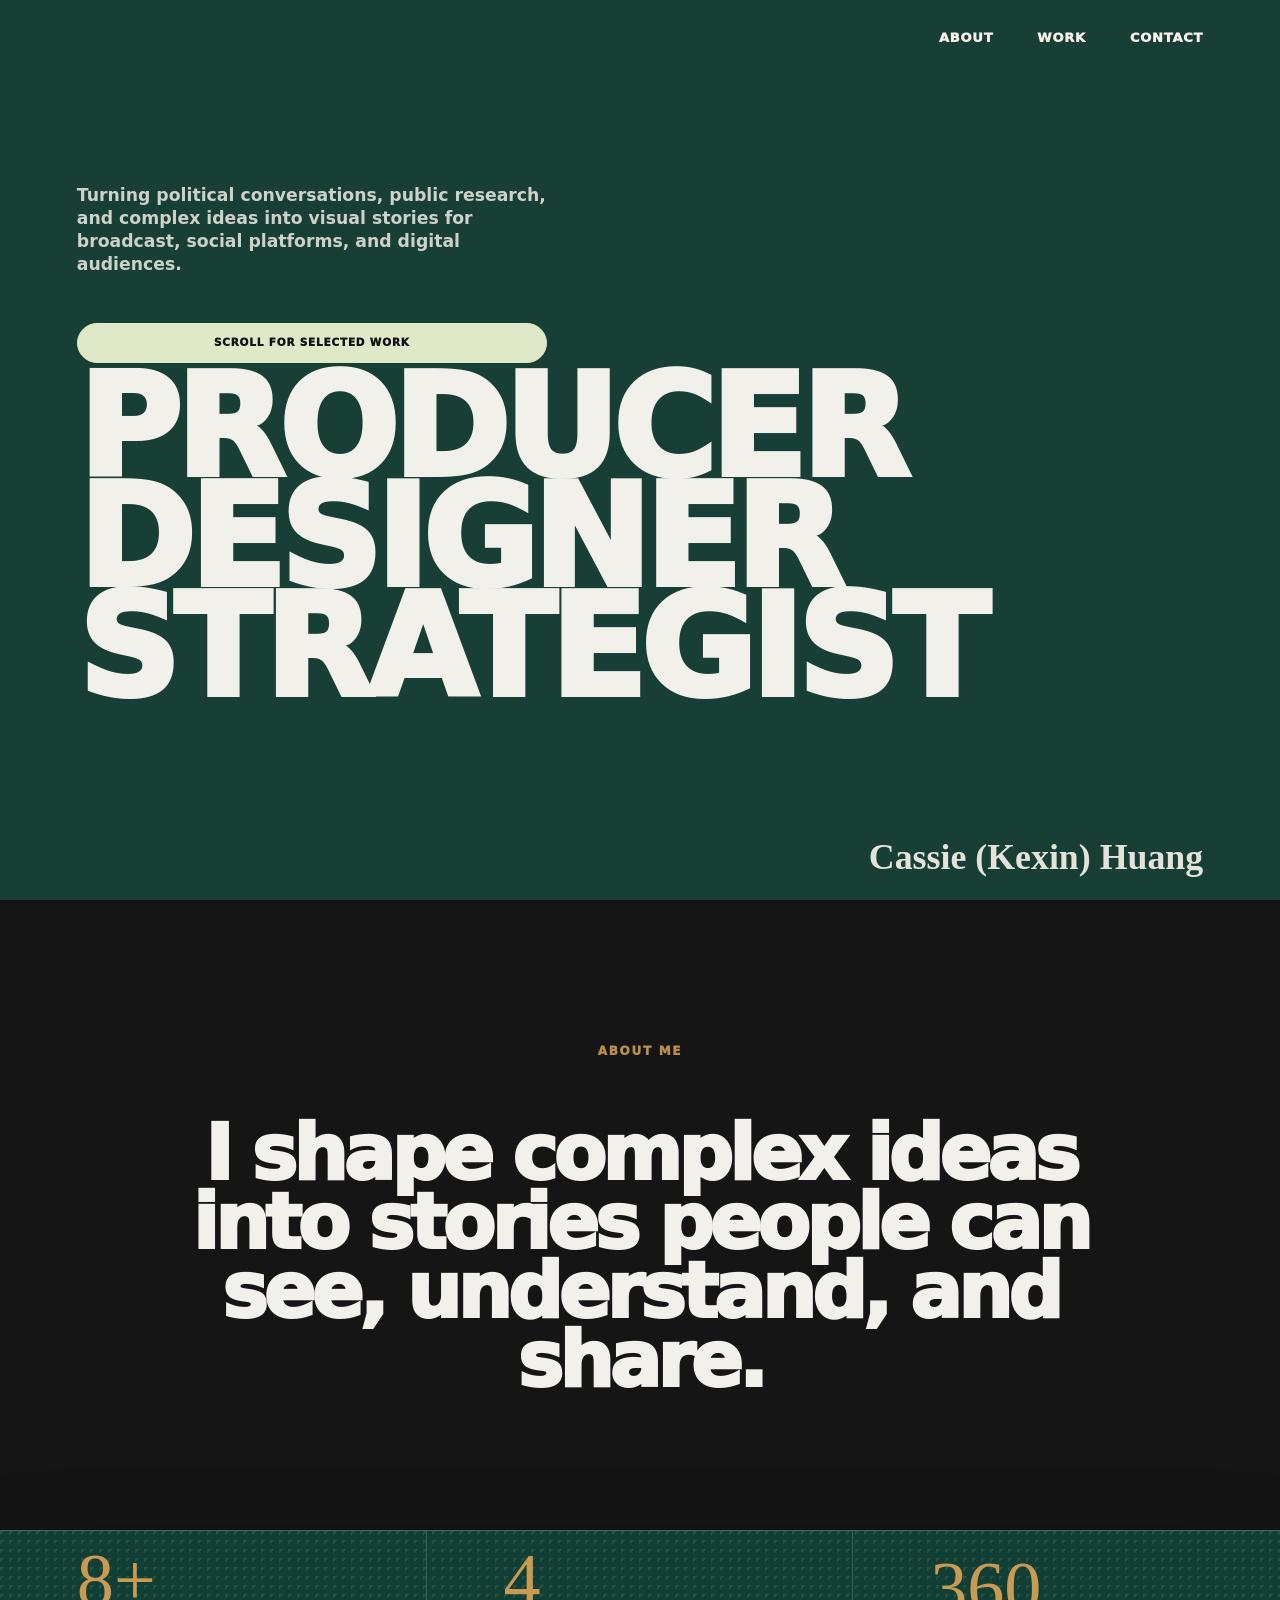
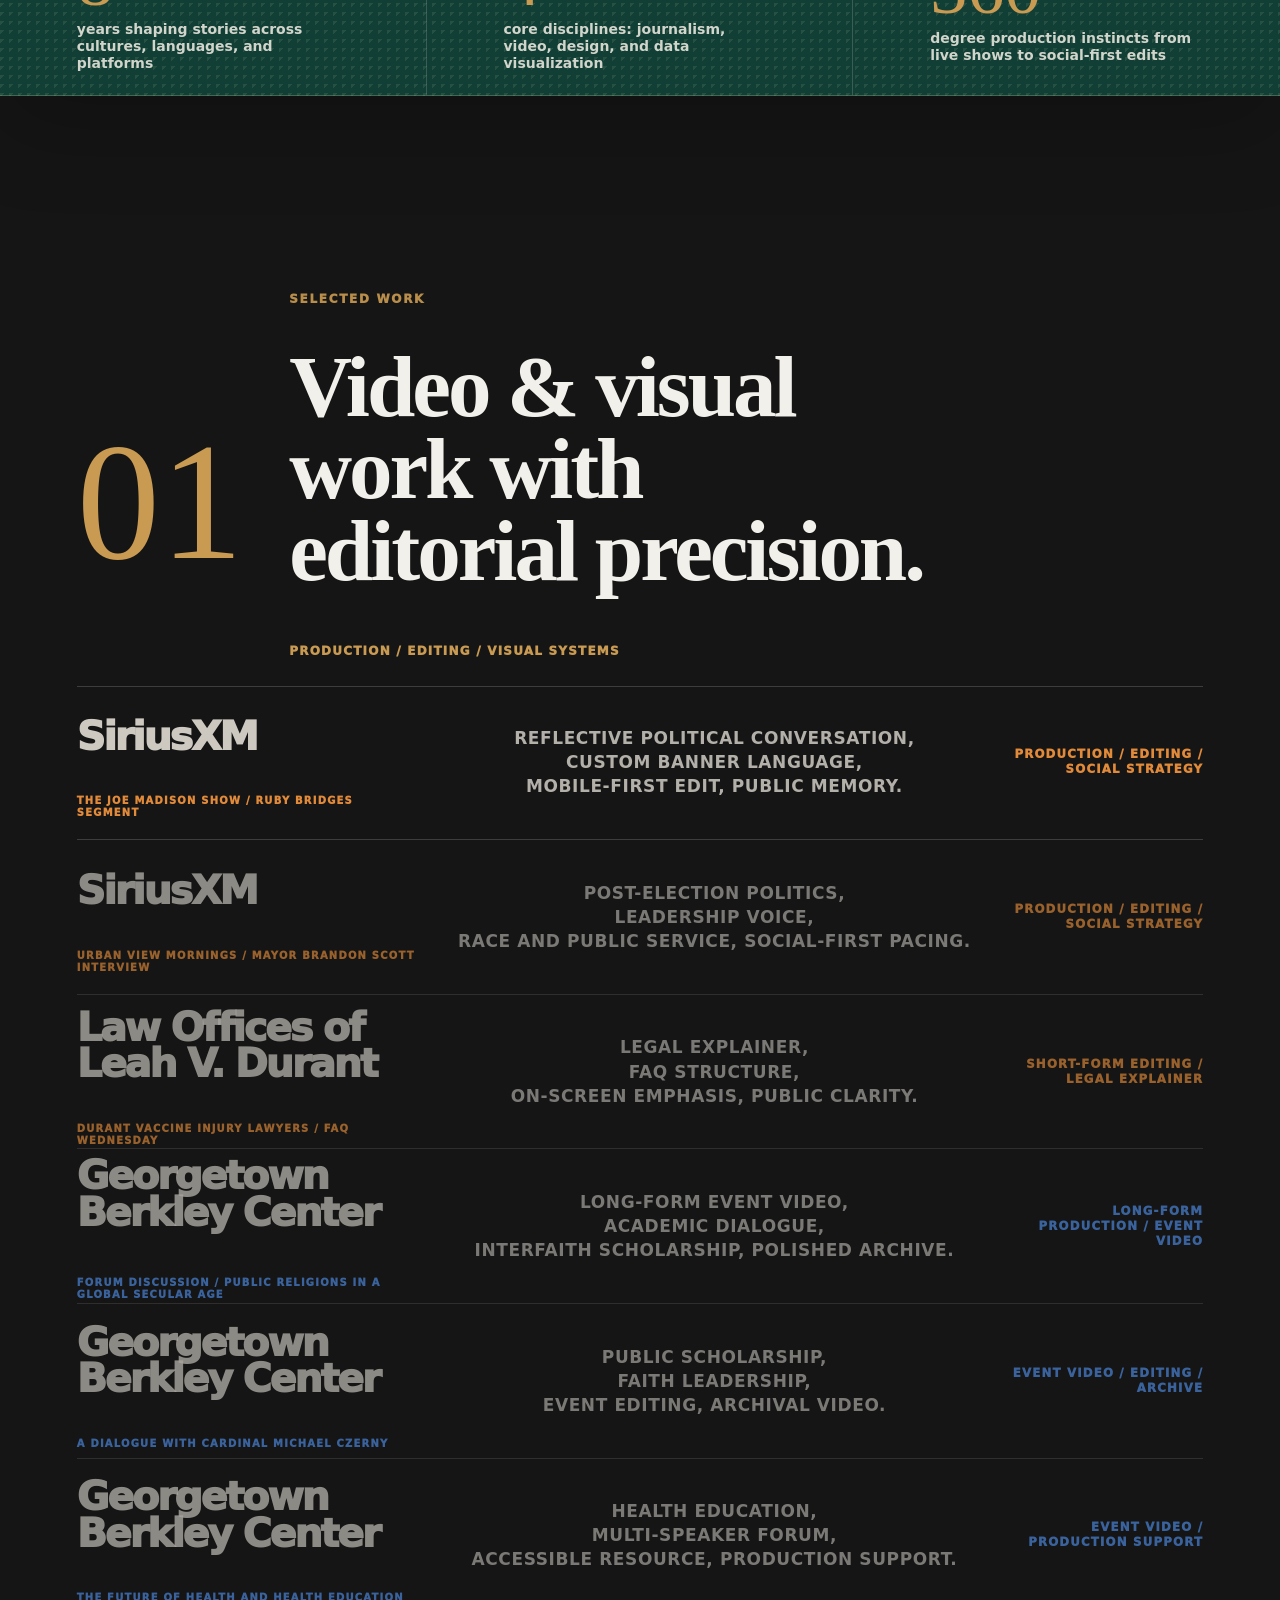
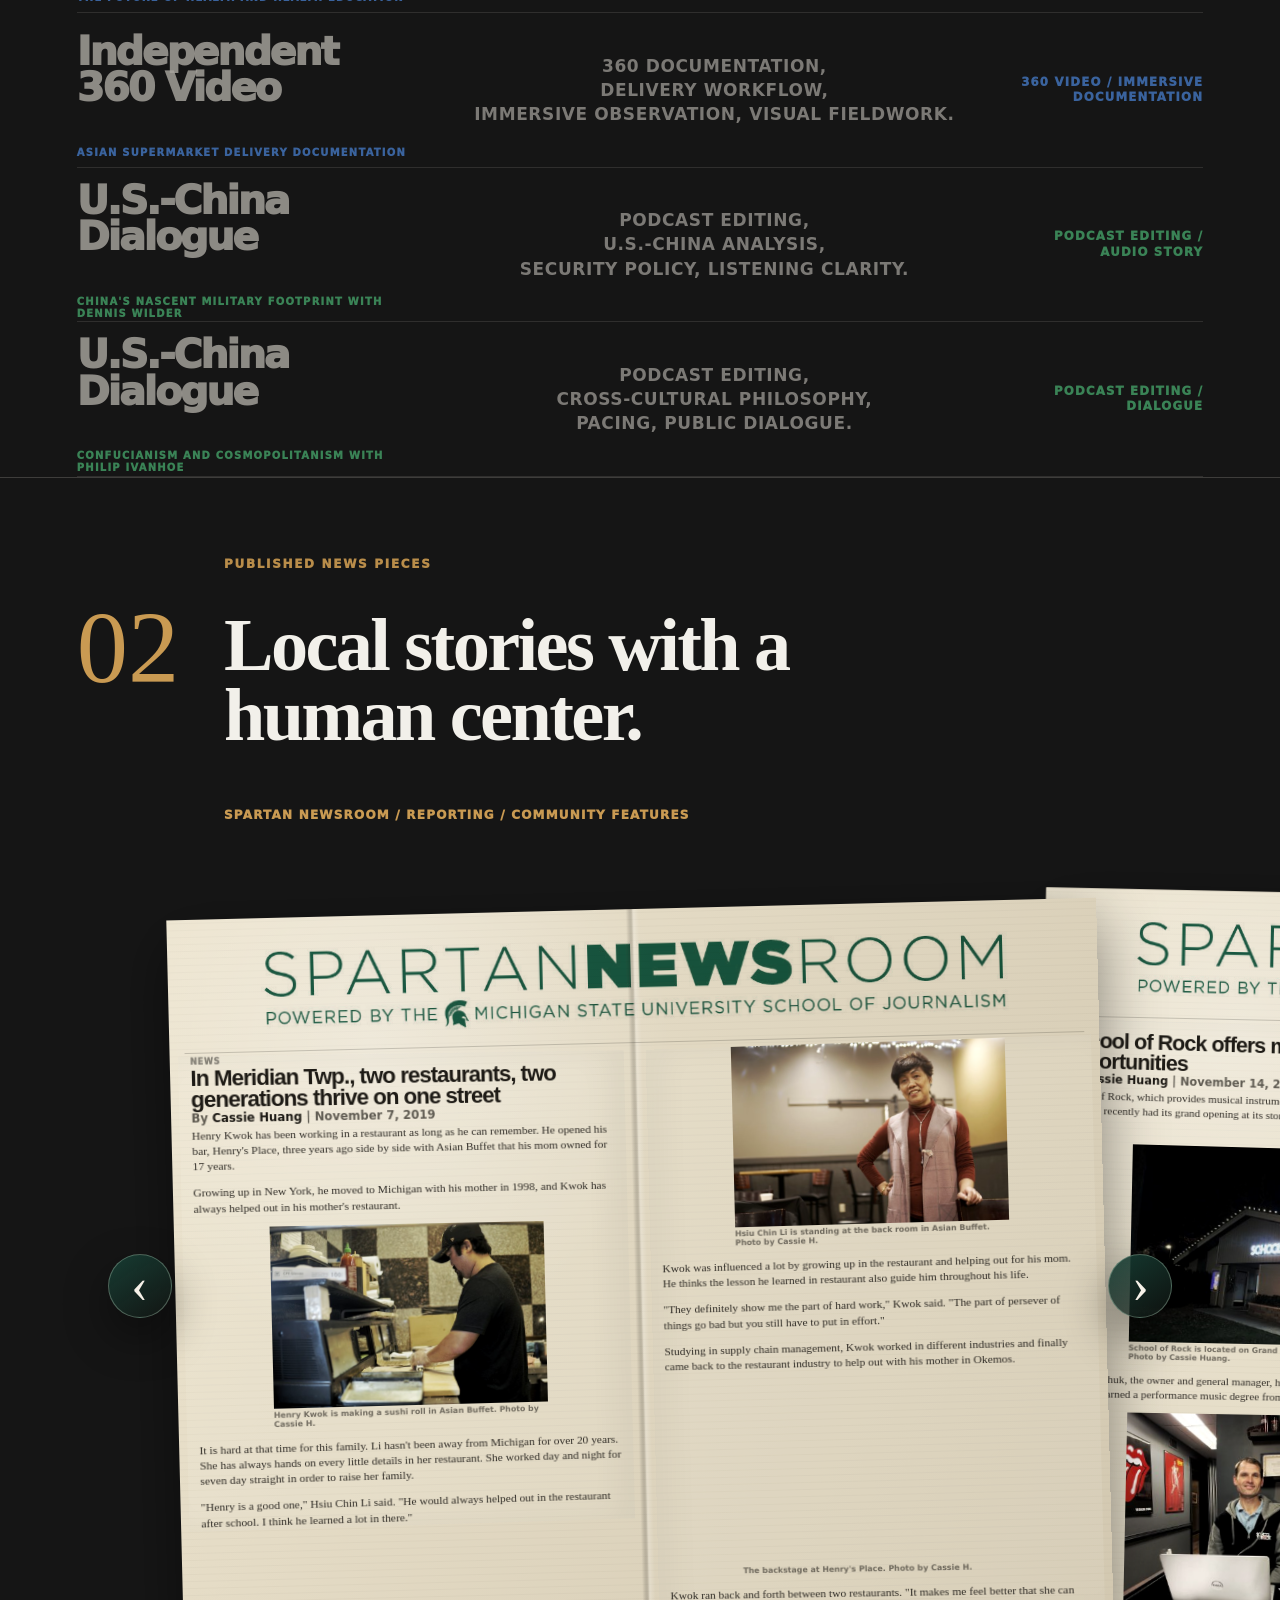
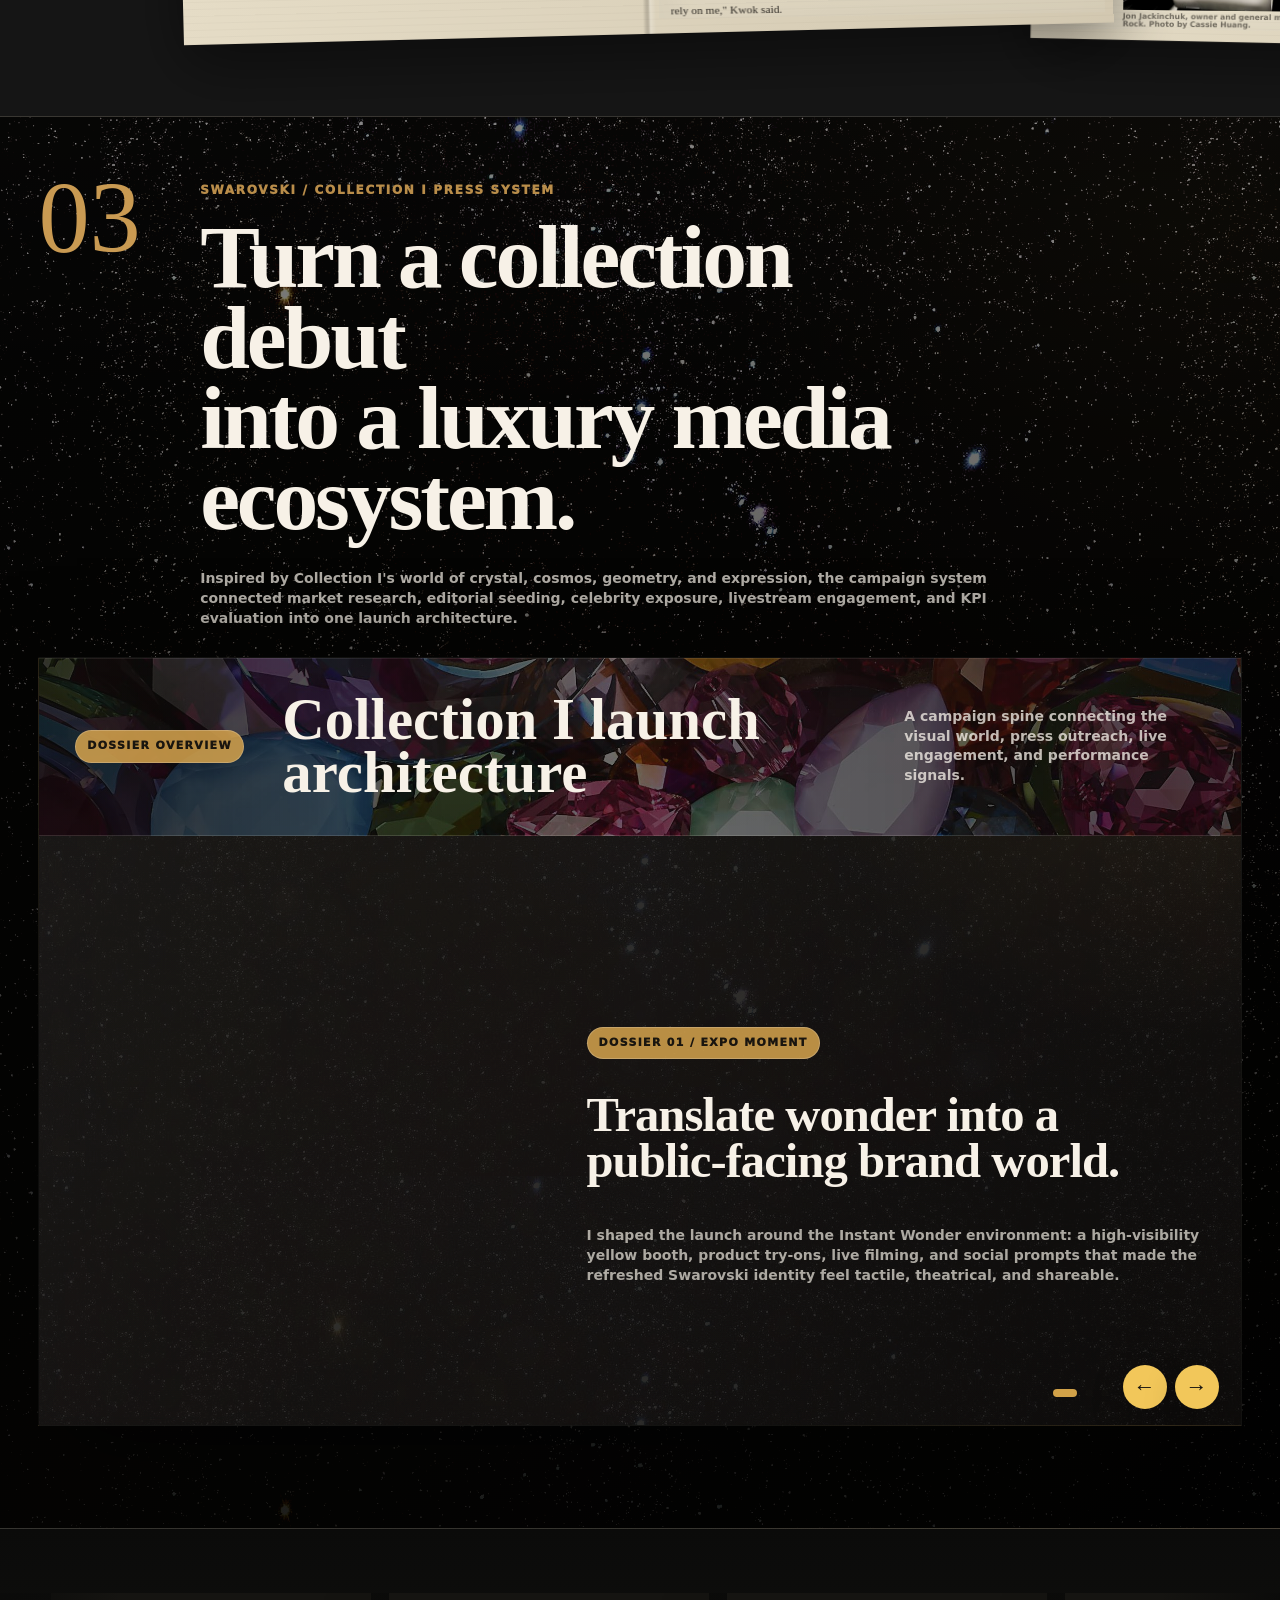
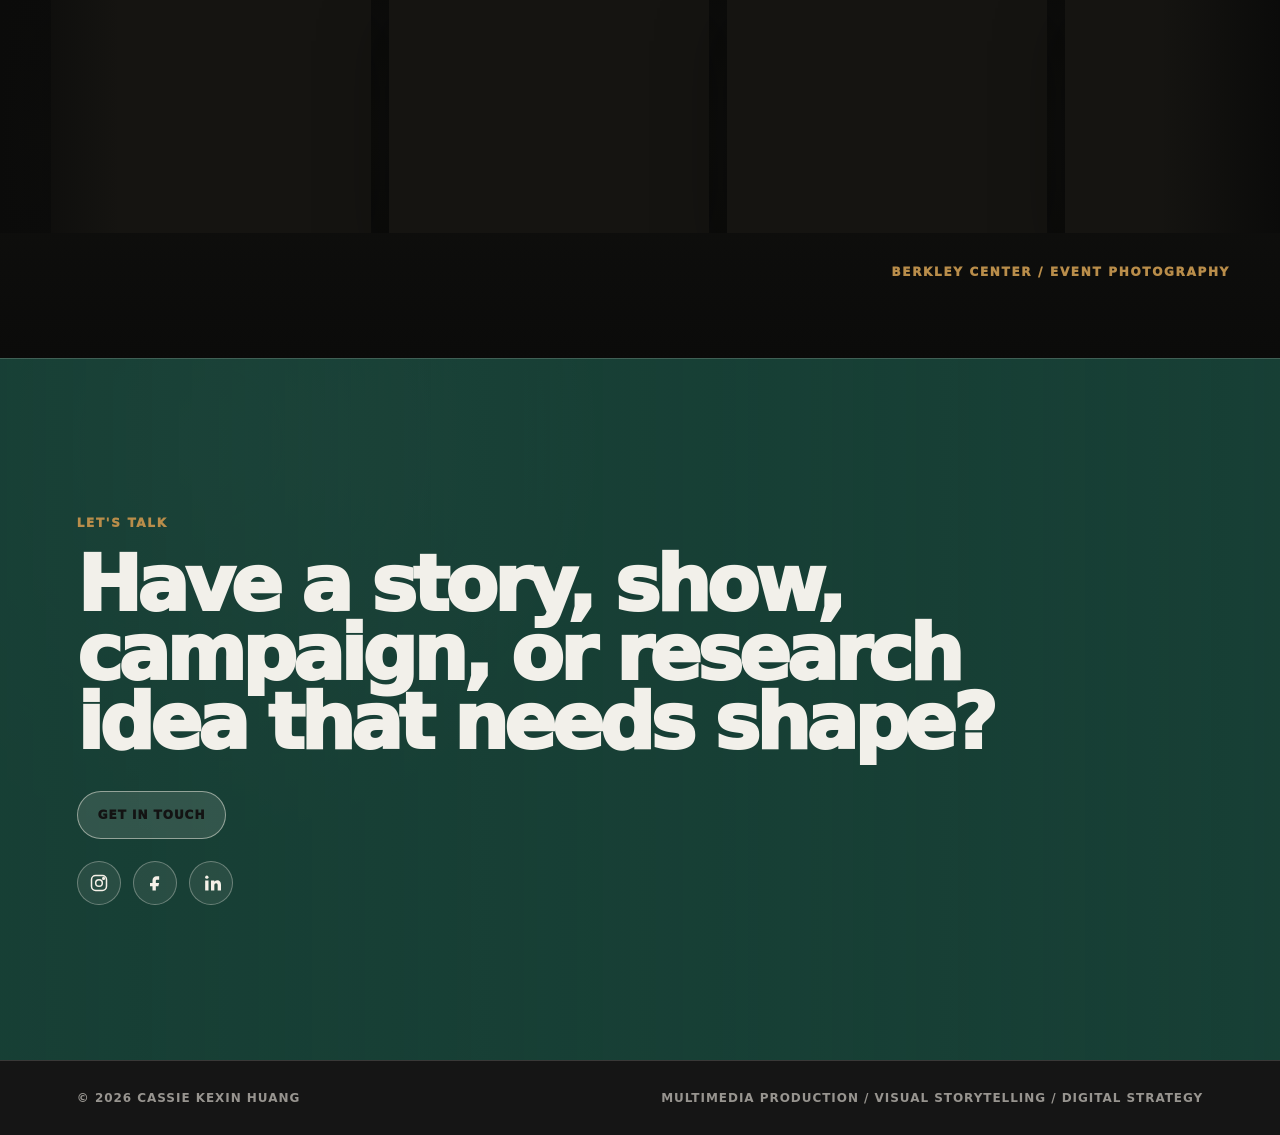
==== index.html @ e37677dc "Initial website upload" ====
<!doctype html>
<html lang="en">
  <head>
    <meta charset="utf-8" />
    <meta name="viewport" content="width=device-width, initial-scale=1" />
    <meta
      name="description"
      content="Cassie Kexin Huang is a multimedia producer, visual storyteller, and digital strategist working across political media, research, design, and data storytelling."
    />
    <title>Cassie Kexin Huang | Multimedia Storytelling</title>
    <meta http-equiv="Cache-Control" content="no-cache, no-store, must-revalidate" />
    <meta http-equiv="Pragma" content="no-cache" />
    <meta http-equiv="Expires" content="0" />
  <link rel="stylesheet" href="styles.css?v=118" />
  </head>
  <body class="dot-page">
    <header class="dot-nav" aria-label="Primary navigation">
      <nav>
        <a href="#about">About</a>
        <a href="#work">Work</a>
        <a href="#contact">Contact</a>
      </nav>
    </header>

    <main id="top">
      <section class="dot-hero" aria-labelledby="hero-title">
        <div class="hero-portrait" aria-hidden="true"></div>

        <div class="hero-type">
          <h1 id="hero-title">
            <span class="role-word" tabindex="0" data-bubble="Broadcast shows, live segments, event video, and social cuts.">Producer</span>
            <span class="role-word" tabindex="0" data-bubble="Editorial visuals, banners, layouts, and story systems.">Designer</span>
            <span class="role-word" tabindex="0" data-bubble="Platform-aware plans that make complex stories travel.">Strategist</span>
          </h1>
        </div>

        <div class="hero-statement">
          <p>
            Turning political conversations, public research, and complex ideas into visual stories for broadcast,
            social platforms, and digital audiences.
          </p>
          <a href="#work">Scroll for selected work</a>
        </div>

        <p class="hero-signature">Cassie (Kexin) Huang</p>
      </section>

      <section class="dot-about" id="about" aria-labelledby="about-title">
        <p class="tiny-label">About Me</p>
        <h2 id="about-title">
          I shape complex ideas into stories people can see, understand, and share.
        </h2>
        <div class="about-proof" aria-label="Practice highlights">
          <span><strong>8+</strong> years shaping stories across cultures, languages, and platforms</span>
          <span><strong>4</strong> core disciplines: journalism, video, design, and data visualization</span>
          <span><strong>360</strong> degree production instincts from live shows to social-first edits</span>
        </div>
      </section>

      <section class="dot-case-intro" id="work" aria-labelledby="work-title">
        <div>
          <p class="tiny-label">Selected Work</p>
          <p class="work-number">01</p>
          <h2 id="work-title">Video &amp; visual work with editorial <span class="green-word">precision.</span></h2>
          <p class="work-discipline">Production / editing / visual systems</p>
        </div>
      </section>

      <!-- Ruby Bridges segment reference row: duplicate this section to reuse the exact same showcase format. -->
      <section class="social-feature work-social featured-work-row" aria-labelledby="social-title">
        <div class="social-row social-row-sub" tabindex="0">
          <span class="social-copy" tabindex="0">
            <strong id="social-title">SiriusXM</strong>
            <span class="work-client">The Joe Madison Show / Ruby Bridges segment</span>
            <em>
              <span>Reflective political conversation,</span>
              <span>custom banner language,</span>
              <span>mobile-first edit, public memory.</span>
            </em>
          </span>
          <span class="social-date">Production / Editing / Social Strategy</span>
        </div>

        <div class="social-phone" aria-label="Instagram reel preview">
          <div class="phone-shell">
            <div class="phone-bar">
              <span>9:15</span>
              <span>SiriusXM</span>
              <span>Reel</span>
            </div>
            <div class="mock-post" data-phone-demo>
              <div class="mock-post-head">
                <button type="button">Cancel</button>
                <span>Drafts</span>
                <button class="mock-share" type="button">Share</button>
              </div>
              <div class="mock-profile">
                <img loading="lazy" decoding="async" class="mock-avatar" src="assets/blackeagleradio-profile.png" alt="" />
                <p>
                  <strong>blackeagleradio</strong>
                  <span>@blackeagleradio</span>
                </p>
              </div>
              <p
                class="mock-caption"
                aria-label="Animated caption"
                data-caption="On this day in 1960, 6-year-old Ruby Bridges faced down threats, slurs, ignorance and hate to become the first Black student to attend an all white elementary school in the South. Share this video with your families and friends and honor her incredible strength and bravery."
              ></p>
              <div class="mock-video-frame">
                <video class="mock-video" playsinline preload="metadata" muted loop>
                  <source src="assets/joe-madison-ruby-bridges.mp4" type="video/mp4" />
                </video>
                <div class="mock-video-fallback" aria-hidden="true">
                  <span>Joe Madison</span>
                  <strong>Ruby Bridges</strong>
                  <em>Black History / public memory / political talk</em>
                </div>
                <button class="mock-sound" type="button" aria-label="Listen to reel">Listen</button>
                <button class="mock-replay" type="button" aria-label="Replay reel">
                  <span></span>
                </button>
              </div>
              <p class="mock-shared">Shared to Instagram</p>
              <div class="mock-actions" aria-hidden="true">
                <span></span>
                <span></span>
                <span></span>
              </div>
              <a class="mock-original" href="https://www.instagram.com/reels/CzptRggLVqt/" target="_blank" rel="noreferrer">
                View original reel
              </a>
              <span class="share-dot" aria-hidden="true"></span>
              <div class="mock-instagram-page" aria-hidden="true">
                <div class="mock-ig-head">
                  <span></span>
                  <strong>Instagram</strong>
                  <span>♡</span>
                </div>
                <div class="mock-ig-card">
                  <video class="mock-ig-video" playsinline preload="metadata" muted loop>
                    <source src="assets/joe-madison-ruby-bridges.mp4" type="video/mp4" />
                  </video>
                  <div class="mock-ig-profile">
                    <img loading="lazy" decoding="async" class="mock-avatar" src="assets/blackeagleradio-profile.png" alt="" />
                    <p>
                      <strong>blackeagleradio</strong>
                      <span>♪ Joe Madison · Original audio</span>
                    </p>
                    <em>•••</em>
                  </div>
                  <button class="mock-ig-sound" type="button" aria-label="Listen to posted reel">Listen</button>
                </div>
                <div class="mock-ig-actions">
                  <span class="mock-action">
                    <svg viewBox="0 0 24 24" aria-hidden="true">
                      <path d="M20.8 4.6c-2-2.1-5.2-2-7.1.2L12 6.7l-1.7-1.9C8.4 2.6 5.2 2.5 3.2 4.6c-2.3 2.4-2.2 6.1.2 8.4l8.6 8 8.6-8c2.4-2.3 2.5-6 .2-8.4Z" />
                    </svg>
                    <strong>552</strong>
                  </span>
                  <span class="mock-action">
                    <svg viewBox="0 0 24 24" aria-hidden="true">
                      <path d="M21 11.5a8.5 8.5 0 0 1-9 8.5 9.5 9.5 0 0 1-4.4-1.1L3 20l1.2-4.1A8.2 8.2 0 0 1 3 11.5 8.7 8.7 0 0 1 12 3a8.7 8.7 0 0 1 9 8.5Z" />
                    </svg>
                    <strong>9</strong>
                  </span>
                  <span class="mock-action">
                    <svg viewBox="0 0 24 24" aria-hidden="true">
                      <path d="M7.5 7.5h8.8a3.2 3.2 0 0 1 3.2 3.2v1.1" />
                      <path d="m16.6 4.5 3 3-3 3" />
                      <path d="M16.5 16.5H7.7a3.2 3.2 0 0 1-3.2-3.2v-1.1" />
                      <path d="m7.4 19.5-3-3 3-3" />
                    </svg>
                    <strong>1</strong>
                  </span>
                  <span class="mock-action">
                    <svg viewBox="0 0 24 24" aria-hidden="true">
                      <path d="M22 2 11 13" />
                      <path d="m22 2-7 20-4-9-9-4 20-7Z" />
                    </svg>
                    <strong>1</strong>
                  </span>
                  <span class="mock-action mock-save">
                    <svg viewBox="0 0 24 24" aria-hidden="true">
                      <path d="M6 3h12v18l-6-4-6 4V3Z" />
                    </svg>
                  </span>
                </div>
                <p><strong>blackeagleradio</strong> On this day in 1960, 6-year-old Ruby Bridges faced down threats, slurs, ignorance and hate... <span>more</span></p>
                <small>November 14, 2023</small>
                <div class="mock-ig-nav" aria-hidden="true">
                  <span class="is-current">
                    <svg viewBox="0 0 24 24">
                      <path d="M3 10.8 12 3l9 7.8V21h-6v-6H9v6H3V10.8Z" />
                    </svg>
                  </span>
                  <span>
                    <svg viewBox="0 0 24 24">
                      <rect x="4" y="4" width="16" height="16" rx="4" />
                      <path d="m10 8 6 4-6 4V8Z" />
                    </svg>
                  </span>
                  <span>
                    <svg viewBox="0 0 24 24">
                      <path d="M22 2 11 13" />
                      <path d="m22 2-7 20-4-9-9-4 20-7Z" />
                    </svg>
                  </span>
                  <span>
                    <svg viewBox="0 0 24 24">
                      <circle cx="10.8" cy="10.8" r="7.2" />
                      <path d="m16.2 16.2 4.8 4.8" />
                    </svg>
                  </span>
                  <img loading="lazy" decoding="async" src="assets/blackeagleradio-profile.png" alt="" />
                </div>
              </div>
            </div>
          </div>
        </div>
      </section>

      <section class="social-feature social-feature-sub work-social" aria-labelledby="social-title-shawna">
        <div class="social-row social-row-sub" tabindex="0">
          <span class="social-copy" tabindex="0">
            <strong id="social-title-shawna">SiriusXM</strong>
            <span class="work-client">Urban View Mornings / Mayor Brandon Scott interview</span>
            <em>
              <span>Post-election politics,</span>
              <span>leadership voice,</span>
              <span>race and public service, social-first pacing.</span>
            </em>
          </span>
          <span class="social-date">Production / Editing / Social Strategy</span>
        </div>

        <div class="social-phone" aria-label="TikTok reel preview">
          <div class="phone-shell">
            <div class="phone-bar">
              <span>9:15</span>
              <span>SiriusXM</span>
              <span>Reel</span>
            </div>
            <div class="mock-post" data-phone-demo>
              <div class="mock-post-head">
                <button type="button">Cancel</button>
                <span>Drafts</span>
                <button class="mock-share" type="button">Share</button>
              </div>
              <div class="mock-profile">
                <img loading="lazy" decoding="async" class="mock-avatar" src="assets/shawna-renee-profile.png" alt="" />
                <p>
                  <strong>ms_shawnarenee</strong>
                  <span>@ms_shawnarenee</span>
                </p>
              </div>
              <p
                class="mock-caption"
                aria-label="Animated caption"
                data-caption="Baltimore Mayor, Brandon Scott sat down with me yesterday to discuss his reaction to the 2024 Presidential Election. America doesn't deserve Black women. We also discussed why if you're Black and Blue, Maryland is the State for you. Anyhow, the full interview is on the SiriusXM app. Search Urban View Mornings."
              ></p>
              <div class="mock-video-frame">
                <video class="mock-video" playsinline preload="metadata" muted loop>
                  <source src="assets/shawna-renee-brandon-scott.mp4" type="video/mp4" />
                </video>
                <div class="mock-video-fallback" aria-hidden="true">
                  <span>Shawna Renee</span>
                  <strong>Mayor Brandon Scott</strong>
                  <em>Political interview / public leadership / social video</em>
                </div>
                <button class="mock-sound" type="button" aria-label="Listen to reel">Listen</button>
                <button class="mock-replay" type="button" aria-label="Replay reel">
                  <span></span>
                </button>
              </div>
              <p class="mock-shared">Shared to TikTok</p>
              <div class="mock-actions" aria-hidden="true">
                <span></span>
                <span></span>
                <span></span>
              </div>
              <a class="mock-original" href="https://www.instagram.com/reels/DCjYbmzxeuI/" target="_blank" rel="noreferrer">
                View original reel
              </a>
              <span class="share-dot" aria-hidden="true"></span>
              <div class="mock-tiktok-page" aria-hidden="true">
                <video class="mock-ig-video mock-tiktok-video" playsinline preload="metadata" muted loop>
                  <source src="assets/shawna-renee-brandon-scott.mp4" type="video/mp4" />
                </video>
                <button class="mock-ig-sound mock-tiktok-sound" type="button" aria-label="Listen to posted reel">Listen</button>
                <div class="mock-tiktok-actions">
                  <div class="mock-tiktok-profile">
                    <img loading="lazy" decoding="async" src="assets/shawna-renee-profile.png" alt="" />
                    <span>+</span>
                  </div>
                  <span>
                    <svg viewBox="0 0 24 24" aria-hidden="true">
                      <path d="M20.8 4.6c-2-2.1-5.2-2-7.1.2L12 6.7l-1.7-1.9C8.4 2.6 5.2 2.5 3.2 4.6c-2.3 2.4-2.2 6.1.2 8.4l8.6 8 8.6-8c2.4-2.3 2.5-6 .2-8.4Z" />
                    </svg>
                    <strong>6,485</strong>
                  </span>
                  <span>
                    <svg viewBox="0 0 24 24" aria-hidden="true">
                      <path d="M21 11.5a8.5 8.5 0 0 1-9 8.5 9.5 9.5 0 0 1-4.4-1.1L3 20l1.2-4.1A8.2 8.2 0 0 1 3 11.5 8.7 8.7 0 0 1 12 3a8.7 8.7 0 0 1 9 8.5Z" />
                    </svg>
                    <strong>357</strong>
                  </span>
                  <span>
                    <svg viewBox="0 0 24 24" aria-hidden="true">
                      <path d="M6 3h12v18l-6-4-6 4V3Z" />
                    </svg>
                    <strong>507</strong>
                  </span>
                  <span>
                    <svg viewBox="0 0 24 24" aria-hidden="true">
                      <path d="M22 2 11 13" />
                      <path d="m22 2-7 20-4-9-9-4 20-7Z" />
                    </svg>
                    <strong>2,196</strong>
                  </span>
                  <img loading="lazy" decoding="async" src="assets/shawna-renee-profile.png" alt="" />
                </div>
                <div class="mock-tiktok-caption">
                  <p><strong>ms_shawnarenee</strong> <span>· 2024-11-19</span></p>
                  <p>
                    Baltimore Mayor, Brandon Scott sat down with me yesterday to discuss his reaction to the 2024
                    Presidential Election... <em>more</em>
                  </p>
                </div>
                <div class="mock-tiktok-comment">
                  <span>Add comment...</span>
                  <strong>▧</strong>
                  <strong>@</strong>
                </div>
              </div>
            </div>
          </div>
        </div>
      </section>

      <section class="social-feature social-feature-sub work-social" aria-labelledby="social-title-durant">
        <div class="social-row social-row-sub" tabindex="0">
          <span class="social-copy" tabindex="0">
            <strong id="social-title-durant">Law Offices of Leah V. Durant</strong>
            <span class="work-client">Durant Vaccine Injury Lawyers / FAQ Wednesday</span>
            <em>
              <span>Legal explainer,</span>
              <span>FAQ structure,</span>
              <span>on-screen emphasis, public clarity.</span>
            </em>
          </span>
          <span class="social-date">Short-form Editing / Legal Explainer</span>
        </div>

        <div class="social-phone" aria-label="TikTok reel preview">
          <div class="phone-shell">
            <div class="phone-bar">
              <span>9:15</span>
              <span>TikTok</span>
              <span>Reel</span>
            </div>
            <div class="mock-post" data-phone-demo>
              <div class="mock-post-head">
                <button type="button">Cancel</button>
                <span>Drafts</span>
                <button class="mock-share" type="button">Share</button>
              </div>
              <div class="mock-profile">
                <span class="mock-avatar mock-durant-badge" aria-hidden="true">D</span>
                <p>
                  <strong>Durant Vaccine Injury Lawyers</strong>
                  <span>@durantlaw</span>
                </p>
              </div>
              <p
                class="mock-caption"
                aria-label="Animated caption"
                data-caption="It's #FAQWednesday! Ever wondered what a paralegal really does? We walk through the process from beginning to end with clear answers and practical context."
              ></p>
              <div class="mock-video-frame">
                <video class="mock-video" playsinline preload="metadata" muted loop>
                  <source src="assets/durant-faq-wednesday.mp4" type="video/mp4" />
                </video>
                <div class="mock-video-fallback" aria-hidden="true">
                  <span>FAQ Wednesday</span>
                  <strong>Paralegal Explainer</strong>
                  <em>Legal education / social video / public clarity</em>
                </div>
                <button class="mock-sound" type="button" aria-label="Listen to reel">Listen</button>
                <button class="mock-replay" type="button" aria-label="Replay reel">
                  <span></span>
                </button>
              </div>
              <p class="mock-shared">Shared to TikTok</p>
              <div class="mock-actions" aria-hidden="true">
                <span></span>
                <span></span>
                <span></span>
              </div>
              <a class="mock-original" href="https://www.tiktok.com/t/ZTSbf9HSx/" target="_blank" rel="noreferrer">
                View original TikTok
              </a>
              <span class="share-dot" aria-hidden="true"></span>
              <div class="mock-tiktok-page" aria-hidden="true">
                <video class="mock-ig-video mock-tiktok-video" playsinline preload="metadata" muted loop>
                  <source src="assets/durant-faq-wednesday.mp4" type="video/mp4" />
                </video>
                <button class="mock-ig-sound mock-tiktok-sound" type="button" aria-label="Listen to posted reel">Listen</button>
                <div class="mock-tiktok-actions">
                  <div class="mock-tiktok-profile">
                    <span class="mock-durant-badge" aria-hidden="true">D</span>
                    <span>+</span>
                  </div>
                  <span>
                    <svg viewBox="0 0 24 24" aria-hidden="true">
                      <path d="M20.8 4.6c-2-2.1-5.2-2-7.1.2L12 6.7l-1.7-1.9C8.4 2.6 5.2 2.5 3.2 4.6c-2.3 2.4-2.2 6.1.2 8.4l8.6 8 8.6-8c2.4-2.3 2.5-6 .2-8.4Z" />
                    </svg>
                    <strong>77</strong>
                  </span>
                  <span>
                    <svg viewBox="0 0 24 24" aria-hidden="true">
                      <path d="M21 11.5a8.5 8.5 0 0 1-9 8.5 9.5 9.5 0 0 1-4.4-1.1L3 20l1.2-4.1A8.2 8.2 0 0 1 3 11.5 8.7 8.7 0 0 1 12 3a8.7 8.7 0 0 1 9 8.5Z" />
                    </svg>
                    <strong>2</strong>
                  </span>
                  <span>
                    <svg viewBox="0 0 24 24" aria-hidden="true">
                      <path d="M6 3h12v18l-6-4-6 4V3Z" />
                    </svg>
                    <strong>9</strong>
                  </span>
                  <span>
                    <svg viewBox="0 0 24 24" aria-hidden="true">
                      <path d="M22 2 11 13" />
                      <path d="m22 2-7 20-4-9-9-4 20-7Z" />
                    </svg>
                    <strong>1.4K</strong>
                  </span>
                  <span class="mock-durant-badge mock-durant-record" aria-hidden="true">D</span>
                </div>
                <div class="mock-tiktok-caption">
                  <p><strong>Durant Vaccine Injury Lawyers</strong> <span>· 4-8</span></p>
                  <p>
                    It's #FAQWednesday! Ever wondered what a paralegal really does? We start at the beginning and
                    follow the process through... <em>more</em>
                  </p>
                </div>
                <div class="mock-tiktok-comment">
                  <span>1472 views</span>
                  <strong>▧</strong>
                  <strong>@</strong>
                </div>
              </div>
            </div>
          </div>
        </div>
      </section>

      <section class="social-feature social-feature-video work-youtube" aria-labelledby="social-title-berkley">
        <div class="social-row social-row-sub video-row" tabindex="0">
          <span class="social-copy" tabindex="0">
            <strong id="social-title-berkley">Georgetown Berkley Center</strong>
            <span class="work-client">Forum discussion / Public religions in a global secular age</span>
            <em>
              <span>Long-form event video,</span>
              <span>academic dialogue,</span>
              <span>interfaith scholarship, polished archive.</span>
            </em>
          </span>
          <span class="social-date">Long-form Production / Event Video</span>
        </div>

        <div class="youtube-preview" aria-label="Berkley Center YouTube preview">
          <div class="youtube-shell">
            <iframe loading="lazy"
              title="Forum Discussion: A Quarter Century of Public Religions in a Global Secular Age"
              src="https://www.youtube.com/embed/hEVoWjwz6qU?start=5&rel=0"
              allow="accelerometer; autoplay; clipboard-write; encrypted-media; gyroscope; picture-in-picture; web-share"
              allowfullscreen
            ></iframe>
          </div>
        </div>
      </section>

      <section class="social-feature social-feature-sub media-feature work-youtube" aria-labelledby="social-title-czerny">
        <a class="social-row social-row-sub media-row" href="https://www.youtube.com/watch?v=UMjJ_7xJ9mQ&t=2s" target="_blank" rel="noreferrer">
          <span class="social-copy" tabindex="0">
            <strong id="social-title-czerny">Georgetown Berkley Center</strong>
            <span class="work-client">A Dialogue with Cardinal Michael Czerny</span>
            <em>
              <span>Public scholarship,</span>
              <span>faith leadership,</span>
              <span>event editing, archival video.</span>
            </em>
          </span>
          <span class="social-date">Event Video / Editing / Archive</span>
        </a>
        <div class="youtube-preview" aria-label="A Dialogue with Cardinal Michael Czerny YouTube preview">
          <div class="youtube-shell">
            <iframe loading="lazy"
              title="A Dialogue with Cardinal Michael Czerny"
              src="https://www.youtube.com/embed/UMjJ_7xJ9mQ?start=2&rel=0"
              allow="accelerometer; autoplay; clipboard-write; encrypted-media; gyroscope; picture-in-picture; web-share"
              allowfullscreen
            ></iframe>
          </div>
        </div>
      </section>

      <section class="social-feature social-feature-sub media-feature work-youtube" aria-labelledby="social-title-health">
        <a class="social-row social-row-sub media-row" href="https://www.youtube.com/watch?v=EQBt8fwBNKE" target="_blank" rel="noreferrer">
          <span class="social-copy" tabindex="0">
            <strong id="social-title-health">Georgetown Berkley Center</strong>
            <span class="work-client">The Future of Health and Health Education</span>
            <em>
              <span>Health education,</span>
              <span>multi-speaker forum,</span>
              <span>accessible resource, production support.</span>
            </em>
          </span>
          <span class="social-date">Event Video / Production Support</span>
        </a>
        <div class="youtube-preview" aria-label="The Future of Health and Health Education YouTube preview">
          <div class="youtube-shell">
            <iframe loading="lazy"
              title="The Future of Health and Health Education"
              src="https://www.youtube.com/embed/EQBt8fwBNKE?rel=0"
              allow="accelerometer; autoplay; clipboard-write; encrypted-media; gyroscope; picture-in-picture; web-share"
              allowfullscreen
            ></iframe>
          </div>
        </div>
      </section>

      <section class="social-feature social-feature-sub media-feature work-youtube" aria-labelledby="social-title-supermarket">
        <a class="social-row social-row-sub media-row" href="https://www.youtube.com/watch?v=8c3zp5G4s9Q" target="_blank" rel="noreferrer">
          <span class="social-copy" tabindex="0">
            <strong id="social-title-supermarket">Independent 360 Video</strong>
            <span class="work-client">Asian supermarket delivery documentation</span>
            <em>
              <span>360 documentation,</span>
              <span>delivery workflow,</span>
              <span>immersive observation, visual fieldwork.</span>
            </em>
          </span>
          <span class="social-date">360 Video / Immersive Documentation</span>
        </a>
        <div class="youtube-preview" aria-label="360 Camera Documentation YouTube preview">
          <div class="youtube-shell">
            <iframe loading="lazy"
              title="360 Camera Documentation: Asian Supermarket Delivery"
              src="https://www.youtube.com/embed/8c3zp5G4s9Q?rel=0"
              allow="accelerometer; autoplay; clipboard-write; encrypted-media; gyroscope; picture-in-picture; web-share"
              allowfullscreen
            ></iframe>
          </div>
        </div>
      </section>

      <section class="social-feature social-feature-sub media-feature work-podcast" aria-labelledby="social-title-wilder">
        <a class="social-row social-row-sub media-row" href="https://uschinadialogue.georgetown.edu/podcasts/china-s-nascent-military-footprint-with-dennis-wilder" target="_blank" rel="noreferrer">
          <span class="social-copy" tabindex="0">
            <strong id="social-title-wilder">U.S.-China Dialogue</strong>
            <span class="work-client">China's Nascent Military Footprint with Dennis Wilder</span>
            <em>
              <span>Podcast editing,</span>
              <span>U.S.-China analysis,</span>
              <span>security policy, listening clarity.</span>
            </em>
          </span>
          <span class="social-date">Podcast Editing / Audio Story</span>
        </a>
        <div class="podcast-preview" aria-label="Spotify podcast preview for China’s Nascent Military Footprint">
          <div class="spotify-shell">
            <iframe
              title="China's Nascent Military Footprint with Dennis Wilder"
              src="https://open.spotify.com/embed/episode/4JMvgZs4cs0FK2nYhvHkEx?utm_source=generator"
              allow="autoplay; clipboard-write; encrypted-media; fullscreen; picture-in-picture"
              loading="lazy"
            ></iframe>
          </div>
        </div>
      </section>

      <section class="social-feature social-feature-sub media-feature work-podcast" aria-labelledby="social-title-ivanhoe">
        <a class="social-row social-row-sub media-row" href="https://uschinadialogue.georgetown.edu/podcasts/confucianism-and-cosmopolitanism-with-philip-ivanhoe" target="_blank" rel="noreferrer">
          <span class="social-copy" tabindex="0">
            <strong id="social-title-ivanhoe">U.S.-China Dialogue</strong>
            <span class="work-client">Confucianism and Cosmopolitanism with Philip Ivanhoe</span>
            <em>
              <span>Podcast editing,</span>
              <span>cross-cultural philosophy,</span>
              <span>pacing, public dialogue.</span>
            </em>
          </span>
          <span class="social-date">Podcast Editing / Dialogue</span>
        </a>
        <div class="podcast-preview" aria-label="Spotify podcast preview for Confucianism and Cosmopolitanism">
          <div class="spotify-shell">
            <iframe
              title="Confucianism and Cosmopolitanism with Philip Ivanhoe"
              src="https://open.spotify.com/embed/episode/5EJwC1PlXtdfknq2V2zwPP?utm_source=generator"
              allow="autoplay; clipboard-write; encrypted-media; fullscreen; picture-in-picture"
              loading="lazy"
            ></iframe>
          </div>
        </div>
      </section>

      <section class="dot-case-intro published-intro" aria-labelledby="published-title">
        <div>
          <p class="tiny-label">Published News Pieces</p>
          <p class="work-number">02</p>
          <h2 id="published-title">Local stories with a human center.</h2>
          <p class="work-discipline">Spartan Newsroom / reporting / community features</p>
        </div>
      </section>

      <section class="published-news" aria-label="Published reporting newspaper preview" data-newspaper-carousel>
        <div class="newspaper-stage">
          <div class="newspaper-shelf">
            <div class="newspaper-sheet newspaper-live is-current" aria-label="In Meridian Township Spartan Newsroom article mockup">
              <article class="newspaper-article">
                <div class="paper-masthead">
                  <img loading="lazy" decoding="async" src="assets/spartan-newsroom-logo.png" alt="Spartan Newsroom powered by Michigan State University School of Journalism" />
                </div>
                <div class="paper-spread">
                  <div class="paper-page">
                    <p class="paper-kicker">News</p>
                    <h3>In Meridian Twp., two restaurants, two generations thrive on one street</h3>
                    <p class="paper-byline">By <a href="https://web.archive.org/web/20191115235736/http://news.jrn.msu.edu/author/huangke7/" target="_blank" rel="noreferrer">Cassie Huang</a> | November 7, 2019</p>
                    <div class="paper-flow">
                      <p>
                        Henry Kwok has been working in a restaurant as long as he can remember. He opened his bar,
                        Henry's Place, three years ago side by side with Asian Buffet that his mom owned for 17 years.
                      </p>
                      <p>
                        Growing up in New York, he moved to Michigan with his mother in 1998, and Kwok has always helped
                        out in his mother's restaurant.
                      </p>
                      <figure>
                        <img loading="lazy" decoding="async" src="assets/spartan-henry-sushi.png" alt="Henry Kwok making a sushi roll in Asian Buffet" />
                        <figcaption>Henry Kwok is making a sushi roll in Asian Buffet. Photo by Cassie H.</figcaption>
                      </figure>
                      <p>
                        It is hard at that time for this family. Li hasn't been away from Michigan for over 20 years. She
                        has always hands on every little details in her restaurant. She worked day and night for seven day
                        straight in order to raise her family.
                      </p>
                      <p>
                        "Henry is a good one," Hsiu Chin Li said. "He would always helped out in the restaurant after
                        school. I think he learned a lot in there."
                      </p>
                    </div>
                  </div>
                  <div class="paper-page">
                    <div class="paper-flow">
                      <figure>
                        <img loading="lazy" decoding="async" src="assets/spartan-hsiu-chin-li.png" alt="Hsiu Chin Li standing in the back room in Asian Buffet" />
                        <figcaption>Hsiu Chin Li is standing at the back room in Asian Buffet. Photo by Cassie H.</figcaption>
                      </figure>
                      <p>
                        Kwok was influenced a lot by growing up in the restaurant and helping out for his mom. He thinks
                        the lesson he learned in restaurant also guide him throughout his life.
                      </p>
                      <p>
                        "They definitely show me the part of hard work," Kwok said. "The part of persever of things go
                        bad but you still have to put in effort."
                      </p>
                      <p>
                        Studying in supply chain management, Kwok worked in different industries and finally came back to
                        the restaurant industry to help out with his mother in Okemos.
                      </p>
                      <figure>
                        <img loading="lazy" decoding="async" src="assets/spartan-bar-bottles.png" alt="The backstage at Henry's Place" />
                        <figcaption>The backstage at Henry's Place. Photo by Cassie H.</figcaption>
                      </figure>
                      <p>
                        Kwok ran back and forth between two restaurants. "It makes me feel better that she can rely on
                        me," Kwok said.
                      </p>
                    </div>
                  </div>
                </div>
              </article>
            </div>

            <div class="newspaper-sheet newspaper-live" aria-label="School of Rock Spartan Newsroom article mockup">
              <article class="newspaper-article">
                <div class="paper-masthead">
                  <img loading="lazy" decoding="async" src="assets/spartan-newsroom-logo.png" alt="Spartan Newsroom powered by Michigan State University School of Journalism" />
                </div>
                <div class="paper-spread">
                  <div class="paper-page">
                    <p class="paper-kicker">News</p>
                    <h3>School of Rock offers multiple musical opportunities</h3>
                    <p class="paper-byline">By <a href="https://web.archive.org/web/20191115222906/http://news.jrn.msu.edu/author/huangke7/" target="_blank" rel="noreferrer">Cassie Huang</a> | November 14, 2019</p>
                    <div class="paper-flow">
                      <p>
                        School of Rock, which provides musical instruments and band performances for all ages of
                        students, recently had its grand opening at its store at 2037 W. Grand River Ave. in Okemos.
                      </p>
                      <figure>
                        <img loading="lazy" decoding="async" src="assets/spartan-school-building.png" alt="School of Rock building in Okemos" />
                        <figcaption>School of Rock is located on Grand River Ave., Okemos. Photo by Cassie Huang.</figcaption>
                      </figure>
                      <p>
                        Jon Jackinchuk, the owner and general manager, has been playing music for more than 20 years. He
                        earned a performance music degree from the University of Michigan.
                      </p>
                      <figure>
                        <img loading="lazy" decoding="async" src="assets/spartan-school-jon.png" alt="Jon Jackinchuk, owner and general manager of School of Rock" />
                        <figcaption>Jon Jackinchuk, owner and general manager of School of Rock. Photo by Cassie Huang.</figcaption>
                      </figure>
                    </div>
                  </div>
                  <div class="paper-page">
                    <div class="paper-flow">
                      <p>
                        "As far as teaching them a life skill, teaching them something that they can work together as a
                        group for the band performances, giving them confidence, problem solving skills," Jackinchuk
                        said.
                      </p>
                      <figure>
                        <img loading="lazy" decoding="async" src="assets/spartan-school-family.png" alt="Javier Lomes with his daughters Arianna and Miriana" />
                        <figcaption>Javier Lomes and his daughters Arianna and Miriana. Photo by Cassie Huang.</figcaption>
                      </figure>
                      <p>
                        Javier Lomes brought his two daughters to check out School of Rock after seeing an advertisement.
                        Arianna wanted to try the keyboard and the drums.
                      </p>
                      <figure>
                        <img loading="lazy" decoding="async" src="assets/spartan-school-jordan.png" alt="Jordan Lopez, music director from School of Rock" />
                        <figcaption>Jordan Lopez, music director from School of Rock. Photo by Cassie Huang.</figcaption>
                      </figure>
                      <p>
                        "It's my passion to teach the next generation how to play instruments," said Jordan Lopez, music
                        director from School of Rock.
                      </p>
                    </div>
                  </div>
                </div>
              </article>
            </div>

            <div class="newspaper-sheet newspaper-live" aria-label="Meridian Historical Village Spartan Newsroom article mockup">
              <article class="newspaper-article">
                <div class="paper-masthead">
                  <img loading="lazy" decoding="async" src="assets/spartan-newsroom-logo.png" alt="Spartan Newsroom powered by Michigan State University School of Journalism" />
                </div>
                <div class="paper-spread">
                  <div class="paper-page">
                    <p class="paper-kicker">News</p>
                    <h3>Staff works to bring awareness to Meridian Historical Village</h3>
                    <p class="paper-byline">By <a href="https://web.archive.org/web/20260112030948/https://news.jrn.msu.edu/author/huangke7/" target="_blank" rel="noreferrer">Cassie Huang</a> | October 2, 2019</p>
                    <div class="paper-flow">
                      <p>
                        Renee Tierney has been working at the Meridian Historical Village for three years, but she isn't
                        sure many township citizens know much about it.
                      </p>
                      <p>
                        "No one really knows this place, but it is wonderful and suitable for touring and living," she
                        said.
                      </p>
                      <figure>
                        <img loading="lazy" decoding="async" src="assets/spartan-historical-renee-tierney.jpg" alt="Renee Tierney at the Historical Village gift shop" />
                        <figcaption>Renee Tierney works at the gift shop in the Historical Village. Photo by Cassie Huang.</figcaption>
                      </figure>
                      <p>
                        Located off Grand River, tucked behind the township offices, the Meridian Historical Village was
                        built in 1849.
                      </p>
                      <p>
                        The first frame house by cabinetmaker Melzor Turner was constructed in Okemos. From a resident
                        house to an antique shop, the farm house has witnessed historical changes.
                      </p>
                    </div>
                  </div>
                  <div class="paper-page">
                    <div class="paper-flow">
                      <figure>
                        <img loading="lazy" decoding="async" src="assets/spartan-historical-farmhouse.jpg" alt="The Grettenberger Farmhouse at Meridian Historical Village" />
                        <figcaption>The Grettenberger Farmhouse is one of seven buildings on the property. Photo by Cassie Huang.</figcaption>
                      </figure>
                      <p>
                        The historical village is open to elementary students for history lessons, showing how ancestors
                        lived and did chores on a farm in the 19th century.
                      </p>
                      <p>
                        "We are also going to host a teacher conference that is coming up for over 2,500 people," said
                        Holly Cordill, an education coordinator of the historical village.
                      </p>
                      <figure>
                        <img loading="lazy" decoding="async" src="assets/spartan-historical-toll-gate.jpg" alt="A red historic building at Meridian Historical Village" />
                        <figcaption>The village includes preserved buildings people can tour. Photo by Cassie Huang.</figcaption>
                      </figure>
                      <p>
                        Patrick Reynolds, wedding coordinator and communication outreach lead, said the village is trying
                        to find history that relates to people's lives.
                      </p>
                      <p>
                        The Meridian Historical Village is open to the public every Saturday from 10 a.m. to 2 p.m. from
                        May 4 until Oct. 26, according to its website.
                      </p>
                    </div>
                  </div>
                </div>
              </article>
            </div>

            <div class="newspaper-sheet newspaper-live research-sheet" aria-label="Peer-reviewed health communication research article">
              <article class="newspaper-article research-article">
                <div class="research-publisher-bar" aria-label="Taylor and Francis publication context">
                  <div class="research-publisher-brand">
                    <img loading="lazy" decoding="async" class="research-mark" src="assets/taylor-francis-mark.png" alt="" />
                    <div>
                      <strong>Taylor &amp; Francis</strong>
                      <em>Online</em>
                    </div>
                  </div>
                </div>
                <div class="paper-spread research-spread">
                  <div class="paper-page">
                    <p class="paper-kicker">Research</p>
                    <h3>Debunking mental health misperceptions in short-form social media videos</h3>
                    <p class="research-authors">
                      <a href="https://www.tandfonline.com/author/Heiss%2C+Raffael" target="_blank" rel="noreferrer">Raffael Heiss</a>,
                      <a href="https://www.tandfonline.com/author/Bode%2C+Leticia" target="_blank" rel="noreferrer">Leticia Bode</a>,
                      <a href="https://www.tandfonline.com/author/Huang%2C+Kexin" target="_blank" rel="noreferrer">Kexin Huang</a>,
                      <a href="https://www.tandfonline.com/author/Kinyua%2C+Andrea" target="_blank" rel="noreferrer">Andrea Kinyua</a>
                      <span>Communication, Culture, and Technology Program, Georgetown University</span>
                    </p>
                    <div class="paper-flow research-flow">
                      <p class="research-section-label">Abstract</p>
                      <p>
                        In recent years, short-form social media videos have emerged as an important source of
                        health-related advice. This study investigates whether experts or ordinary users in such videos
                        are more effective in debunking the common misperception that talking about suicide should be
                        avoided.
                      </p>
                      <p>
                        It also explores a trend on TikTok and other platforms, in which users attempt to support their
                        arguments by displaying scientific articles in the background of their videos.
                      </p>
                      <p>
                        To test the effect of source type, expert versus ordinary user, and scientific references, present
                        or absent, the study conducted a 2 x 2 between-subject plus control group experiment with 956
                        participants. In each condition, participants were shown a TikTok video approximately 30 seconds
                        long.
                      </p>
                      <figure class="research-chart">
                        <img loading="lazy" decoding="async" src="assets/research-mental-health-chart.png" alt="Chart comparing source credibility and expertise across experimental groups" />
                        <figcaption>Figure 2: source credibility and expertise across experimental groups.</figcaption>
                      </figure>
                      <p class="research-section-label">Mental health information on social media</p>
                      <p>
                        With increasing rates of mental health issues reported among younger populations, social media
                        have become vital platforms for discussing mental health topics. TikTok became popular primarily
                        because of its short-form video feature, and many other platforms have adopted this format,
                        including Instagram Reels, Facebook Lasso, and YouTube Shorts.
                      </p>
                    </div>
                  </div>
                  <div class="paper-page research-page">
                    <figure class="research-stimulus">
                      <img loading="lazy" decoding="async" src="assets/research-mental-health-stimulus.png" alt="Examples of short-form social media video stimulus materials from the study" />
                      <figcaption>Appendix B: examples of short-form video stimulus materials.</figcaption>
                    </figure>
                    <p class="research-section-label">Correction of misinformation</p>
                    <p>
                      At first glance, people may seem unlikely to be swayed by corrections of misinformation on social
                      media, especially because many are skeptical of information encountered there. However, a broad
                      set of research now points to the effectiveness of corrections on social media.
                    </p>
                    <p>
                      While correction has been tested in static social media content on Facebook, Twitter, and
                      Instagram, this study extends that question into audiovisual short-form environments.
                    </p>
                    <p class="research-section-label">Conclusion</p>
                    <p>
                      The results have direct applications for social media users and health professionals in how they
                      communicate on TikTok and similar platforms. Laypeople can be empowered to correct misinformation
                      when they are qualified to do so.
                    </p>
                    <p>
                      Correction is effective not only among experts but also among laypeople, and has the potential to
                      reduce the impact of misinformation by decreasing belief in it. At the same time, users need tools
                      to distinguish truthful information from content intended to deceive.
                    </p>
                    <a
                      class="research-link"
                      href="https://www.tandfonline.com/doi/full/10.1080/10410236.2023.2301201#d1e332"
                      target="_blank"
                      rel="noreferrer"
                    >
                      View publication
                    </a>
                  </div>
                </div>
              </article>
            </div>
          </div>
          <div class="newspaper-controls" aria-label="Newspaper carousel controls">
            <button type="button" data-newspaper-prev aria-label="Show previous newspaper">‹</button>
            <button type="button" data-newspaper-next aria-label="Show next newspaper">›</button>
          </div>
        </div>
      </section>

      <section class="swarovski-case" aria-labelledby="swarovski-title">
        <div class="swarovski-dossier-head">
          <p class="work-number">03</p>
          <div>
            <p class="tiny-label">Swarovski / Collection I Press System</p>
            <h2 id="swarovski-title">Turn a collection debut<br />into a luxury media ecosystem.</h2>
            <p class="swarovski-title-deck">
              Inspired by Collection I's world of crystal, cosmos, geometry, and expression, the campaign system
              connected market research, editorial seeding, celebrity exposure, livestream engagement, and KPI
              evaluation into one launch architecture.
            </p>
          </div>
        </div>

        <div class="swarovski-dossier" data-swarovski-carousel aria-label="Swarovski PR carousel">
          <aside class="swarovski-brief-card">
            <p class="swarovski-kicker">Dossier Overview</p>
            <h3>Collection I launch architecture</h3>
            <p class="swarovski-brief-note">
              A campaign spine connecting the visual world, press outreach, live engagement, and performance signals.
            </p>
          </aside>

          <div class="swarovski-right-carousel" aria-label="Swarovski PR right-side carousel">
            <article class="swarovski-right-card swarovski-expo-card is-current">
              <div class="swarovski-right-media swarovski-expo-collage">
                <img loading="lazy" decoding="async" src="assets/swarovski-expo-booth-original.png" alt="Swarovski yellow Consumer Products Expo booth" />
              </div>
              <div class="swarovski-right-copy">
                <p class="swarovski-kicker">Dossier 01 / Expo Moment</p>
                <h3>Translate wonder into a public-facing brand world.</h3>
                <p>
                  I shaped the launch around the Instant Wonder environment: a high-visibility yellow booth, product
                  try-ons, live filming, and social prompts that made the refreshed Swarovski identity feel tactile,
                  theatrical, and shareable.
                </p>
              </div>
            </article>

            <article class="swarovski-right-card swarovski-expo-card swarovski-editorial-card">
              <div class="swarovski-right-media swarovski-press-slider">
                <div class="swarovski-press-frames">
                  <img loading="lazy" decoding="async" src="assets/swarovski-sense-cover.png" alt="Swarovski magazine cover placement" />
                  <img loading="lazy" decoding="async" src="assets/swarovski-marie-claire-cover.jpg" alt="Swarovski celebrity magazine exposure" />
                  <img loading="lazy" decoding="async" src="assets/swarovski-grazia-cover.png" alt="Swarovski celebrity editorial exposure" />
                  <img loading="lazy" decoding="async" src="assets/swarovski-weibo-ad.png" alt="Swarovski Weibo campaign ad" />
                </div>
                <div class="swarovski-press-dots" aria-hidden="true">
                  <span></span><span></span><span></span><span></span>
                </div>
              </div>
              <div class="swarovski-right-copy">
                <p class="swarovski-kicker">Dossier 02 / Editorial Seeding</p>
                <h3>Seed the collection through editors and talent teams.</h3>
                <p>
                  I reached out to magazine editors such as Elle and celebrity managers to seed Swarovski's new
                  collection for media exposure, aligning product placement with editorial covers, celebrity styling,
                  and platform-native social moments.
                </p>
                <div class="swarovski-editorial-logos" aria-label="Editorial outreach examples">
                  <span>ELLE</span>
                  <span>Harper's BAZAAR</span>
                  <span>VOGUE</span>
                  <span>GQ</span>
                </div>
              </div>
            </article>

            <article class="swarovski-right-card swarovski-expo-card swarovski-performance-card">
              <div class="swarovski-right-media swarovski-analytics-card">
                <div class="swarovski-exposure-chart swarovski-exposure-summary" aria-label="Swarovski exposure performance summary">
                  <p class="swarovski-chart-legend">Earned Exposure Momentum</p>
                  <div class="swarovski-momentum-grid">
                    <article>
                      <span>Jan</span>
                      <strong>80.0M</strong>
                      <em>9.6M celebrity / 70.4M social</em>
                    </article>
                    <article>
                      <span>Feb</span>
                      <strong>99.5M</strong>
                      <em>23.0M celebrity / 76.4M social</em>
                    </article>
                    <article>
                      <span>Mar</span>
                      <strong>112.5M</strong>
                      <em>50.7M celebrity / 61.8M social</em>
                    </article>
                  </div>
                  <div class="swarovski-signal-grid">
                    <p><strong>1.4x</strong><span>total exposure growth from January to March</span></p>
                    <p><strong>5.3x</strong><span>earned celebrity exposure growth across launch window</span></p>
                  </div>
                </div>
              </div>
              <div class="swarovski-right-copy">
                <p class="swarovski-kicker">Dossier 03 / Performance Signals</p>
                <h3>Evaluate the campaign beyond visual polish.</h3>
                <p>
                  The analytics layer translates the launch into measurable momentum, connecting editorial reach,
                  social engagement, and audience response back to brand awareness and collection interest.
                </p>
              </div>
            </article>
            <div class="swarovski-right-dots" aria-hidden="true"><span></span><span></span><span></span></div>
            <div class="swarovski-card-controls" aria-label="Swarovski card controls">
              <button type="button" data-swarovski-prev aria-label="Show previous Swarovski card">←</button>
              <button type="button" data-swarovski-next aria-label="Show next Swarovski card">→</button>
            </div>
          </div>
        </div>
      </section>

      <section class="berkley-photo-strip" aria-labelledby="berkley-photo-title">
        <div class="berkley-photo-rail">
          <div class="berkley-photo-track">
            <a class="berkley-photo-card" href="https://www.flickr.com/photos/berkleycenter/albums/72177720306562547/with/52734022802" target="_blank" rel="noreferrer">
              <img loading="lazy" decoding="async" src="assets/berkley-flickr-01.jpg" alt="Berkley Center event photography from the War in Ukraine album" />
              <span>23 03 02 War in Ukraine<br /><b>View on Flickr</b></span>
            </a>
            <a class="berkley-photo-card" href="https://www.flickr.com/photos/berkleycenter/albums/72177720306562547/with/52734022802" target="_blank" rel="noreferrer">
              <img loading="lazy" decoding="async" src="assets/berkley-flickr-03.jpg" alt="Panelists at a Berkley Center forum" />
              <span>23 03 02 War in Ukraine<br /><b>View on Flickr</b></span>
            </a>
            <a class="berkley-photo-card" href="https://www.flickr.com/photos/berkleycenter/albums/72177720306562547/with/52734022802" target="_blank" rel="noreferrer">
              <img loading="lazy" decoding="async" src="assets/berkley-flickr-05.jpg" alt="Berkley Center audience and discussion photography" />
              <span>23 03 02 War in Ukraine<br /><b>View on Flickr</b></span>
            </a>
            <a class="berkley-photo-card" href="https://www.flickr.com/photos/berkleycenter/albums/72177720307850368/" target="_blank" rel="noreferrer">
              <img loading="lazy" decoding="async" src="assets/berkley-flickr-08.jpg" alt="Catholic sisters event photography at the Berkley Center" />
              <span>23 04 25 WFLF Catholic Sisters<br /><b>View on Flickr</b></span>
            </a>
            <a class="berkley-photo-card" href="https://www.flickr.com/photos/berkleycenter/albums/72177720303517795/with/52487081193" target="_blank" rel="noreferrer">
              <img loading="lazy" decoding="async" src="assets/berkley-flickr-09.jpg" alt="Just War Theory roundtable discussion photography" />
              <span>22 11 04 Just War Theory Roundtable<br /><b>View on Flickr</b></span>
            </a>
            <a class="berkley-photo-card" href="https://www.flickr.com/photos/berkleycenter/albums/72177720306562547/with/52734022802" target="_blank" rel="noreferrer">
              <img loading="lazy" decoding="async" src="assets/berkley-flickr-07.jpg" alt="Berkley Center forum detail photography" />
              <span>23 03 02 War in Ukraine<br /><b>View on Flickr</b></span>
            </a>
            <a class="berkley-photo-card" href="https://www.flickr.com/photos/berkleycenter/albums/72177720306562547/with/52734022802" target="_blank" rel="noreferrer" aria-hidden="true" tabindex="-1">
              <img loading="lazy" decoding="async" src="assets/berkley-flickr-01.jpg" alt="" />
              <span>23 03 02 War in Ukraine<br /><b>View on Flickr</b></span>
            </a>
            <a class="berkley-photo-card" href="https://www.flickr.com/photos/berkleycenter/albums/72177720306562547/with/52734022802" target="_blank" rel="noreferrer" aria-hidden="true" tabindex="-1">
              <img loading="lazy" decoding="async" src="assets/berkley-flickr-03.jpg" alt="" />
              <span>23 03 02 War in Ukraine<br /><b>View on Flickr</b></span>
            </a>
            <a class="berkley-photo-card" href="https://www.flickr.com/photos/berkleycenter/albums/72177720306562547/with/52734022802" target="_blank" rel="noreferrer" aria-hidden="true" tabindex="-1">
              <img loading="lazy" decoding="async" src="assets/berkley-flickr-05.jpg" alt="" />
              <span>23 03 02 War in Ukraine<br /><b>View on Flickr</b></span>
            </a>
            <a class="berkley-photo-card" href="https://www.flickr.com/photos/berkleycenter/albums/72177720307850368/" target="_blank" rel="noreferrer" aria-hidden="true" tabindex="-1">
              <img loading="lazy" decoding="async" src="assets/berkley-flickr-08.jpg" alt="" />
              <span>23 04 25 WFLF Catholic Sisters<br /><b>View on Flickr</b></span>
            </a>
            <a class="berkley-photo-card" href="https://www.flickr.com/photos/berkleycenter/albums/72177720303517795/with/52487081193" target="_blank" rel="noreferrer" aria-hidden="true" tabindex="-1">
              <img loading="lazy" decoding="async" src="assets/berkley-flickr-09.jpg" alt="" />
              <span>22 11 04 Just War Theory Roundtable<br /><b>View on Flickr</b></span>
            </a>
            <a class="berkley-photo-card" href="https://www.flickr.com/photos/berkleycenter/albums/72177720306562547/with/52734022802" target="_blank" rel="noreferrer" aria-hidden="true" tabindex="-1">
              <img loading="lazy" decoding="async" src="assets/berkley-flickr-07.jpg" alt="" />
              <span>23 03 02 War in Ukraine<br /><b>View on Flickr</b></span>
            </a>
          </div>
        </div>
        <div class="berkley-photo-heading">
          <p id="berkley-photo-title" class="tiny-label">Berkley Center / Event Photography</p>
        </div>
      </section>

      <section class="dot-contact" id="contact" aria-labelledby="contact-title">
        <p class="tiny-label">Let's Talk</p>
        <h2 id="contact-title">Have a story, show, campaign, or research idea that needs shape?</h2>
        <a href="mailto:hcassie987168@gmail.com">Get in touch</a>
        <nav class="social-links" aria-label="Social media links">
          <a href="https://www.instagram.com/cassanova.cassie/" target="_blank" rel="noreferrer" aria-label="Instagram">
            <svg viewBox="0 0 24 24" aria-hidden="true">
              <rect x="3" y="3" width="18" height="18" rx="5" />
              <circle cx="12" cy="12" r="4" />
              <circle cx="17.5" cy="6.5" r="1" />
            </svg>
          </a>
          <a href="https://www.facebook.com/cassie.huang.16/" target="_blank" rel="noreferrer" aria-label="Facebook">
            <svg viewBox="0 0 24 24" aria-hidden="true">
              <path d="M14 8h3V4h-3c-3 0-5 2-5 5v3H6v4h3v5h4v-5h3l1-4h-4V9c0-.6.4-1 1-1Z" />
            </svg>
          </a>
          <a href="https://www.linkedin.com/in/kexinhuangcassie/" target="_blank" rel="noreferrer" aria-label="LinkedIn">
            <svg viewBox="0 0 24 24" aria-hidden="true">
              <path d="M5 9h4v12H5z" />
              <path d="M7 7a2 2 0 1 0 0-4 2 2 0 0 0 0 4Z" />
              <path d="M12 9h4v1.6c.6-1 1.8-1.9 3.5-1.9 2.8 0 4.5 1.9 4.5 5.3v7h-4v-6.3c0-1.5-.6-2.4-1.9-2.4-1.2 0-2.1.9-2.1 2.5V21h-4z" />
            </svg>
          </a>
        </nav>
      </section>
    </main>

    <footer class="dot-footer">
      <p>© 2026 Cassie Kexin Huang</p>
      <p>Multimedia production / visual storytelling / digital strategy</p>
    </footer>

  <script src="script.js?v=118"></script>
  </body>
</html>
---- styles.css ----
:root {
  --ink: #171511;
  --muted: #686257;
  --paper: #f6f1e8;
  --paper-soft: #fbf8f2;
  --line: rgba(23, 21, 17, 0.14);
  --moss: #566f57;
  --forest: #173f35;
  --oxblood: #6d2f2e;
  --gold: #b98d4a;
  --charcoal: #222326;
  --white: #ffffff;
  --shadow: 0 24px 70px rgba(23, 21, 17, 0.14);
  --serif: Georgia, "Times New Roman", serif;
  --sans: Inter, ui-sans-serif, system-ui, -apple-system, BlinkMacSystemFont, "Segoe UI", sans-serif;
}

* {
  box-sizing: border-box;
}

html {
  overflow-x: hidden;
  scroll-behavior: smooth;
}

body {
  margin: 0;
  color: var(--ink);
  background: var(--paper-soft);
  font-family: var(--sans);
  line-height: 1.5;
  overflow-x: hidden;
}

body.nav-open {
  overflow: hidden;
}

a {
  color: inherit;
  text-decoration: none;
}

.dot-page {
  min-height: 100vh;
  overflow-x: hidden;
  color: #f2f0ea;
  background: #151515;
  font-family: Inter, ui-sans-serif, system-ui, -apple-system, BlinkMacSystemFont, "Segoe UI", sans-serif;
}

.dot-page::before {
  position: fixed;
  inset: 0;
  z-index: -1;
  background-image:
    linear-gradient(rgba(246, 241, 232, 0.035) 1px, transparent 1px),
    linear-gradient(90deg, rgba(246, 241, 232, 0.025) 1px, transparent 1px);
  background-size: 72px 72px;
  content: "";
  opacity: 0.32;
  pointer-events: none;
}

.dot-nav {
  position: fixed;
  inset: 0 0 auto;
  z-index: 50;
  display: flex;
  align-items: center;
  justify-content: flex-end;
  padding: 28px clamp(20px, 6vw, 84px);
  color: #f6f1e8;
}

.dot-wordmark,
.dot-nav nav {
  display: flex;
  align-items: center;
  gap: 16px;
}

.dot-wordmark {
  font-size: 14px;
  font-weight: 900;
  letter-spacing: 0.04em;
  text-transform: uppercase;
}

.dot-emblem {
  display: grid;
  width: 42px;
  height: 42px;
  place-items: center;
  border: 1px solid rgba(246, 241, 232, 0.72);
  border-radius: 50%;
  font-family: Georgia, "Times New Roman", serif;
  font-size: 13px;
}

.dot-nav nav {
  margin-left: auto;
  gap: clamp(18px, 4vw, 44px);
  font-size: 13px;
  font-weight: 950;
  letter-spacing: 0.06em;
  text-transform: uppercase;
}

.dot-nav a:hover {
  color: #d8e7b2;
}

.dot-hero {
  position: relative;
  min-height: 100vh;
  overflow: hidden;
  padding: 118px clamp(20px, 6vw, 84px) 70px;
  background: #173f35;
}

.hero-portrait {
  position: absolute;
  inset: 0;
  z-index: 0;
  width: 100%;
  background:
    url("https://static.wixstatic.com/media/7d73d5_6269f577de4d4961bd3664a5c6f5398d~mv2.jpg/v1/fill/w_1800,h_1180,al_c,q_90,enc_avif,quality_auto/7d73d5_6269f577de4d4961bd3664a5c6f5398d~mv2.jpg");
  background-position: 64% center;
  background-size: cover;
  opacity: 1;
}

.hero-portrait::after {
  position: absolute;
  inset: 0;
  background:
    linear-gradient(90deg, rgba(23, 63, 53, 0.94), rgba(23, 63, 53, 0.62) 42%, rgba(23, 63, 53, 0.12)),
    linear-gradient(0deg, rgba(23, 63, 53, 0.9), rgba(23, 63, 53, 0.08) 48%);
  content: "";
}

.dot-hero > *:not(.hero-portrait) {
  position: relative;
  z-index: 2;
}

.identity-card {
  width: 224px;
  padding: 16px 12px 20px;
  color: #131313;
  background:
    linear-gradient(135deg, rgba(23, 63, 53, 0.08) 25%, transparent 25%) 0 0 / 8px 8px,
    #dfe8c7;
  box-shadow: 8px 8px 0 rgba(9, 28, 24, 0.32);
}

.eye-mark {
  position: relative;
  display: grid;
  height: 96px;
  place-items: center;
  border: 4px solid #131313;
  border-radius: 50%;
}

.eye-mark::before,
.eye-mark::after,
.eye-mark span {
  position: absolute;
  content: "";
}

.eye-mark::before {
  width: 54px;
  height: 54px;
  background: #131313;
  border-radius: 50%;
}

.eye-mark::after {
  width: 22px;
  height: 22px;
  background: #d8d1c4;
  border-radius: 50%;
}

.eye-mark span {
  right: 52px;
  z-index: 2;
  width: 42px;
  height: 10px;
  background: #d8d1c4;
  border: 3px solid #131313;
  border-left: 0;
}

.identity-line {
  height: 1px;
  margin: 18px 0;
  background: #131313;
}

.identity-card p {
  margin: 0;
  font-size: 19px;
  font-weight: 950;
  letter-spacing: 0.02em;
  line-height: 0.9;
  text-align: center;
  text-transform: uppercase;
}

.hello-ticket {
  position: absolute;
  top: 352px;
  left: clamp(20px, 6vw, 84px);
  display: inline-block;
  width: max-content;
  max-width: calc(100vw - 48px);
  padding: 12px 28px;
  color: #f6f1e8;
  background: #161616;
  border: 1px solid rgba(246, 241, 232, 0.68);
  box-shadow: -7px 7px 0 rgba(246, 241, 232, 0.35);
  font-family: Georgia, "Times New Roman", serif;
  font-size: 13px;
  font-style: italic;
  font-weight: 800;
  letter-spacing: 0.08em;
  transform: rotate(-1deg);
  z-index: 3;
}

.hero-type {
  position: relative;
  width: min(1000px, 100%);
  margin: clamp(198px, 20vw, 264px) 0 0;
}

.dot-hero .hero-type {
  z-index: 6;
}

.tiny-label {
  margin: 0 0 18px;
  color: #b98d4a;
  font-size: 12px;
  font-weight: 950;
  letter-spacing: 0.14em;
  text-transform: uppercase;
}

.hero-type h1 {
  margin: 0;
  font-size: clamp(58px, 11vw, 154px);
  font-weight: 950;
  letter-spacing: -0.04em;
  line-height: 0.78;
  text-transform: uppercase;
}

.hero-type h1 span,
.hero-type h1 em {
  display: block;
}

.hero-type h1 em,
.role-outline {
  color: #f6f1e8;
  -webkit-text-stroke: 0;
  font-style: normal;
}

.role-word {
  position: relative;
  width: max-content;
  max-width: 100%;
  cursor: default;
  outline: none;
  transition: color 160ms ease, transform 160ms ease;
}

.role-word:hover,
.role-word:focus-visible {
  color: #d8e7b2;
  transform: translateX(8px);
}

.role-word::after {
  position: absolute;
  right: 0;
  bottom: calc(100% + 18px);
  z-index: 40;
  width: min(260px, 38vw);
  padding: 12px 14px;
  color: #173f35;
  background: #f6f1e8;
  border: 1px solid rgba(23, 63, 53, 0.28);
  border-radius: 16px 16px 4px 16px;
  box-shadow: 0 24px 60px rgba(9, 28, 24, 0.32);
  content: attr(data-bubble);
  font-size: 13px;
  font-weight: 850;
  letter-spacing: 0;
  line-height: 1.24;
  opacity: 0;
  pointer-events: none;
  text-transform: none;
  transform: translateY(8px) scale(0.98);
  transition: opacity 160ms ease, transform 160ms ease;
  -webkit-text-stroke: 0;
}

.role-word::before {
  position: absolute;
  right: 42px;
  bottom: calc(100% + 9px);
  z-index: 41;
  width: 18px;
  height: 18px;
  background: #f6f1e8;
  content: "";
  opacity: 0;
  transform: rotate(45deg);
  transition: opacity 160ms ease;
}

.role-word:hover::after,
.role-word:focus-visible::after,
.role-word:hover::before,
.role-word:focus-visible::before {
  opacity: 1;
}

.role-word:hover::after,
.role-word:focus-visible::after {
  transform: translateY(0) scale(1);
}

.role-word:hover::before,
.role-word:focus-visible::before {
  transform: rotate(45deg);
}

.dot-hero .hero-statement {
  position: absolute;
  top: clamp(146px, 16vw, 184px);
  left: clamp(20px, 6vw, 84px);
  display: grid;
  width: min(470px, calc(100% - 40px));
  grid-template-columns: 1fr;
  gap: clamp(24px, 4vw, 46px);
  align-items: start;
  z-index: 3;
}

.hero-statement p {
  margin: 0;
  color: rgba(246, 241, 232, 0.82);
  font-size: clamp(15px, 1.35vw, 18px);
  font-weight: 740;
  line-height: 1.34;
}

.hero-statement a,
.dot-contact a {
  display: inline-flex;
  align-items: center;
  justify-content: center;
  min-height: 48px;
  padding: 0 20px;
  color: #131313;
  background: #dfe8c7;
  border: 1px solid #dfe8c7;
  border-radius: 999px;
  font-size: 12px;
  font-weight: 950;
  letter-spacing: 0.08em;
  text-transform: uppercase;
  white-space: nowrap;
}

.dot-hero .hero-signature {
  position: absolute;
  right: clamp(20px, 6vw, 84px);
  bottom: clamp(18px, 2vw, 28px);
  z-index: 3;
  margin: 0;
  color: rgba(246, 241, 232, 0.92);
  font-family: var(--serif);
  font-size: clamp(22px, 2.8vw, 40px);
  font-weight: 800;
  line-height: 0.95;
  text-align: right;
}

.dot-about,
.dot-case-intro,
.highlight-reel,
.dot-contact {
  padding: clamp(80px, 11vw, 150px) clamp(20px, 6vw, 84px);
}

.dot-about {
  display: grid;
  grid-template-columns: 1fr;
  gap: clamp(34px, 6vw, 82px);
  align-items: start;
  align-content: center;
  min-height: 100vh;
  padding-bottom: clamp(64px, 8vw, 112px);
}

.dot-about .tiny-label {
  grid-column: 1 / -1;
  margin-bottom: -18px;
  text-align: center;
}

.dot-about h2,
.dot-case-intro h2,
.reel-heading h2,
.dot-contact h2 {
  margin: 0;
  font-size: clamp(38px, 6vw, 82px);
  font-weight: 950;
  letter-spacing: -0.055em;
  line-height: 0.9;
}

.dot-case-intro h2 {
  max-width: 20ch;
  font-family: var(--serif);
  font-size: clamp(38px, 5.8vw, 82px);
  font-weight: 760;
  letter-spacing: -0.035em;
  line-height: 0.94;
}

.work-discipline {
  margin: clamp(16px, 2vw, 24px) 0 0;
  color: #c99a52;
  font-size: 12px;
  font-weight: 950;
  letter-spacing: 0.1em;
  line-height: 1.45;
  text-transform: uppercase;
}

.hero-statement a {
  min-height: 40px;
  padding: 0 16px;
  font-size: 10.5px;
  letter-spacing: 0.075em;
}

.work-number {
  margin: 0 0 clamp(12px, 1.4vw, 18px);
  color: #c99a52;
  font-family: var(--serif);
  font-size: clamp(54px, 8vw, 112px);
  font-weight: 500;
  letter-spacing: 0;
  line-height: 0.72;
}

.dot-about h2 {
  max-width: 1000px;
  margin-right: auto;
  margin-left: auto;
  text-align: center;
}

.about-columns {
  display: grid;
  gap: 24px;
  align-self: end;
  padding-top: clamp(20px, 5vw, 74px);
}

.about-proof {
  grid-column: 1 / -1;
  display: grid;
  grid-template-columns: repeat(3, minmax(0, 1fr));
  gap: 0;
  width: 100vw;
  margin-top: clamp(20px, 4.5vw, 58px);
  margin-left: calc(50% - 50vw);
  overflow: hidden;
  border-top: 1px solid rgba(216, 231, 178, 0.24);
  border-right: 0;
  border-bottom: 1px solid rgba(216, 231, 178, 0.24);
  border-left: 0;
  border-radius: 0;
  background:
    linear-gradient(135deg, rgba(216, 231, 178, 0.1) 25%, transparent 25%) 0 0 / 9px 9px,
    #123f35;
  box-shadow: 0 28px 90px rgba(0, 0, 0, 0.22);
}

.about-proof span {
  display: grid;
  min-height: clamp(112px, 9vw, 138px);
  align-content: center;
  gap: clamp(8px, 1.1vw, 14px);
  padding: clamp(16px, 1.8vw, 24px) clamp(24px, 6vw, 84px);
  color: rgba(246, 241, 232, 0.84);
  border-right: 1px solid rgba(246, 241, 232, 0.18);
  font-size: clamp(14px, 1.05vw, 17px);
  font-weight: 720;
  letter-spacing: 0;
  line-height: 1.22;
  text-transform: none;
}

.about-proof span:last-child {
  border-right: 0;
}

.about-proof strong {
  display: block;
  color: #c99a52;
  font-family: var(--serif);
  font-size: clamp(42px, 5.8vw, 76px);
  font-weight: 500;
  letter-spacing: 0;
  line-height: 0.72;
  text-transform: none;
}

.about-columns p,
.dot-case-intro > p {
  margin: 0;
  color: rgba(246, 241, 232, 0.72);
  font-size: clamp(17px, 1.8vw, 22px);
  font-weight: 650;
  line-height: 1.35;
}

.dot-case-intro {
  display: grid;
  grid-template-columns: minmax(70px, 0.1fr) minmax(0, 0.9fr);
  gap: clamp(18px, 3vw, 44px);
  align-items: start;
  padding-top: clamp(24px, 4vw, 52px);
  padding-bottom: clamp(14px, 2vw, 28px);
}

#work.dot-case-intro {
  padding-top: clamp(54px, 7vw, 96px);
}

#work.dot-case-intro {
  grid-template-columns: minmax(118px, 0.16fr) minmax(0, 0.84fr);
  align-items: end;
}

.dot-case-intro > div {
  display: contents;
}

.dot-case-intro .work-number {
  grid-column: 1;
  grid-row: 2 / span 2;
  margin-top: 0;
}

#work.dot-case-intro .work-number {
  align-self: stretch;
  display: grid;
  align-content: center;
  margin-bottom: 0;
  font-size: clamp(88px, 13vw, 190px);
  line-height: 0.78;
}

.dot-case-intro .tiny-label,
.dot-case-intro h2,
.dot-case-intro .work-discipline,
.dot-case-intro > p {
  grid-column: 2;
}

.dot-case-intro .tiny-label {
  margin-bottom: 0;
}

.dot-case-intro .work-discipline {
  margin-top: clamp(10px, 1.45vw, 18px);
}

#work.dot-case-intro h2 {
  max-width: 15ch;
  font-size: clamp(42px, 6.8vw, 112px);
}

#work.dot-case-intro .work-discipline {
  margin-top: clamp(8px, 1vw, 14px);
  color: #c99a52;
}

.green-word {
  color: inherit;
  text-shadow: none;
}

.dot-case-intro > p {
  max-width: 82ch;
  margin-top: clamp(10px, 1.5vw, 18px);
  font-size: clamp(14px, 1.02vw, 17px);
  font-weight: 780;
  line-height: 1.45;
}

.social-feature {
  position: relative;
  --row-accent: #c99a52;
  --work-row-height: clamp(138px, 12vw, 164px);
  min-height: auto;
  padding: 0 clamp(20px, 6vw, 84px);
  overflow: visible;
}

.social-feature.is-active {
  z-index: 30;
}

.work-social {
  --row-accent: #e18a3a;
}

.work-youtube {
  --row-accent: #4f8ee8;
}

.work-podcast {
  --row-accent: #4fbf7a;
}

.social-feature-sub {
  min-height: auto;
  margin-top: 0;
  padding-bottom: 0;
}

.social-feature-sub::before,
.social-feature-video::before {
  display: none;
}

.social-feature-video {
  min-height: auto;
  margin-top: 0;
  padding-bottom: 0;
}

.social-feature::before {
  position: absolute;
  inset: 0 clamp(20px, 6vw, 84px) auto;
  height: 1px;
  background: rgba(246, 241, 232, 0.18);
  content: "";
}

.social-row {
  position: relative;
  display: grid;
  min-height: var(--work-row-height);
  grid-template-columns: minmax(250px, 0.32fr) minmax(420px, 0.5fr) minmax(150px, 0.18fr);
  grid-template-rows: var(--work-row-height);
  gap: clamp(18px, 2.4vw, 32px);
  align-items: center;
  padding: 0;
  border-bottom: 1px solid rgba(246, 241, 232, 0.18);
  opacity: 0.65;
  outline: none;
  transition: opacity 180ms ease;
}

.featured-work-row .social-row {
  opacity: 1;
}

.social-row-sub {
  min-height: var(--work-row-height);
  grid-template-rows: var(--work-row-height);
  padding: 0;
  align-items: center;
}

.social-row-sub .social-copy {
  grid-column: 1 / 3;
  grid-row: 1;
  grid-template-columns: minmax(250px, 0.39fr) minmax(420px, 0.61fr);
  grid-template-rows: auto auto;
  align-items: center;
  align-content: center;
}

.work-client {
  display: block;
  grid-column: 1;
  align-self: start;
  margin-top: clamp(8px, 0.8vw, 12px);
  color: var(--row-accent);
  font-size: clamp(10px, 0.78vw, 12px);
  font-weight: 950;
  letter-spacing: 0.12em;
  line-height: 1.2;
  text-align: left;
  text-transform: uppercase;
  transform: translateY(6px);
}

.social-row-sub .social-copy strong {
  grid-column: 1;
  align-self: end;
  padding-left: 0;
  text-align: left;
  transform: translateY(6px);
}

.social-row-sub .social-copy em {
  grid-column: 2;
  grid-row: 1 / span 2;
  align-self: center;
  max-width: 620px;
  justify-self: center;
}

.social-row-sub .social-date {
  grid-row: 1;
  grid-column: 3;
}

.video-row .social-copy strong,
.video-row .social-copy em {
  transform: translateY(0);
}

.social-row::after {
  position: absolute;
  right: 0;
  bottom: -1px;
  left: 0;
  height: 1px;
  background: var(--row-accent);
  content: "";
  opacity: 0;
  transform: scaleX(0.2);
  transform-origin: left;
  transition: opacity 180ms ease, transform 240ms ease;
}

.social-meta {
  display: grid;
  gap: 9px;
  grid-column: 2;
  align-self: center;
  margin-top: clamp(18px, 5vw, 64px);
  color: #c99a52;
  font-size: 12px;
  font-weight: 950;
  letter-spacing: 0.1em;
  text-transform: uppercase;
}

.social-copy strong {
  display: block;
  grid-column: 1 / 3;
  align-self: start;
  margin-bottom: 0;
  color: rgba(246, 241, 232, 0.82);
  font-size: clamp(28px, 3.1vw, 52px);
  font-weight: 950;
  letter-spacing: -0.055em;
  line-height: 0.92;
  text-align: center;
  text-transform: none;
}

.social-copy {
  grid-column: 1 / 3;
  grid-row: 2;
  align-self: center;
  display: grid;
  grid-template-columns: minmax(250px, 0.39fr) minmax(420px, 0.61fr);
  gap: clamp(18px, 2.4vw, 32px);
  max-width: none;
  outline: none;
}

.social-copy em {
  display: block;
  grid-column: 2;
  max-width: 620px;
  max-height: none;
  justify-self: center;
  color: rgba(246, 241, 232, 0.7);
  font-size: clamp(17px, 1.22vw, 20px);
  font-style: normal;
  font-weight: 840;
  letter-spacing: 0.035em;
  line-height: 1.42;
  text-align: center;
  text-transform: uppercase;
}

.social-copy em span {
  display: block;
}

.social-date {
  grid-column: 3;
  grid-row: 2;
  align-self: stretch;
  justify-self: end;
  display: grid;
  align-content: center;
  justify-items: end;
  padding-right: 0;
  color: var(--row-accent);
  font-size: clamp(11px, 0.92vw, 13px);
  font-weight: 950;
  line-height: 1.28;
  letter-spacing: 0.1em;
  text-align: right;
  max-width: 240px;
  text-transform: uppercase;
  white-space: normal;
}

.media-row {
  color: inherit;
  text-decoration: none;
}

.media-row .social-copy {
  grid-column: 1 / 3;
  grid-template-columns: minmax(250px, 0.39fr) minmax(420px, 0.61fr);
  grid-template-rows: auto auto;
  align-items: center;
  align-content: center;
}

.media-row .work-client {
  grid-column: 1;
}

.media-row .social-copy strong {
  grid-column: 1;
  align-self: start;
  text-align: left;
}

.media-row .social-copy em {
  grid-column: 2;
  grid-row: 1 / span 2;
  align-self: center;
  max-width: 620px;
  justify-self: center;
}

.media-row .social-date {
  grid-column: 3;
}

.media-thumb {
  grid-column: 3;
  grid-row: 1;
  justify-self: end;
  display: grid;
  width: clamp(128px, 13vw, 192px);
  aspect-ratio: 16 / 9;
  place-items: center;
  overflow: hidden;
  color: rgba(246, 241, 232, 0.78);
  background:
    linear-gradient(135deg, rgba(246, 241, 232, 0.08), rgba(246, 241, 232, 0.02)),
    #151411;
  border: 1px solid rgba(246, 241, 232, 0.13);
  font-size: 12px;
  font-weight: 950;
  letter-spacing: 0.12em;
  text-transform: uppercase;
}

.media-thumb img {
  width: 100%;
  height: 100%;
  object-fit: cover;
  filter: saturate(0.85) contrast(1.04);
  transition: transform 220ms ease, filter 220ms ease;
}

.media-row:hover .media-thumb img,
.media-row:focus-visible .media-thumb img {
  filter: saturate(1) contrast(1.08);
  transform: scale(1.04);
}

.media-thumb-podcast {
  aspect-ratio: 1.65 / 1;
  color: #c99a52;
  font-family: var(--serif);
  font-size: clamp(18px, 2vw, 30px);
  letter-spacing: -0.035em;
  text-transform: none;
}

.youtube-preview {
  position: absolute;
  top: clamp(8px, 2vw, 28px);
  right: clamp(20px, 6vw, 84px);
  left: auto;
  width: min(680px, 62vw);
  z-index: 7;
  opacity: 0;
  transform: translateY(20px) scale(0.98);
  transition: opacity 180ms ease, transform 220ms ease;
  pointer-events: none;
}

.social-feature-video:hover .youtube-preview,
.social-feature-video:focus-within .youtube-preview,
.social-feature-video.is-active .youtube-preview,
.media-feature:hover .youtube-preview,
.media-feature:focus-within .youtube-preview {
  opacity: 1;
  transform: translateY(0) scale(1);
  pointer-events: auto;
}

.podcast-preview {
  position: absolute;
  top: clamp(20px, 2.4vw, 34px);
  right: clamp(20px, 6vw, 84px);
  width: min(520px, 46vw);
  z-index: 7;
  opacity: 0;
  transform: translateY(20px) scale(0.98);
  transition: opacity 180ms ease, transform 220ms ease;
  pointer-events: none;
}

.media-feature:hover .podcast-preview,
.media-feature:focus-within .podcast-preview {
  opacity: 1;
  transform: translateY(0) scale(1);
  pointer-events: auto;
}

.spotify-shell {
  overflow: hidden;
  padding: 6px;
  background:
    linear-gradient(135deg, rgba(79, 191, 122, 0.18), rgba(246, 241, 232, 0.03)),
    #080907;
  border: 1px solid rgba(246, 241, 232, 0.18);
  border-radius: 24px;
  box-shadow: 0 24px 80px rgba(0, 0, 0, 0.55);
}

.spotify-shell iframe {
  display: block;
  width: 100%;
  height: 152px;
  border: 0;
  border-radius: 18px;
}

.youtube-shell {
  overflow: hidden;
  aspect-ratio: 16 / 9;
  background: #050505;
  border: 5px solid #050505;
  border-radius: 28px;
  box-shadow: 0 24px 80px rgba(0, 0, 0, 0.55);
}

.youtube-shell iframe {
  display: block;
  width: 100%;
  height: 100%;
  border: 0;
}

.published-news {
  --paper-shift: 0;
  --paper-progress: 0;
  padding: clamp(18px, 3vw, 42px) clamp(20px, 6vw, 84px) clamp(12px, 2vw, 28px);
  background: transparent;
}

.published-intro {
  padding-top: clamp(52px, 6vw, 88px);
  padding-bottom: clamp(8px, 1.4vw, 18px);
  border-top: 1px solid rgba(246, 241, 232, 0.18);
}

.newspaper-stage {
  position: relative;
  min-height: auto;
  padding: 0 0 clamp(14px, 2.2vw, 28px);
  overflow: visible;
  background: transparent;
}

.newspaper-controls {
  position: absolute;
  inset: 50% clamp(8px, 2.4vw, 34px) auto;
  z-index: 6;
  display: flex;
  justify-content: space-between;
  pointer-events: none;
  transform: translateY(-50%);
}

.newspaper-controls button {
  display: grid;
  width: clamp(50px, 5vw, 74px);
  height: clamp(50px, 5vw, 74px);
  place-items: center;
  color: #f6f1e8;
  background:
    linear-gradient(145deg, rgba(23, 63, 53, 0.92), rgba(19, 23, 20, 0.72));
  border: 1px solid rgba(159, 190, 169, 0.42);
  border-radius: 999px;
  box-shadow: 0 18px 45px rgba(0, 0, 0, 0.42);
  cursor: pointer;
  font-family: var(--serif);
  font-size: clamp(38px, 4vw, 58px);
  line-height: 0.8;
  pointer-events: auto;
  transition: transform 180ms ease, background 180ms ease, border-color 180ms ease;
}

.newspaper-controls button:hover {
  background:
    linear-gradient(145deg, rgba(23, 63, 53, 1), rgba(31, 72, 58, 0.9));
  border-color: rgba(201, 154, 82, 0.72);
  transform: translateY(-2px);
}

.newspaper-shelf {
  position: relative;
  top: auto;
  display: grid;
  min-height: min(680px, calc(100vh - 104px));
  place-items: center;
  overflow: visible;
  perspective: 1800px;
}

.newspaper-sheet {
  position: relative;
  z-index: 1;
  display: grid;
  grid-area: 1 / 1;
  width: min(930px, 76vw);
  overflow: visible;
  padding: clamp(13px, 1.15vw, 18px);
  color: #1d1a15;
  background:
    linear-gradient(90deg, transparent 0 49.4%, rgba(0, 0, 0, 0.16) 49.8% 50%, rgba(255, 255, 255, 0.24) 50.2%, transparent 50.8% 100%),
    radial-gradient(circle at 22% 18%, rgba(255, 255, 255, 0.32), transparent 32%),
    repeating-linear-gradient(0deg, rgba(41, 35, 26, 0.028) 0 1px, transparent 1px 7px),
    linear-gradient(120deg, rgba(239, 231, 210, 0.9), rgba(209, 199, 176, 0.78)),
    #d8ccb3;
  border: 0;
  box-shadow: 0 20px 58px rgba(0, 0, 0, 0.45);
  transform: translateX(calc((-64vw * var(--paper-shift)) + var(--paper-offset, 0px)))
    translateY(calc(var(--paper-lift, 0px) - (10px * var(--paper-progress)))) rotate(var(--paper-rotate, -1.2deg))
    scale(var(--paper-scale, 1));
  transition: transform 620ms cubic-bezier(0.22, 1, 0.36, 1), box-shadow 260ms ease, opacity 220ms ease;
}

.newspaper-live {
  gap: 10px;
}

.newspaper-sheet:nth-child(1) {
  --paper-offset: 0px;
  --paper-rotate: -1.4deg;
  --paper-scale: 0.96;
}

.newspaper-sheet:nth-child(2) {
  --paper-offset: 66vw;
  --paper-rotate: 1.2deg;
  --paper-scale: 0.96;
}

.newspaper-sheet:nth-child(3) {
  --paper-offset: 132vw;
  --paper-rotate: -0.8deg;
  --paper-scale: 0.96;
}

.newspaper-sheet:nth-child(4) {
  --paper-offset: 198vw;
  --paper-rotate: 0.9deg;
  --paper-scale: 0.96;
}

.newspaper-sheet.is-current {
  --paper-scale: 1;
  z-index: 2;
}

.newspaper-sheet:hover {
  --paper-lift: -14px;
  box-shadow: 0 34px 90px rgba(0, 0, 0, 0.52);
}

.newspaper-article {
  display: grid;
  gap: 7px;
}

.paper-masthead {
  padding-bottom: 7px;
  border-bottom: 1px solid rgba(29, 26, 21, 0.2);
}

.paper-masthead img {
  display: block;
  width: 86%;
  height: auto;
  margin: 0 auto;
  opacity: 0.9;
  mix-blend-mode: multiply;
}

.paper-kicker {
  margin: 0;
  color: rgba(23, 21, 18, 0.48);
  font-size: 8px;
  font-weight: 950;
  letter-spacing: 0.08em;
  text-transform: uppercase;
}

.paper-spread {
  display: grid;
  grid-template-columns: repeat(2, minmax(0, 1fr));
  gap: clamp(16px, 1.7vw, 24px);
  align-items: start;
  perspective: 1200px;
}

.paper-page {
  position: relative;
  min-height: 0;
  padding: 0 clamp(8px, 0.9vw, 13px);
  background: rgba(255, 250, 239, 0.1);
  transform-style: preserve-3d;
}

.paper-page:first-child {
  transform: rotateY(2.4deg);
  transform-origin: right center;
  box-shadow: inset -18px 0 28px rgba(0, 0, 0, 0.045);
}

.paper-page:last-child {
  transform: rotateY(-2.4deg);
  transform-origin: left center;
  box-shadow: inset 18px 0 28px rgba(0, 0, 0, 0.035);
}

.newspaper-article h3 {
  max-width: 100%;
  margin: 0;
  font-family: Arial, Helvetica, sans-serif;
  font-size: clamp(22px, 1.7vw, 29px);
  font-weight: 850;
  letter-spacing: -0.045em;
  line-height: 0.94;
}

.paper-byline {
  margin: 0;
  color: rgba(29, 26, 21, 0.68);
  font-size: 11.5px;
  font-weight: 750;
}

.paper-byline a {
  color: #1d1a15;
  font-weight: 900;
  text-decoration: none;
}

.paper-flow {
  display: grid;
  gap: clamp(8px, 0.85vw, 12px);
}

.paper-flow p {
  margin: 0;
  color: rgba(29, 26, 21, 0.9);
  font-family: Georgia, "Times New Roman", serif;
  font-size: clamp(11.4px, 0.86vw, 13px);
  line-height: 1.34;
}

.paper-flow figure {
  justify-self: center;
  margin: 0;
  width: min(86%, 270px);
}

.paper-flow img {
  display: block;
  width: 100%;
  height: auto;
  max-height: none;
  object-fit: contain;
  filter: saturate(0.82) contrast(1.02);
}

.paper-flow figcaption {
  margin-top: 3px;
  padding: 0;
  width: 100%;
  max-width: 100%;
  color: rgba(29, 26, 21, 0.58);
  background: transparent;
  font-size: 7.8px;
  font-weight: 750;
  line-height: 1.15;
}

.research-sheet {
  color: #201b15;
  background:
    linear-gradient(90deg, transparent 0 49.4%, rgba(0, 0, 0, 0.13) 49.8% 50%, rgba(255, 255, 255, 0.18) 50.2%, transparent 50.8% 100%),
    radial-gradient(circle at 78% 22%, rgba(175, 137, 80, 0.2), transparent 30%),
    linear-gradient(120deg, rgba(232, 223, 204, 0.92), rgba(198, 187, 162, 0.82)),
    #d5c7aa;
}

.research-article {
  min-height: auto;
}

.research-publisher-bar {
  display: flex;
  justify-content: space-between;
  gap: 18px;
  align-items: center;
  padding: 2px 0 9px;
  border-bottom: 1px solid rgba(32, 27, 21, 0.22);
  font-family: Arial, Helvetica, sans-serif;
}

.research-publisher-brand {
  display: flex;
  gap: 8px;
  align-items: center;
  color: #0d167b;
}

.research-mark {
  width: clamp(30px, 2.8vw, 38px);
  height: clamp(30px, 2.8vw, 38px);
  display: block;
  object-fit: contain;
  border-radius: 50%;
}

.research-publisher-brand strong {
  display: block;
  font-size: clamp(16px, 1.35vw, 20px);
  font-weight: 760;
  letter-spacing: -0.02em;
  line-height: 1;
}

.research-publisher-brand em {
  display: block;
  margin-top: 2px;
  color: rgba(13, 22, 123, 0.68);
  font-size: clamp(10px, 0.8vw, 12px);
  font-style: normal;
  font-weight: 760;
  letter-spacing: 0.01em;
}

.research-authors {
  margin: 0;
  color: rgba(32, 27, 21, 0.68);
  font-family: Arial, Helvetica, sans-serif;
  font-size: clamp(8px, 0.6vw, 9.5px);
  font-weight: 760;
  line-height: 1.35;
}

.research-authors a {
  color: #0d167b;
  font-weight: 900;
  text-decoration: none;
}

.research-authors span {
  display: block;
  margin-top: 3px;
  margin-bottom: clamp(8px, 0.9vw, 13px);
  padding-bottom: clamp(6px, 0.65vw, 9px);
  color: rgba(32, 27, 21, 0.58);
  border-bottom: 1px solid rgba(32, 27, 21, 0.12);
  font-weight: 850;
}

.research-spread {
  align-items: stretch;
}

.research-flow {
  gap: clamp(7px, 0.64vw, 10px);
}

.research-chart,
.research-stimulus {
  width: 100%;
  margin: 0;
}

.research-chart img,
.research-stimulus img {
  display: block;
  width: 100%;
  height: auto;
  object-fit: contain;
  filter: saturate(0.88) contrast(1.02);
}

.research-chart {
  padding: 7px;
  background: rgba(255, 251, 238, 0.42);
  border: 1px solid rgba(32, 27, 21, 0.14);
}

.research-stimulus {
  justify-self: center;
  width: min(62%, 210px);
  padding: 7px;
  background: rgba(255, 251, 238, 0.34);
  border: 1px solid rgba(32, 27, 21, 0.14);
}

.research-chart figcaption,
.research-stimulus figcaption {
  margin-top: 6px;
  color: rgba(32, 27, 21, 0.58);
  font-family: Arial, Helvetica, sans-serif;
  font-size: 7.6px;
  font-weight: 850;
  line-height: 1.15;
}

.research-link {
  justify-self: start;
  margin-top: 4px;
  padding: 8px 11px;
  color: #201b15;
  background: rgba(255, 251, 238, 0.42);
  border: 1px solid rgba(32, 27, 21, 0.24);
  border-radius: 999px;
  font-size: 10px;
  font-weight: 950;
  letter-spacing: 0.12em;
  text-decoration: none;
  text-transform: uppercase;
}

.research-page {
  display: grid;
  align-content: start;
  gap: clamp(7px, 0.64vw, 10px);
}

.research-note {
  display: grid;
  gap: 10px;
}

.research-note span {
  display: block;
  padding: 12px 14px;
  color: rgba(32, 27, 21, 0.84);
  background: rgba(255, 251, 238, 0.28);
  border: 1px solid rgba(32, 27, 21, 0.15);
  font-family: Arial, Helvetica, sans-serif;
  font-size: clamp(22px, 2.2vw, 38px);
  font-weight: 950;
  letter-spacing: -0.04em;
  line-height: 0.9;
}

.research-page p {
  max-width: none;
  margin: 0;
  color: rgba(32, 27, 21, 0.68);
  font-family: Georgia, "Times New Roman", serif;
  font-size: clamp(10.3px, 0.74vw, 12px);
  line-height: 1.27;
}

.research-flow p {
  font-size: clamp(10.3px, 0.74vw, 12px);
  line-height: 1.27;
}

.research-section-label {
  color: rgba(32, 27, 21, 0.72) !important;
  font-family: Arial, Helvetica, sans-serif !important;
  font-size: clamp(7px, 0.55vw, 8.5px) !important;
  font-weight: 950 !important;
  letter-spacing: 0.12em;
  line-height: 1 !important;
  text-transform: uppercase;
}

.swarovski-case {
  padding: clamp(76px, 9vw, 132px) clamp(20px, 6vw, 84px);
  color: #f6f1e8;
  background:
    linear-gradient(180deg, rgba(246, 241, 232, 0.04), transparent 16%),
    radial-gradient(circle at 84% 12%, rgba(250, 214, 105, 0.2), transparent 26%),
    linear-gradient(135deg, #11110f 0%, #1a1814 48%, #0b0b0a 100%);
  border-top: 1px solid rgba(246, 241, 232, 0.16);
  border-bottom: 1px solid rgba(246, 241, 232, 0.12);
}

.swarovski-intro {
  display: grid;
  grid-template-columns: minmax(70px, 0.16fr) minmax(0, 0.84fr) minmax(280px, 0.5fr);
  gap: clamp(22px, 4vw, 64px);
  align-items: end;
  margin-bottom: clamp(42px, 6vw, 86px);
}

.swarovski-intro h2 {
  max-width: 11ch;
  margin: 8px 0 0;
  font-family: Arial, Helvetica, sans-serif;
  font-size: clamp(48px, 7.2vw, 118px);
  font-weight: 950;
  letter-spacing: -0.06em;
  line-height: 0.82;
}

.swarovski-intro > p:last-child {
  margin: 0;
  color: rgba(246, 241, 232, 0.72);
  font-size: clamp(15px, 1.25vw, 20px);
  font-weight: 760;
  line-height: 1.38;
}

.swarovski-case-study {
  display: grid;
  grid-template-columns: minmax(280px, 0.36fr) minmax(0, 0.64fr);
  gap: clamp(30px, 5vw, 78px);
  align-items: end;
}

.swarovski-brief {
  display: grid;
  gap: 18px;
  align-content: end;
  padding-bottom: clamp(10px, 2vw, 28px);
}

.swarovski-brief h3 {
  max-width: 12ch;
  margin: 0;
  font-family: var(--serif);
  font-size: clamp(36px, 4.7vw, 86px);
  font-weight: 800;
  line-height: 0.88;
}

.swarovski-brief p:not(.swarovski-kicker),
.swarovski-panel p:not(.swarovski-kicker) {
  margin: 0;
  color: rgba(246, 241, 232, 0.7);
  font-size: clamp(15px, 1.04vw, 18px);
  font-weight: 700;
  line-height: 1.45;
}

.swarovski-hero-frame {
  padding: clamp(12px, 1.8vw, 24px);
  background:
    linear-gradient(145deg, rgba(244, 200, 79, 0.18), transparent 30%),
    rgba(246, 241, 232, 0.08);
  border: 1px solid rgba(246, 241, 232, 0.16);
  box-shadow: 0 30px 96px rgba(0, 0, 0, 0.46);
  transform: rotate(-0.7deg);
  transition: transform 420ms ease, box-shadow 420ms ease;
}

.swarovski-hero-frame:hover {
  box-shadow: 0 38px 110px rgba(0, 0, 0, 0.58);
  transform: rotate(0deg) translateY(-8px);
}

.swarovski-hero-frame img,
.swarovski-panel img {
  display: block;
  width: 100%;
  height: auto;
}

.swarovski-showcase {
  display: grid;
  grid-template-columns: minmax(280px, 0.38fr) minmax(0, 0.62fr);
  gap: clamp(28px, 4vw, 70px);
  align-items: center;
}

.swarovski-copy {
  display: grid;
  gap: 18px;
  align-content: center;
}

.swarovski-kicker {
  width: max-content;
  margin: 0;
  padding: 8px 12px;
  color: #161410;
  background: #f4c84f;
  border-radius: 999px;
  font-size: 11px;
  font-weight: 950;
  letter-spacing: 0.12em;
  text-transform: uppercase;
}

.swarovski-copy h3 {
  max-width: 13ch;
  margin: 0;
  font-family: var(--serif);
  font-size: clamp(34px, 4.6vw, 82px);
  font-weight: 800;
  line-height: 0.86;
}

.swarovski-copy p:not(.swarovski-kicker) {
  max-width: 36ch;
  margin: 0;
  color: rgba(246, 241, 232, 0.72);
  font-size: clamp(15px, 1.05vw, 18px);
  line-height: 1.45;
}

.swarovski-actions {
  display: grid;
  gap: 8px;
  margin-top: 6px;
}

.swarovski-actions span {
  padding: 12px 0;
  color: rgba(246, 241, 232, 0.84);
  border-top: 1px solid rgba(246, 241, 232, 0.16);
  font-size: 12px;
  font-weight: 920;
  letter-spacing: 0.09em;
  text-transform: uppercase;
}

.swarovski-actions span:last-child {
  border-bottom: 1px solid rgba(246, 241, 232, 0.16);
}

.swarovski-visual {
  position: relative;
  min-height: clamp(430px, 46vw, 680px);
  perspective: 1400px;
}

.swarovski-slide {
  position: absolute;
  display: block;
  overflow: hidden;
  background: #c8cdd4;
  border: 1px solid rgba(246, 241, 232, 0.18);
  box-shadow: 0 26px 90px rgba(0, 0, 0, 0.46);
  object-fit: cover;
  transition: transform 420ms ease, filter 420ms ease;
}

.swarovski-slide-main {
  right: 2%;
  bottom: 4%;
  z-index: 2;
  width: min(760px, 78%);
  transform: rotate(-1.2deg);
}

.swarovski-slide-side {
  top: 0;
  left: 0;
  width: min(520px, 52%);
  opacity: 0.78;
  transform: rotate(3deg) translateY(8px);
  filter: saturate(0.82);
}

.swarovski-slide-metric {
  right: 0;
  top: 5%;
  z-index: 1;
  width: min(470px, 48%);
  opacity: 0.9;
  transform: rotate(2deg);
}

.swarovski-visual:hover .swarovski-slide-main {
  transform: rotate(-0.2deg) translateY(-10px);
}

.swarovski-visual:hover .swarovski-slide-side {
  transform: rotate(1.2deg) translate(-8px, -4px);
}

.swarovski-visual:hover .swarovski-slide-metric {
  transform: rotate(0.8deg) translate(8px, -8px);
}

.swarovski-grid {
  display: grid;
  grid-template-columns: repeat(4, minmax(0, 1fr));
  gap: 0;
  margin-top: clamp(48px, 6vw, 92px);
  border-top: 1px solid rgba(246, 241, 232, 0.16);
  border-bottom: 1px solid rgba(246, 241, 232, 0.16);
}

.swarovski-grid article {
  display: grid;
  align-content: start;
  min-height: 320px;
  padding: clamp(20px, 2.4vw, 34px);
  border-right: 1px solid rgba(246, 241, 232, 0.14);
}

.swarovski-grid article:last-child {
  border-right: 0;
}

.swarovski-grid span {
  color: #f4c84f;
  font-family: var(--serif);
  font-size: clamp(34px, 3.8vw, 62px);
  line-height: 0.9;
}

.swarovski-grid h3 {
  margin: clamp(22px, 3vw, 42px) 0 10px;
  font-size: clamp(19px, 1.6vw, 28px);
  font-weight: 920;
  letter-spacing: -0.03em;
  line-height: 0.96;
}

.swarovski-grid p {
  margin: 0;
  color: rgba(246, 241, 232, 0.64);
  font-size: clamp(13px, 0.95vw, 16px);
  line-height: 1.42;
}

.swarovski-panels {
  display: grid;
  gap: clamp(34px, 5vw, 76px);
  margin-top: clamp(54px, 7vw, 112px);
}

.swarovski-panel {
  display: grid;
  grid-template-columns: minmax(260px, 0.34fr) minmax(0, 0.66fr);
  gap: clamp(24px, 4vw, 64px);
  align-items: center;
  padding: clamp(18px, 2vw, 28px);
  background: rgba(246, 241, 232, 0.055);
  border: 1px solid rgba(246, 241, 232, 0.14);
  box-shadow: 0 22px 74px rgba(0, 0, 0, 0.28);
}

.swarovski-panel-reverse {
  grid-template-columns: minmax(0, 0.62fr) minmax(260px, 0.38fr);
}

.swarovski-panel-reverse > div {
  order: 2;
}

.swarovski-panel h3 {
  max-width: 13ch;
  margin: 12px 0 14px;
  font-family: var(--serif);
  font-size: clamp(32px, 4vw, 70px);
  font-weight: 800;
  line-height: 0.9;
}

.swarovski-panel img {
  background: #d8d5cb;
  border: 1px solid rgba(246, 241, 232, 0.16);
  box-shadow: 0 18px 52px rgba(0, 0, 0, 0.32);
}

.swarovski-chart-panel {
  grid-template-columns: minmax(280px, 0.42fr) minmax(0, 0.58fr);
}

.swarovski-chart-panel img {
  background: #f2eee3;
}

.swarovski-case {
  position: relative;
  isolation: isolate;
  padding: clamp(36px, 5vw, 72px) clamp(14px, 3vw, 42px) clamp(68px, 8vw, 116px);
  background:
    linear-gradient(180deg, rgba(240, 226, 198, 0.055), transparent 22%),
    radial-gradient(circle at 92% 8%, rgba(214, 163, 77, 0.12), transparent 28%),
    linear-gradient(135deg, #10100e 0%, #15130f 54%, #0b0b0a 100%);
}

.swarovski-case::before {
  content: "";
  position: absolute;
  inset: 0;
  z-index: -1;
  background:
    linear-gradient(180deg, rgba(8, 8, 7, 0.38), rgba(8, 8, 7, 0.82)),
    url("assets/collection-i-starfield-crisp.jpg") center top / min(1080px, 100vw) auto repeat;
  opacity: 0.76;
  filter: contrast(1.22) saturate(1.08);
  pointer-events: none;
}

.swarovski-case > * {
  position: relative;
  z-index: 1;
}

.swarovski-dossier-head {
  display: grid;
  grid-template-columns: minmax(70px, 0.1fr) minmax(0, 0.9fr);
  gap: clamp(22px, 3.6vw, 56px);
  align-items: start;
  padding-bottom: clamp(16px, 2.2vw, 28px);
  border-bottom: 0;
}

.swarovski-dossier-head h2 {
  max-width: 18ch;
  margin: 8px 0 0;
  color: #f7f1e7;
  font-family: var(--serif);
  font-size: clamp(46px, 7vw, 108px);
  font-weight: 760;
  letter-spacing: -0.035em;
  line-height: 0.9;
  white-space: normal;
}

.swarovski-title-deck {
  max-width: 82ch;
  margin: clamp(18px, 2.2vw, 28px) 0 0;
  color: rgba(246, 241, 232, 0.7);
  font-size: clamp(14px, 1.02vw, 17px);
  font-weight: 780;
  line-height: 1.45;
}

.swarovski-dossier-head > p:last-child {
  grid-column: 2;
  max-width: 78ch;
  margin: 0;
  color: rgba(246, 241, 232, 0.68);
  font-size: clamp(15px, 1.08vw, 18px);
  font-weight: 760;
  line-height: 1.45;
}

.swarovski-dossier {
  position: relative;
  display: grid;
  grid-template-columns: 1fr;
  gap: 0;
  align-items: stretch;
  margin-top: 0;
  overflow: hidden;
  background:
    radial-gradient(circle at 94% 0%, rgba(214, 163, 77, 0.16), transparent 28%),
    linear-gradient(135deg, rgba(246, 241, 232, 0.075), rgba(246, 241, 232, 0.024)),
    rgba(7, 7, 6, 0.58);
  border: 1px solid rgba(246, 241, 232, 0);
  box-shadow:
    0 34px 110px rgba(0, 0, 0, 0.42),
    inset 0 1px 0 rgba(246, 241, 232, 0.08);
  backdrop-filter: blur(10px);
}

.swarovski-dossier::before {
  content: "";
  position: absolute;
  inset: 0;
  background:
    linear-gradient(180deg, rgba(246, 241, 232, 0.045), transparent 34%),
    url("assets/collection-i-starfield-crisp.jpg") center top / min(920px, 100vw) auto repeat;
  opacity: 0.16;
  pointer-events: none;
}

.swarovski-brief-card {
  position: relative;
  z-index: 1;
  display: grid;
  grid-template-columns: auto minmax(0, 0.66fr) minmax(220px, 0.34fr);
  gap: clamp(18px, 3vw, 48px);
  align-items: center;
  min-height: auto;
  padding: clamp(24px, 2.8vw, 42px);
  color: #f7f1e7;
  background:
    linear-gradient(90deg, rgba(8, 7, 6, 0.82), rgba(8, 7, 6, 0.58) 48%, rgba(8, 7, 6, 0.72)),
    linear-gradient(180deg, rgba(246, 241, 232, 0.06), rgba(246, 241, 232, 0.018)),
    url("assets/collection-i-crystal-field.jpg") center 48% / cover;
  border: 0;
  border-bottom: 1px solid rgba(246, 241, 232, 0.13);
  box-shadow: inset 0 1px 0 rgba(246, 241, 232, 0.08);
}

.swarovski-banner-track {
  position: relative;
  z-index: 1;
  min-height: clamp(112px, 11vw, 158px);
  overflow: hidden;
  border-bottom: 1px solid rgba(246, 241, 232, 0.13);
}

.swarovski-brief-card .swarovski-kicker {
  grid-column: 1;
  align-self: center;
}

.swarovski-brief-card h3 {
  grid-column: 2;
  grid-row: 1;
  max-width: none;
  margin: 0;
  font-family: var(--serif);
  font-size: clamp(34px, 4.6vw, 74px);
  font-weight: 760;
  line-height: 0.9;
}

.swarovski-brief-note {
  grid-column: 3;
  grid-row: 1;
  max-width: 38ch;
  margin: 0;
  color: rgba(246, 241, 232, 0.76);
  font-size: clamp(14px, 1vw, 17px);
  font-weight: 760;
  line-height: 1.42;
}

.swarovski-brief-card p:not(.swarovski-kicker):not(.swarovski-brief-note) {
  margin: 0;
  color: rgba(246, 241, 232, 0.66);
  font-size: clamp(14px, 1vw, 17px);
  font-weight: 700;
  line-height: 1.48;
}

.swarovski-brief-card p:nth-of-type(2):not(.swarovski-brief-note) {
  grid-column: 2;
  grid-row: 1 / span 2;
}

.swarovski-brief-card p:nth-of-type(3):not(.swarovski-brief-note) {
  grid-column: 3;
  grid-row: 1 / span 2;
}

.swarovski-kicker {
  width: max-content;
  margin: 0;
  padding: 7px 11px;
  color: #19150f;
  background: rgba(214, 163, 77, 0.86);
  border: 1px solid rgba(246, 241, 232, 0.22);
  border-radius: 999px;
  font-size: 11px;
  font-weight: 950;
  letter-spacing: 0.12em;
  text-transform: uppercase;
}

.swarovski-hero-card,
.swarovski-evidence figure {
  margin: 0;
  padding: clamp(12px, 1.5vw, 20px);
  background: rgba(246, 241, 232, 0.075);
  border: 1px solid rgba(246, 241, 232, 0.16);
  box-shadow: 0 24px 80px rgba(0, 0, 0, 0.36);
}

.swarovski-hero-card {
  display: grid;
  align-content: space-between;
}

.swarovski-hero-card img,
.swarovski-evidence img {
  display: block;
  width: 100%;
  height: auto;
  background: #d9d0bd;
}

.swarovski-hero-card figcaption,
.swarovski-evidence figcaption {
  display: grid;
  gap: 5px;
  margin-top: 14px;
  color: rgba(246, 241, 232, 0.64);
  font-size: 13px;
  font-weight: 700;
  line-height: 1.35;
}

.swarovski-hero-card figcaption span,
.swarovski-evidence figcaption span {
  color: #f7f1e7;
  font-size: 12px;
  font-weight: 950;
  letter-spacing: 0.1em;
  text-transform: uppercase;
}

.swarovski-map {
  display: grid;
  grid-template-columns: repeat(4, minmax(0, 1fr));
  margin-top: clamp(30px, 4vw, 56px);
  border-top: 1px solid rgba(246, 241, 232, 0.16);
  border-bottom: 1px solid rgba(246, 241, 232, 0.16);
}

.swarovski-map article {
  display: grid;
  align-content: start;
  min-height: 230px;
  padding: clamp(18px, 2vw, 28px);
  border-right: 1px solid rgba(246, 241, 232, 0.14);
}

.swarovski-map article:last-child {
  border-right: 0;
}

.swarovski-map span {
  color: #d6a34d;
  font-family: var(--serif);
  font-size: clamp(32px, 3.5vw, 58px);
  line-height: 0.9;
}

.swarovski-map h3 {
  margin: clamp(22px, 2.8vw, 38px) 0 10px;
  color: #f7f1e7;
  font-size: clamp(18px, 1.5vw, 26px);
  font-weight: 930;
  letter-spacing: -0.03em;
  line-height: 1;
}

.swarovski-map p {
  margin: 0;
  color: rgba(246, 241, 232, 0.58);
  font-size: clamp(13px, 0.95vw, 15px);
  font-weight: 680;
  line-height: 1.42;
}

.swarovski-evidence {
  display: grid;
  grid-template-columns: minmax(0, 1fr) minmax(0, 1fr);
  gap: clamp(18px, 2.4vw, 34px);
  margin-top: clamp(34px, 4.6vw, 68px);
}

.swarovski-chart-card {
  grid-column: span 2;
  display: grid;
  grid-template-columns: minmax(0, 0.58fr) minmax(260px, 0.42fr);
  gap: clamp(18px, 2.4vw, 34px);
  align-items: center;
}

.swarovski-chart-card figcaption {
  order: 2;
  margin-top: 0;
}

.swarovski-dossier {
  align-items: start;
}

.swarovski-brief-card {
  position: relative;
  top: auto;
}

.swarovski-right-carousel {
  position: relative;
  min-height: clamp(470px, 46vw, 600px);
  overflow: hidden;
  z-index: 1;
}

.swarovski-card-banner {
  position: relative;
  grid-column: 1 / -1;
  display: grid;
  place-items: center;
  min-height: clamp(118px, 13vw, 176px);
  margin: calc(var(--swarovski-card-pad) * -1) calc(var(--swarovski-card-pad) * -1) 0;
  overflow: hidden;
  padding: clamp(14px, 1.9vw, 26px);
  color: #f7f1e7;
  background:
    radial-gradient(circle at 76% 18%, rgba(214, 163, 77, 0.14), transparent 28%),
    linear-gradient(180deg, rgba(4, 4, 4, 0.24), rgba(4, 4, 4, 0.68)),
    url("assets/collection-i-starfield-crisp.jpg") center / cover;
  border: 0;
  border-bottom: 1px solid rgba(246, 241, 232, 0.12);
  box-shadow: inset 0 -1px 0 rgba(0, 0, 0, 0.22);
}

.swarovski-banner-track .swarovski-card-banner {
  position: absolute;
  inset: 0;
  min-height: 100%;
  margin: 0;
  opacity: 0;
  transform: translateX(7%) scale(1.02);
  transition: opacity 360ms ease, transform 520ms ease;
}

.swarovski-dossier[data-active-card="0"] .swarovski-banner-track .swarovski-card-banner:nth-child(1),
.swarovski-dossier[data-active-card="1"] .swarovski-banner-track .swarovski-card-banner:nth-child(2),
.swarovski-dossier[data-active-card="2"] .swarovski-banner-track .swarovski-card-banner:nth-child(3) {
  opacity: 1;
  transform: translateX(0) scale(1);
}

.swarovski-dossier[data-active-card="1"] .swarovski-banner-track .swarovski-card-banner:nth-child(1),
.swarovski-dossier[data-active-card="2"] .swarovski-banner-track .swarovski-card-banner:nth-child(1),
.swarovski-dossier[data-active-card="2"] .swarovski-banner-track .swarovski-card-banner:nth-child(2) {
  transform: translateX(-7%) scale(1.02);
}

.swarovski-card-banner::after {
  content: "";
  position: absolute;
  inset: 0;
  background:
    radial-gradient(circle at 48% 48%, rgba(246, 241, 232, 0.16), transparent 15%),
    linear-gradient(90deg, rgba(0, 0, 0, 0.42), transparent 24%, transparent 76%, rgba(0, 0, 0, 0.42));
  pointer-events: none;
}

.swarovski-card-banner--geometry {
  background:
    radial-gradient(circle at 76% 18%, rgba(214, 163, 77, 0.14), transparent 28%),
    linear-gradient(180deg, rgba(4, 4, 4, 0.24), rgba(4, 4, 4, 0.68)),
    url("assets/collection-i-starfield-crisp.jpg") center / cover;
}

.swarovski-card-banner--expression {
  background:
    radial-gradient(circle at 78% 22%, rgba(214, 163, 77, 0.18), transparent 28%),
    linear-gradient(180deg, rgba(4, 4, 4, 0.16), rgba(4, 4, 4, 0.68)),
    url("assets/collection-i-starfield-crisp.jpg") center / cover;
}

.swarovski-card-banner > img {
  position: absolute;
  width: clamp(64px, 7vw, 104px);
  aspect-ratio: 3 / 4;
  object-fit: cover;
  border: 1px solid rgba(246, 241, 232, 0.18);
  box-shadow: 0 14px 34px rgba(0, 0, 0, 0.3);
  opacity: 0.66;
  filter: saturate(0.95) contrast(1.08);
}

.swarovski-card-banner > img:nth-child(1) {
  left: clamp(14px, 2.4vw, 34px);
  top: 50%;
  transform: translateY(-50%) rotate(-2deg);
}

.swarovski-card-banner > img:nth-child(2) {
  right: clamp(82px, 9vw, 132px);
  top: 50%;
  transform: translateY(-50%) rotate(2deg);
}

.swarovski-card-banner > img:nth-child(3) {
  right: clamp(14px, 2.4vw, 34px);
  top: 50%;
  transform: translateY(-50%) rotate(-1deg);
}

.swarovski-vision-copy {
  position: relative;
  z-index: 1;
  display: grid;
  justify-items: center;
  gap: clamp(10px, 1.3vw, 18px);
  text-align: center;
}

.swarovski-vision-copy p {
  max-width: 46ch;
  margin: 0;
  font-family: var(--serif);
  font-size: clamp(20px, 2.45vw, 42px);
  font-weight: 460;
  letter-spacing: 0.02em;
  line-height: 0.9;
  text-transform: uppercase;
  text-shadow: 0 4px 26px rgba(0, 0, 0, 0.45);
}

.swarovski-card-banner--geometry .swarovski-vision-copy p {
  max-width: 44ch;
  font-size: clamp(16px, 1.9vw, 30px);
  line-height: 0.94;
}

.swarovski-vision-copy span {
  font-family: var(--serif);
  font-size: clamp(15px, 1.35vw, 22px);
  letter-spacing: 0.01em;
  text-transform: uppercase;
}

.swarovski-right-card {
  --swarovski-card-pad: clamp(12px, 1.45vw, 18px);
  position: absolute;
  inset: 0 0 auto;
  display: grid;
  grid-template-rows: auto;
  min-height: clamp(500px, 50vw, 640px);
  padding: var(--swarovski-card-pad);
  color: #f7f1e7;
  background:
    linear-gradient(135deg, rgba(246, 241, 232, 0.038), rgba(246, 241, 232, 0.014)),
    rgba(12, 11, 10, 0.34);
  border: 0;
  box-shadow: none;
  opacity: 0;
  transform: scale(0.96);
  transition: opacity 280ms ease, transform 420ms ease, filter 280ms ease;
  filter: saturate(0.78);
  pointer-events: none;
}

.swarovski-expo-card {
  grid-template-columns: minmax(260px, 0.42fr) minmax(0, 0.58fr);
  grid-template-rows: auto;
  gap: clamp(18px, 2.6vw, 38px);
  align-items: center;
}

.swarovski-right-card.is-before {
  opacity: 0;
  transform: scale(0.96);
}

.swarovski-right-card.is-after {
  opacity: 0;
  transform: scale(0.96);
}

.swarovski-right-card.is-current {
  z-index: 3;
  opacity: 1;
  transform: translateX(0) scale(1);
  filter: saturate(1);
  pointer-events: auto;
}

.swarovski-right-media {
  position: relative;
  overflow: hidden;
  min-height: 380px;
  background: #15120e;
}

.swarovski-right-media img {
  display: block;
}

.swarovski-expo-card .swarovski-right-media {
  display: block;
  min-height: auto;
  padding: 0;
  background: transparent;
  border: 0;
}

.swarovski-expo-collage > img:first-child {
  width: 100%;
  height: auto;
  max-height: clamp(220px, 25vw, 340px);
  object-fit: contain;
  filter: drop-shadow(0 18px 42px rgba(0, 0, 0, 0.24));
}

.swarovski-expo-card .swarovski-right-copy {
  align-content: center;
  padding: clamp(20px, 3vw, 44px) clamp(10px, 1.6vw, 26px);
}

.swarovski-expo-card .swarovski-right-copy .swarovski-kicker {
  margin-bottom: clamp(8px, 1.3vw, 16px);
}

.swarovski-expo-card .swarovski-right-copy h3 {
  margin-top: 0;
  margin-bottom: clamp(10px, 1.8vw, 24px);
}

.swarovski-editorial-logos {
  display: flex;
  flex-wrap: wrap;
  align-items: baseline;
  gap: clamp(12px, 1.8vw, 26px);
  margin-top: clamp(18px, 2.3vw, 30px);
  padding-top: clamp(14px, 1.6vw, 20px);
  border-top: 1px solid rgba(246, 241, 232, 0.14);
  color: rgba(246, 241, 232, 0.42);
}

.swarovski-editorial-logos span {
  font-family: var(--serif);
  font-size: clamp(24px, 3.2vw, 54px);
  font-weight: 500;
  letter-spacing: -0.055em;
  line-height: 0.82;
}

.swarovski-editorial-logos span:nth-child(2) {
  font-size: clamp(24px, 3.2vw, 54px);
  letter-spacing: -0.055em;
}

.swarovski-editorial-logos span:nth-child(4) {
  font-family: var(--sans);
  font-size: clamp(22px, 2.8vw, 48px);
  font-weight: 920;
  letter-spacing: -0.06em;
}

.swarovski-press-slider {
  display: grid;
  align-items: end;
  padding: clamp(16px, 2vw, 24px);
  background: rgba(11, 11, 10, 0.72);
}

.swarovski-editorial-card .swarovski-press-slider {
  position: relative;
  display: grid;
  place-items: center;
  min-height: clamp(390px, 42vw, 560px);
  padding: 0;
  overflow: hidden;
  background: rgba(11, 11, 10, 0.72);
}

.swarovski-editorial-card .swarovski-press-slider::before,
.swarovski-editorial-card .swarovski-press-slider::after {
  display: none;
}

.swarovski-editorial-card .swarovski-press-slider::before {
  left: calc(50% - clamp(116px, 12vw, 178px));
  transform: skewX(-10deg);
}

.swarovski-editorial-card .swarovski-press-slider::after {
  right: calc(50% - clamp(116px, 12vw, 178px));
  transform: scaleX(-1) skewX(-10deg);
}

.swarovski-press-frames {
  position: absolute;
  inset: clamp(16px, 2vw, 24px) clamp(16px, 2vw, 24px) 68px;
}

.swarovski-editorial-card .swarovski-press-frames {
  position: relative;
  inset: auto;
  display: block;
  width: clamp(190px, 22vw, 292px);
  min-height: 0;
  aspect-ratio: 9 / 16;
  overflow: hidden;
  background:
    linear-gradient(180deg, rgba(246, 241, 232, 0.1), rgba(246, 241, 232, 0.02)),
    #050504;
  border: clamp(7px, 0.8vw, 11px) solid #0a0908;
  box-shadow:
    0 32px 74px rgba(0, 0, 0, 0.48),
    0 0 0 1px rgba(246, 241, 232, 0.18),
    inset 0 0 0 1px rgba(246, 241, 232, 0.06);
  transform: perspective(900px) rotateY(-4deg) rotateX(1deg);
}

.swarovski-editorial-card .swarovski-press-frames::before {
  content: "";
  position: absolute;
  inset: 8px;
  z-index: 2;
  border: 1px solid rgba(246, 241, 232, 0.18);
  pointer-events: none;
}

.swarovski-press-frames img {
  position: absolute;
  inset: 0;
  width: 100%;
  height: 100%;
  min-height: 0;
  object-fit: contain;
  border: 0;
  background: transparent;
  opacity: 0;
  animation: swarovskiPressSlide 16s infinite;
  transition: opacity 240ms ease, transform 420ms ease;
}

.swarovski-editorial-card .swarovski-press-frames img {
  position: absolute;
  inset: 8px;
  display: block;
  width: calc(100% - 16px);
  height: calc(100% - 16px);
  object-fit: cover;
  animation: swarovskiPressSlide 16s infinite;
  opacity: 0;
}

.swarovski-editorial-card .swarovski-press-frames img:first-child {
  opacity: 0;
}

.swarovski-editorial-card .swarovski-press-dots {
  display: none;
}

.swarovski-press-frames img:nth-child(2) {
  animation-delay: 4s;
}

.swarovski-press-frames img:nth-child(3) {
  animation-delay: 8s;
}

.swarovski-press-frames img:nth-child(4) {
  animation-delay: 12s;
}

.swarovski-press-dots {
  position: relative;
  z-index: 2;
  display: flex;
  justify-content: center;
  gap: 10px;
  padding-bottom: 4px;
}

.swarovski-press-dots span {
  width: 10px;
  height: 10px;
  background: rgba(246, 241, 232, 0.32);
  border: 1px solid rgba(246, 241, 232, 0.5);
  border-radius: 50%;
  cursor: pointer;
  transition: transform 220ms ease, background 220ms ease;
}

.swarovski-press-dots span:hover {
  background: #f2c75a;
  transform: scale(1.35);
}

.swarovski-press-slider:has(.swarovski-press-dots span:hover) .swarovski-press-frames img {
  animation: none;
  opacity: 0;
}

.swarovski-press-slider:has(.swarovski-press-dots span:nth-child(1):hover) .swarovski-press-frames img:nth-child(1),
.swarovski-press-slider:has(.swarovski-press-dots span:nth-child(2):hover) .swarovski-press-frames img:nth-child(2),
.swarovski-press-slider:has(.swarovski-press-dots span:nth-child(3):hover) .swarovski-press-frames img:nth-child(3),
.swarovski-press-slider:has(.swarovski-press-dots span:nth-child(4):hover) .swarovski-press-frames img:nth-child(4) {
  opacity: 1;
  transform: translateX(0) scale(1.01);
}

@keyframes swarovskiPressSlide {
  0%,
  20% {
    opacity: 1;
    transform: translateX(0) scale(1);
  }

  25%,
  100% {
    opacity: 0;
    transform: translateX(-18px) scale(0.985);
  }
}

.swarovski-analytics-card {
  display: block;
  padding: 0;
  background: transparent;
}

.swarovski-exposure-chart {
  display: grid;
  gap: clamp(12px, 1.5vw, 20px);
  width: 100%;
  min-height: clamp(260px, 26vw, 372px);
  padding: clamp(14px, 1.8vw, 22px);
  color: #f7f1e7;
  background:
    radial-gradient(circle at 88% 10%, rgba(214, 163, 77, 0.12), transparent 28%),
    linear-gradient(135deg, rgba(246, 241, 232, 0.06), rgba(246, 241, 232, 0.014)),
    rgba(10, 9, 8, 0.22);
  border: 1px solid rgba(246, 241, 232, 0);
  box-shadow: inset 0 1px 0 rgba(246, 241, 232, 0.06);
}

.swarovski-exposure-summary {
  align-content: center;
  gap: clamp(18px, 2vw, 30px);
  min-height: clamp(320px, 32vw, 480px);
  padding: clamp(18px, 2.4vw, 34px);
  background:
    radial-gradient(circle at 18% 16%, rgba(214, 163, 77, 0.18), transparent 28%),
    radial-gradient(circle at 88% 76%, rgba(216, 200, 121, 0.14), transparent 30%),
    linear-gradient(135deg, rgba(246, 241, 232, 0.07), rgba(246, 241, 232, 0.018)),
    rgba(10, 9, 8, 0.32);
}

.swarovski-exposure-summary .swarovski-chart-legend {
  display: block;
  margin: 0;
  color: rgba(246, 241, 232, 0.64);
  font-size: 11px;
  font-weight: 950;
  letter-spacing: 0.13em;
  text-transform: uppercase;
}

.swarovski-momentum-grid {
  display: grid;
  grid-template-columns: repeat(3, minmax(0, 1fr));
  gap: 1px;
  overflow: hidden;
  border: 0;
}

.swarovski-momentum-grid article {
  display: grid;
  align-content: space-between;
  min-height: clamp(146px, 13vw, 196px);
  padding: clamp(16px, 1.8vw, 24px);
  background: rgba(246, 241, 232, 0.045);
}

.swarovski-momentum-grid span {
  color: #d6a34d;
  font-size: 12px;
  font-weight: 950;
  letter-spacing: 0.12em;
  text-transform: uppercase;
}

.swarovski-momentum-grid strong {
  margin-top: clamp(28px, 4vw, 54px);
  color: #f7f1e7;
  font-family: var(--serif);
  font-size: clamp(36px, 5vw, 72px);
  font-weight: 520;
  letter-spacing: -0.055em;
  line-height: 0.8;
}

.swarovski-momentum-grid em {
  max-width: 18ch;
  color: rgba(246, 241, 232, 0.62);
  font-size: 12px;
  font-style: normal;
  font-weight: 760;
  line-height: 1.26;
}

.swarovski-signal-grid {
  display: grid;
  grid-template-columns: repeat(2, minmax(0, 1fr));
  gap: 1px;
  overflow: hidden;
  border: 0;
}

.swarovski-signal-grid p {
  display: grid;
  grid-template-columns: auto minmax(0, 1fr);
  gap: 14px;
  align-items: center;
  margin: 0;
  padding: clamp(14px, 1.7vw, 22px);
  background: rgba(6, 6, 5, 0.28);
}

.swarovski-signal-grid strong {
  color: #d6a34d;
  font-family: var(--serif);
  font-size: clamp(28px, 3.2vw, 48px);
  font-weight: 520;
  line-height: 0.86;
}

.swarovski-signal-grid span {
  color: rgba(246, 241, 232, 0.7);
  font-size: 12px;
  font-weight: 820;
  line-height: 1.26;
  text-transform: uppercase;
}

.swarovski-performance-card {
  grid-template-columns: minmax(250px, 0.38fr) minmax(0, 0.62fr);
}

.swarovski-performance-card .swarovski-right-media {
  display: grid;
  align-items: center;
  min-height: clamp(420px, 42vw, 560px);
}

.swarovski-performance-card .swarovski-exposure-summary {
  min-height: clamp(390px, 38vw, 540px);
  gap: clamp(12px, 1.4vw, 18px);
  padding: clamp(14px, 1.6vw, 22px);
}

.swarovski-performance-card .swarovski-momentum-grid {
  grid-template-columns: 1fr;
}

.swarovski-performance-card .swarovski-momentum-grid article {
  grid-template-columns: minmax(54px, 0.18fr) minmax(0, 0.82fr);
  grid-template-rows: auto auto;
  min-height: clamp(94px, 8.6vw, 124px);
  align-items: center;
  align-content: center;
  gap: 6px clamp(14px, 1.8vw, 24px);
  padding: clamp(12px, 1.4vw, 18px);
}

.swarovski-performance-card .swarovski-momentum-grid span {
  grid-row: 1 / span 2;
  align-self: center;
}

.swarovski-performance-card .swarovski-momentum-grid strong {
  grid-column: 2;
  grid-row: 1;
  margin-top: 0;
  font-size: clamp(34px, 4.1vw, 58px);
  line-height: 0.86;
}

.swarovski-performance-card .swarovski-momentum-grid em {
  grid-column: 2;
  grid-row: 2;
  max-width: none;
  font-size: clamp(10px, 0.95vw, 12px);
  line-height: 1.18;
}

.swarovski-performance-card .swarovski-signal-grid {
  grid-template-columns: 1fr;
}

.swarovski-performance-card .swarovski-signal-grid p {
  padding: clamp(10px, 1.2vw, 16px);
}

@media (max-width: 1180px) {
  .social-row {
    grid-template-columns: minmax(210px, 0.3fr) minmax(330px, 0.5fr) minmax(128px, 0.2fr);
    gap: clamp(14px, 2vw, 24px);
  }

  .social-row-sub .social-copy,
  .media-row .social-copy {
    grid-template-columns: minmax(210px, 0.36fr) minmax(330px, 0.64fr);
  }

  .social-copy strong {
    font-size: clamp(24px, 2.8vw, 42px);
    line-height: 0.96;
  }

  .social-copy em {
    font-size: clamp(15px, 1.35vw, 19px);
  }

  .social-date {
    max-width: 168px;
    font-size: 10px;
  }

  .swarovski-performance-card .swarovski-momentum-grid article {
    grid-template-columns: 44px minmax(0, 1fr);
    grid-template-rows: auto auto;
    min-height: clamp(88px, 8vw, 116px);
    gap: 6px 14px;
    padding: clamp(10px, 1.3vw, 16px);
  }

  .swarovski-performance-card .swarovski-momentum-grid span {
    grid-row: 1 / span 2;
    align-self: center;
  }

  .swarovski-performance-card .swarovski-momentum-grid strong {
    grid-column: 2;
    grid-row: 1;
    font-size: clamp(30px, 3.8vw, 44px);
  }

  .swarovski-performance-card .swarovski-momentum-grid em {
    grid-column: 2;
    grid-row: 2;
    font-size: 10px;
    line-height: 1.14;
  }
}

@media (max-height: 560px) and (max-width: 980px) {
  .dot-hero {
    padding-top: 32px;
    padding-bottom: 24px;
  }

  .dot-hero .hero-statement {
    top: 32px;
    gap: 12px;
  }

  .hero-statement p {
    display: none;
  }

  .hero-statement a {
    min-height: 44px;
  }

  .hero-type {
    margin-top: clamp(112px, 34vh, 146px);
  }

  .hero-type h1 {
    font-size: clamp(46px, 11vw, 80px);
    line-height: 0.86;
  }
}

.swarovski-chart-legend {
  display: flex;
  flex-wrap: wrap;
  justify-content: space-between;
  gap: 10px 18px;
  color: rgba(246, 241, 232, 0.76);
  font-size: 11px;
  font-weight: 880;
  letter-spacing: 0.04em;
  text-transform: uppercase;
}

.swarovski-chart-legend span {
  display: inline-flex;
  align-items: center;
  gap: 7px;
}

.swarovski-chart-legend i {
  width: 9px;
  height: 9px;
  background: #bd8b4b;
  border-radius: 50%;
}

.swarovski-chart-legend span:nth-child(2) i {
  background: #d8c879;
}

.swarovski-chart-plot {
  display: grid;
  grid-template-columns: 42px minmax(0, 1fr);
  gap: 14px;
  min-height: 244px;
}

.swarovski-chart-scale {
  display: flex;
  flex-direction: column;
  justify-content: space-between;
  color: rgba(246, 241, 232, 0.44);
  font-size: 11px;
  font-weight: 780;
  text-align: right;
}

.swarovski-chart-bars {
  position: relative;
  display: grid;
  grid-template-columns: repeat(3, minmax(58px, 1fr));
  align-items: end;
  gap: clamp(18px, 2.4vw, 36px);
  padding: 0 6px 24px;
  border-bottom: 1px solid rgba(246, 241, 232, 0.22);
}

.swarovski-chart-bars::before {
  content: "";
  position: absolute;
  inset: 0 0 24px;
  background: repeating-linear-gradient(
    to top,
    rgba(246, 241, 232, 0.09) 0,
    rgba(246, 241, 232, 0.09) 1px,
    transparent 1px,
    transparent 25%
  );
  pointer-events: none;
}

.swarovski-chart-bar {
  position: relative;
  z-index: 1;
  display: flex;
  flex-direction: column;
  justify-content: end;
  align-items: stretch;
  height: 100%;
  min-height: 212px;
  filter: drop-shadow(0 14px 22px rgba(0, 0, 0, 0.18));
}

.swarovski-chart-bar span {
  display: block;
  width: 100%;
}

.swarovski-chart-bar .social {
  height: var(--social);
  background: linear-gradient(180deg, rgba(224, 207, 124, 0.94), rgba(178, 158, 86, 0.92));
  border-radius: 7px 7px 0 0;
}

.swarovski-chart-bar .celebrity {
  height: var(--celebrity);
  background: linear-gradient(180deg, rgba(194, 139, 75, 0.94), rgba(142, 96, 51, 0.92));
}

.swarovski-chart-bar b {
  position: absolute;
  left: 0;
  right: 0;
  bottom: -24px;
  color: rgba(246, 241, 232, 0.72);
  font-size: 12px;
  font-weight: 820;
  text-align: center;
}

.swarovski-right-copy {
  display: grid;
  grid-template-columns: minmax(0, 1fr);
  gap: clamp(10px, 1.5vw, 18px);
  align-items: start;
  padding: clamp(18px, 2.2vw, 30px) 4px 2px;
}

.swarovski-right-copy > span {
  grid-row: span 3;
  color: #c9953f;
  font-family: var(--serif);
  font-size: clamp(52px, 7vw, 112px);
  line-height: 0.78;
}

.swarovski-right-copy h3 {
  max-width: 22ch;
  margin: 4px 0 0;
  font-family: var(--serif);
  font-size: clamp(32px, 3.8vw, 60px);
  font-weight: 760;
  letter-spacing: -0.02em;
  line-height: 0.94;
}

.swarovski-right-copy p:not(.swarovski-kicker) {
  max-width: 72ch;
  margin: 0;
  color: rgba(246, 241, 232, 0.68);
  font-size: clamp(14px, 1vw, 17px);
  font-weight: 720;
  line-height: 1.42;
}

.swarovski-right-dots {
  position: absolute;
  right: 132px;
  bottom: 28px;
  z-index: 4;
  display: flex;
  gap: 8px;
}

.swarovski-right-dots span {
  width: 8px;
  height: 8px;
  background: rgba(24, 21, 17, 0.22);
  border-radius: 999px;
  transition: width 260ms ease, background 260ms ease;
}

.swarovski-dossier[data-active-card="0"] .swarovski-right-dots span:nth-child(1),
.swarovski-dossier[data-active-card="1"] .swarovski-right-dots span:nth-child(2),
.swarovski-dossier[data-active-card="2"] .swarovski-right-dots span:nth-child(3) {
  width: 24px;
  background: #d1a148;
}

.swarovski-card-controls {
  position: absolute;
  right: 22px;
  bottom: 16px;
  z-index: 5;
  display: inline-flex;
  gap: 8px;
}

.swarovski-card-controls button {
  display: inline-flex;
  align-items: center;
  justify-content: center;
  width: 44px;
  height: 44px;
  color: #181511;
  background: #f2c75a;
  border: 0;
  border-radius: 50%;
  box-shadow: 0 14px 34px rgba(0, 0, 0, 0.22);
  cursor: pointer;
  font-size: 22px;
  font-weight: 900;
  line-height: 1;
  transition: transform 220ms ease, background 220ms ease;
}

.swarovski-card-controls button:hover,
.swarovski-card-controls button:focus-visible {
  background: #ffe08a;
  transform: translateY(-2px);
}

.swarovski-carousel {
  position: relative;
  min-height: 150vh;
  margin-top: clamp(32px, 5vw, 72px);
}

.swarovski-carousel-stage {
  position: sticky;
  top: clamp(84px, 12vh, 124px);
  min-height: min(680px, calc(100vh - 140px));
  perspective: 1400px;
}

.swarovski-card {
  position: absolute;
  inset: 0;
  display: grid;
  grid-template-columns: minmax(0, 0.58fr) minmax(280px, 0.42fr);
  gap: clamp(22px, 3.2vw, 48px);
  align-items: stretch;
  padding: clamp(16px, 2vw, 28px);
  color: #19150f;
  background:
    linear-gradient(135deg, rgba(244, 200, 79, 0.18), transparent 34%),
    #efe5d0;
  border: 1px solid rgba(246, 241, 232, 0.24);
  box-shadow: 0 34px 110px rgba(0, 0, 0, 0.42);
  opacity: 0;
  transform: translateX(9%) translateY(20px) rotateY(-8deg) scale(0.92);
  transition: opacity 280ms ease, transform 460ms ease, filter 280ms ease;
  filter: saturate(0.72);
  pointer-events: none;
}

.swarovski-card:nth-child(1) {
  --card-index: 0;
}

.swarovski-card:nth-child(2) {
  --card-index: 1;
}

.swarovski-card:nth-child(3) {
  --card-index: 2;
}

.swarovski-card:nth-child(4) {
  --card-index: 3;
}

.swarovski-card.is-current {
  z-index: 4;
  opacity: 1;
  transform: translateX(0) translateY(0) rotateY(0deg) scale(1);
  filter: saturate(1);
  pointer-events: auto;
}

.swarovski-card-media {
  min-height: 420px;
  overflow: hidden;
  background: #221e18;
}

.swarovski-card-media img {
  display: block;
  width: 100%;
  height: 100%;
  object-fit: cover;
  transition: transform 680ms ease;
}

.swarovski-card.is-current .swarovski-card-media img {
  transform: scale(1.035);
}

.swarovski-card-chart {
  display: grid;
  place-items: center;
  background: #f7f2e6;
}

.swarovski-card-chart img {
  height: auto;
  max-height: 92%;
  object-fit: contain;
}

.swarovski-card-copy {
  display: grid;
  align-content: center;
  gap: clamp(14px, 2vw, 22px);
  padding: clamp(10px, 1.4vw, 20px);
}

.swarovski-card-copy h3 {
  max-width: 12ch;
  margin: 0;
  font-family: var(--serif);
  font-size: clamp(34px, 4.5vw, 78px);
  font-weight: 800;
  letter-spacing: -0.025em;
  line-height: 0.88;
}

.swarovski-card-copy p:not(.swarovski-kicker) {
  margin: 0;
  color: rgba(25, 21, 15, 0.72);
  font-size: clamp(15px, 1.05vw, 18px);
  font-weight: 700;
  line-height: 1.46;
}

.swarovski-card-copy ul {
  display: grid;
  gap: 0;
  margin: clamp(4px, 1vw, 12px) 0 0;
  padding: 0;
  list-style: none;
  border-top: 1px solid rgba(25, 21, 15, 0.2);
}

.swarovski-card-copy li {
  padding: 12px 0;
  color: rgba(25, 21, 15, 0.64);
  border-bottom: 1px solid rgba(25, 21, 15, 0.16);
  font-size: 12px;
  font-weight: 900;
  letter-spacing: 0.09em;
  text-transform: uppercase;
}

.swarovski-carousel-hint {
  position: sticky;
  bottom: 32px;
  display: flex;
  justify-content: center;
  gap: 9px;
  margin-top: 22px;
  pointer-events: none;
}

.swarovski-carousel-hint span {
  width: 8px;
  height: 8px;
  background: rgba(246, 241, 232, 0.24);
  border-radius: 999px;
  transition: width 260ms ease, background 260ms ease;
}

.swarovski-carousel[data-active-card="0"] .swarovski-carousel-hint span:nth-child(1),
.swarovski-carousel[data-active-card="1"] .swarovski-carousel-hint span:nth-child(2),
.swarovski-carousel[data-active-card="2"] .swarovski-carousel-hint span:nth-child(3),
.swarovski-carousel[data-active-card="3"] .swarovski-carousel-hint span:nth-child(4) {
  width: 24px;
  background: #f2c75a;
}

.social-phone {
  position: absolute;
  top: 0;
  left: 0;
  display: grid;
  justify-items: center;
  opacity: 0;
  transform: translate(calc(var(--phone-x, 72vw) - 50%), calc(var(--phone-y, 180px) - 50%)) rotate(1.5deg)
    scale(0.9);
  transition: opacity 160ms ease, transform 80ms linear, filter 160ms ease;
  filter: saturate(0.7);
  pointer-events: none;
  z-index: 6;
}

.social-feature.is-active .social-phone {
  z-index: 40;
}

.social-feature.is-active .social-phone,
.social-feature:has(.social-copy:focus-visible) .social-phone,
.social-feature:focus-within .social-phone,
.social-row:focus-visible + .social-phone {
  opacity: 1;
  transform: translate(calc(var(--phone-x, 72vw) - 50%), calc(var(--phone-y, 180px) - 50%)) rotate(0deg)
    scale(1);
  filter: saturate(1);
  pointer-events: auto;
}

.social-feature.is-active .social-row::after,
.social-feature:hover .social-row::after,
.social-feature:has(.social-copy:focus-visible) .social-row::after,
.social-feature:focus-within .social-row::after,
.social-row:focus-visible::after {
  opacity: 1;
  transform: scaleX(1);
}

.social-feature.is-active .social-row,
.social-feature:hover .social-row,
.social-feature:has(.social-copy:focus-visible) .social-row,
.social-feature:focus-within .social-row,
.social-row:focus-visible {
  opacity: 1;
}

.phone-shell {
  position: relative;
  width: min(306px, 23vw);
  min-width: 252px;
  aspect-ratio: 9 / 18.9;
  overflow: hidden;
  padding: 34px 8px 10px;
  background: #080808;
  border: 2px solid rgba(246, 241, 232, 0.66);
  border-radius: 34px;
  box-shadow: 0 24px 72px rgba(0, 0, 0, 0.46);
}

.phone-shell::before {
  position: absolute;
  top: 12px;
  left: 50%;
  width: 72px;
  height: 18px;
  background: #050505;
  border: 1px solid rgba(246, 241, 232, 0.18);
  border-radius: 999px;
  content: "";
  transform: translateX(-50%);
  z-index: 3;
}

.phone-bar {
  position: absolute;
  top: 12px;
  right: 20px;
  left: 20px;
  z-index: 2;
  display: flex;
  justify-content: space-between;
  color: rgba(246, 241, 232, 0.76);
  font-size: 10px;
  font-weight: 900;
  letter-spacing: 0.04em;
}

.mock-post {
  position: relative;
  display: grid;
  height: 100%;
  overflow: hidden;
  grid-template-rows: auto auto auto minmax(0, 1fr) auto auto auto;
  gap: 10px;
  padding: 12px;
  color: #101010;
  background: #f8f8f5;
  border-radius: 24px;
}

.mock-post.is-shared {
  gap: 0;
}

.mock-post-head,
.mock-profile,
.mock-actions {
  display: flex;
  align-items: center;
}

.mock-post-head {
  justify-content: space-between;
  color: #1b1b1b;
  font-size: 10px;
  font-weight: 850;
}

.mock-post-head button {
  padding: 0;
  color: #1b1b1b;
  background: transparent;
  border: 0;
  font: inherit;
}

.mock-post-head button:last-child {
  padding: 5px 9px;
  color: #f8f8f5;
  background: #1d8ee8;
  border-radius: 999px;
  transition: background 180ms ease, transform 180ms ease;
}

.mock-post.is-clicking-share .mock-share {
  background: #123f35;
  transform: scale(0.96);
}

.mock-profile {
  gap: 8px;
}

.mock-avatar {
  display: block;
  width: 28px;
  height: 28px;
  object-fit: cover;
  border: 2px solid rgba(201, 154, 82, 0.78);
  border-radius: 50%;
}

.mock-avatar-text {
  display: grid;
  place-items: center;
  color: #f6f1e8;
  background: #123f35;
  font-size: 10px;
  font-weight: 950;
  letter-spacing: 0.02em;
}

.mock-durant-badge {
  display: grid;
  width: 28px;
  height: 28px;
  place-items: center;
  color: #263331;
  background: #ffffff;
  border: 2px solid rgba(255, 255, 255, 0.9);
  border-radius: 50%;
  font-family: var(--serif);
  font-size: 19px;
  font-weight: 520;
  line-height: 1;
}

.mock-profile p {
  margin: 0;
  color: #333;
  font-size: 10px;
  font-weight: 850;
  line-height: 1.1;
}

.mock-profile p strong,
.mock-profile p span {
  display: block;
}

.mock-profile p span {
  color: rgba(48, 48, 48, 0.62);
  font-size: 9px;
}

.mock-caption {
  max-width: 100%;
  min-height: 76px;
  margin: 0;
  overflow: hidden;
  color: #303030;
  font-size: 10.5px;
  font-weight: 750;
  line-height: 1.22;
  opacity: 1;
}

.mock-caption::after {
  display: inline-block;
  width: 2px;
  height: 1em;
  margin-left: 2px;
  background: #1d8ee8;
  border-radius: 999px;
  content: "";
  vertical-align: -2px;
  animation: cursor-blink 900ms steps(1, end) infinite;
}

.mock-caption:empty::before {
  color: rgba(48, 48, 48, 0.36);
  content: "Write a caption...";
}

.mock-video-frame {
  position: relative;
  min-height: 236px;
  overflow: hidden;
  background: #171511;
  border-radius: 18px;
}

.mock-video,
.mock-video-fallback {
  position: absolute;
  inset: 0;
  width: 100%;
  height: 100%;
}

.mock-video {
  z-index: 2;
  object-fit: cover;
  opacity: 0;
}

.mock-video.has-source {
  opacity: 1;
}

.mock-video-fallback {
  display: grid;
  align-content: end;
  gap: 8px;
  padding: 18px;
  color: #f6f1e8;
  background:
    linear-gradient(180deg, rgba(18, 63, 53, 0.08), rgba(18, 63, 53, 0.88)),
    radial-gradient(circle at 72% 22%, rgba(201, 154, 82, 0.62), transparent 22%),
    radial-gradient(circle at 24% 34%, rgba(246, 241, 232, 0.22), transparent 26%),
    #123f35;
  transform: scale(1.02);
}

.social-feature:hover .mock-video-fallback,
.social-feature.is-active .mock-video-fallback,
.social-feature:focus-within .mock-video-fallback,
.mock-post.is-playing .mock-video-fallback {
  animation: reel-motion 2600ms ease-in-out infinite alternate;
}

.mock-video-fallback span,
.mock-video-fallback em {
  color: rgba(246, 241, 232, 0.76);
  font-size: 10px;
  font-style: normal;
  font-weight: 900;
  letter-spacing: 0.08em;
  text-transform: uppercase;
}

.mock-video-fallback strong {
  font-family: var(--serif);
  font-size: 32px;
  font-weight: 800;
  line-height: 0.88;
}

.mock-sound {
  position: absolute;
  top: 10px;
  right: 10px;
  z-index: 5;
  display: none;
  padding: 7px 10px;
  color: #151515;
  background: rgba(246, 241, 232, 0.92);
  border: 1px solid rgba(255, 255, 255, 0.68);
  border-radius: 999px;
  box-shadow: 0 8px 20px rgba(0, 0, 0, 0.2);
  font-size: 10px;
  font-weight: 950;
  letter-spacing: 0.04em;
  text-transform: uppercase;
  cursor: pointer;
}

.mock-replay {
  position: absolute;
  right: 10px;
  bottom: 10px;
  z-index: 5;
  display: grid;
  width: 34px;
  height: 34px;
  place-items: center;
  background: rgba(246, 241, 232, 0.82);
  border: 1px solid rgba(18, 63, 53, 0.18);
  border-radius: 50%;
  cursor: pointer;
  opacity: 0;
  transition: opacity 160ms ease;
}

.mock-post.is-playing .mock-replay {
  opacity: 1;
}

.mock-replay span {
  width: 0;
  height: 0;
  margin-left: 2px;
  border-top: 7px solid transparent;
  border-bottom: 7px solid transparent;
  border-left: 11px solid #123f35;
}

.mock-shared {
  margin: -2px 0 0;
  color: #123f35;
  background: rgba(18, 63, 53, 0.1);
  border: 1px solid rgba(18, 63, 53, 0.16);
  border-radius: 999px;
  font-size: 10px;
  font-weight: 950;
  line-height: 2.4;
  text-align: center;
  opacity: 0;
  transform: translateY(6px);
  transition: opacity 220ms ease, transform 220ms ease;
}

.mock-post.is-shared .mock-shared {
  opacity: 1;
  transform: translateY(0);
}

.mock-instagram-page {
  position: absolute;
  inset: 0;
  z-index: 8;
  display: grid;
  grid-template-rows: auto minmax(0, 1fr) auto auto;
  gap: 6px;
  padding: 8px 8px 8px;
  color: #151515;
  background: #ffffff;
  opacity: 0;
  pointer-events: auto;
  transform: translateY(18px);
  transition: opacity 260ms ease, transform 260ms ease;
}

.mock-post.is-shared .mock-instagram-page {
  opacity: 1;
  transform: translateY(0);
}

.mock-tiktok-page {
  position: absolute;
  inset: 0;
  z-index: 8;
  overflow: hidden;
  color: #ffffff;
  background: #050505;
  opacity: 0;
  pointer-events: auto;
  transform: translateY(18px);
  transition: opacity 260ms ease, transform 260ms ease;
}

.mock-post.is-shared .mock-tiktok-page {
  opacity: 1;
  transform: translateY(0);
}

.mock-tiktok-video {
  position: absolute;
  inset: 0;
  width: 100%;
  height: 100%;
  object-fit: cover;
}

.mock-tiktok-page::after {
  position: absolute;
  inset: 0;
  background:
    linear-gradient(180deg, rgba(0, 0, 0, 0.72), transparent 24%, transparent 62%, rgba(0, 0, 0, 0.76)),
    linear-gradient(90deg, transparent 64%, rgba(0, 0, 0, 0.24));
  content: "";
  pointer-events: none;
}

.mock-tiktok-top,
.mock-tiktok-actions,
.mock-tiktok-caption,
.mock-tiktok-comment,
.mock-tiktok-sound {
  position: absolute;
  z-index: 2;
}

.mock-tiktok-top {
  top: 16px;
  right: 12px;
  left: 12px;
  display: grid;
  grid-template-columns: auto 1fr;
  gap: 10px;
  align-items: center;
  color: rgba(255, 255, 255, 0.9);
  font-size: 20px;
  font-weight: 900;
}

.mock-tiktok-top > div {
  display: grid;
  min-height: 34px;
  grid-template-columns: auto 1fr auto;
  gap: 8px;
  align-items: center;
  padding: 0 10px;
  border: 1px solid rgba(255, 255, 255, 0.82);
  border-radius: 999px;
  background: rgba(10, 16, 16, 0.34);
}

.mock-tiktok-top p {
  margin: 0;
  overflow: hidden;
  color: rgba(255, 255, 255, 0.76);
  font-size: 11px;
  font-weight: 760;
  text-overflow: ellipsis;
  white-space: nowrap;
}

.mock-tiktok-top strong {
  font-size: 11px;
  font-weight: 900;
}

.mock-tiktok-sound {
  right: 14px;
  top: 43%;
  bottom: auto;
  width: auto;
  height: auto;
  padding: 5px 7px;
  font-size: 9px;
  color: #151515;
  background: rgba(246, 241, 232, 0.92);
  border-radius: 999px;
}

.mock-tiktok-sound::before,
.mock-tiktok-sound::after {
  content: none;
}

.mock-tiktok-sound::before {
  top: 10px;
  left: 8px;
  width: 9px;
  height: 12px;
  background: #ffffff;
  clip-path: polygon(0 28%, 38% 28%, 100% 0, 100% 100%, 38% 72%, 0 72%);
}

.mock-tiktok-sound::after {
  top: 8px;
  right: 8px;
  width: 12px;
  height: 16px;
  border-right: 2px solid #ffffff;
  transform: rotate(-42deg);
}

.mock-tiktok-actions {
  right: 10px;
  bottom: 108px;
  display: grid;
  gap: 10px;
  justify-items: center;
  color: #ffffff;
}

.mock-tiktok-actions span {
  display: grid;
  justify-items: center;
  gap: 2px;
  font-size: 10px;
  font-weight: 850;
}

.mock-tiktok-actions svg {
  width: 26px;
  height: 26px;
  fill: rgba(255, 255, 255, 0.96);
  stroke: rgba(255, 255, 255, 0.96);
  stroke-linecap: round;
  stroke-linejoin: round;
  stroke-width: 1.8;
  filter: drop-shadow(0 2px 4px rgba(0, 0, 0, 0.28));
}

.mock-tiktok-profile {
  position: relative;
  margin-bottom: 3px;
}

.mock-tiktok-profile img,
.mock-tiktok-actions > img,
.mock-tiktok-profile .mock-durant-badge,
.mock-tiktok-actions .mock-durant-badge {
  width: 35px;
  height: 35px;
  border: 2px solid rgba(255, 255, 255, 0.84);
  border-radius: 50%;
}

.mock-tiktok-profile img,
.mock-tiktok-actions > img {
  object-fit: cover;
}

.mock-tiktok-profile .mock-durant-badge,
.mock-tiktok-actions .mock-durant-badge {
  color: #2c3836;
  background: #ffffff;
  font-size: 24px;
}

.mock-tiktok-profile span {
  position: absolute;
  right: 2px;
  bottom: -7px;
  display: grid;
  width: 18px;
  height: 18px;
  place-items: center;
  color: #ffffff;
  background: #ff2d55;
  border-radius: 50%;
  font-size: 18px;
  line-height: 1;
}

.mock-tiktok-caption {
  right: 12px;
  bottom: 62px;
  left: 14px;
  color: #ffffff;
  text-shadow: 0 1px 4px rgba(0, 0, 0, 0.38);
}

.mock-tiktok-caption p {
  margin: 0;
  padding-right: 38px;
  font-size: 12px;
  font-weight: 620;
  line-height: 1.24;
}

.mock-tiktok-caption strong {
  font-weight: 900;
}

.mock-tiktok-caption span,
.mock-tiktok-caption em {
  color: rgba(255, 255, 255, 0.68);
  font-style: normal;
}

.mock-tiktok-comment {
  right: 12px;
  bottom: 14px;
  left: 12px;
  display: grid;
  min-height: 34px;
  grid-template-columns: 1fr auto auto;
  gap: 10px;
  align-items: center;
  padding: 0 12px;
  color: rgba(255, 255, 255, 0.72);
  background: rgba(255, 255, 255, 0.16);
  border-radius: 999px;
  font-size: 12px;
  font-weight: 720;
}

.mock-ig-head,
.mock-ig-profile,
.mock-ig-actions {
  display: flex;
  align-items: center;
}

.mock-ig-head {
  justify-content: space-between;
  min-height: 22px;
  font-size: 11px;
  font-weight: 900;
}

.mock-ig-head strong {
  color: #151515;
  font-family: var(--serif);
  font-size: 18px;
  line-height: 1;
}

.mock-ig-card .mock-ig-profile {
  position: absolute;
  top: 12px;
  right: 12px;
  left: 12px;
  z-index: 3;
  gap: 8px;
  color: #ffffff;
}

.mock-ig-profile p {
  flex: 1;
  margin: 0;
  font-size: 10px;
  font-weight: 900;
  line-height: 1.1;
}

.mock-ig-profile p strong,
.mock-ig-profile p span {
  display: block;
}

.mock-ig-profile p span {
  color: rgba(255, 255, 255, 0.78);
  font-size: 9px;
}

.mock-ig-profile em {
  color: rgba(255, 255, 255, 0.86);
  font-size: 16px;
  font-style: normal;
  font-weight: 950;
}

.mock-ig-card {
  position: relative;
  display: grid;
  min-height: 0;
  align-content: end;
  gap: 8px;
  overflow: hidden;
  padding: 18px 10px 16px;
  color: #f6f1e8;
  background: #050505;
  border-radius: 2px;
}

.mock-ig-card::before {
  position: absolute;
  inset: 0;
  background:
    linear-gradient(180deg, rgba(0, 0, 0, 0.46), transparent 30%, rgba(0, 0, 0, 0.62)),
    radial-gradient(circle at 72% 24%, rgba(201, 154, 82, 0.18), transparent 24%);
  content: "";
  z-index: 1;
}

.mock-ig-card > * {
  position: relative;
  z-index: 1;
}

.mock-ig-video {
  position: absolute;
  inset: 0;
  z-index: 0;
  width: 100%;
  height: 100%;
  object-fit: contain;
  object-position: 50% 50%;
  opacity: 1;
  background: #050505;
}

.mock-ig-sound {
  position: absolute;
  right: 12px;
  bottom: 12px;
  z-index: 4;
  padding: 7px 10px;
  color: #151515;
  background: rgba(246, 241, 232, 0.92);
  border: 1px solid rgba(255, 255, 255, 0.68);
  border-radius: 999px;
  box-shadow: 0 8px 20px rgba(0, 0, 0, 0.2);
  font-size: 10px;
  font-weight: 950;
  text-transform: uppercase;
  cursor: pointer;
}

.mock-ig-sound.mock-tiktok-sound {
  right: auto;
  left: 14px;
  top: 43%;
  bottom: auto;
  padding: 5px 7px;
  color: #151515;
  background: #f0c75e;
  border-color: rgba(246, 241, 232, 0.72);
  font-size: 9px;
}

.mock-instagram-page > p {
  display: -webkit-box;
  margin: 0 2px;
  overflow: hidden;
  color: rgba(21, 21, 21, 0.86);
  font-size: 10px;
  font-weight: 500;
  line-height: 1.16;
  -webkit-box-orient: vertical;
  -webkit-line-clamp: 2;
}

.mock-instagram-page > p strong {
  font-weight: 850;
}

.mock-instagram-page > p span,
.mock-instagram-page > small {
  color: rgba(21, 21, 21, 0.52);
}

.mock-ig-actions {
  justify-content: space-between;
  padding: 2px 0 0;
  gap: 8px;
  font-weight: 900;
}

.mock-ig-actions span {
  display: inline-flex;
  align-items: center;
  gap: 4px;
}

.mock-ig-actions span:last-child {
  margin-left: auto;
}

.mock-action svg {
  width: 21px;
  height: 21px;
  fill: none;
  stroke: #151515;
  stroke-linecap: round;
  stroke-linejoin: round;
  stroke-width: 2;
}

.mock-ig-actions strong {
  font-size: 11px;
  font-weight: 850;
}

.mock-save {
  margin-left: auto;
}

.mock-save svg {
  width: 23px;
  height: 23px;
}

.mock-ig-nav {
  display: flex;
  align-items: center;
  justify-content: space-around;
  min-height: 42px;
  margin: 2px 4px 0;
  padding: 4px 9px;
  color: #151515;
  background: #f5e4da;
  border: 1px solid rgba(255, 255, 255, 0.78);
  border-radius: 999px;
  box-shadow: 0 -3px 20px rgba(0, 0, 0, 0.1);
}

.mock-ig-nav span {
  display: grid;
  width: 34px;
  height: 34px;
  place-items: center;
  border-radius: 999px;
}

.mock-ig-nav span.is-current {
  width: 58px;
  background: rgba(21, 21, 21, 0.1);
}

.mock-ig-nav svg {
  width: 22px;
  height: 22px;
  fill: none;
  stroke: #080b10;
  stroke-linecap: round;
  stroke-linejoin: round;
  stroke-width: 2.4;
}

.mock-ig-nav .is-current svg {
  fill: #080b10;
}

.mock-ig-nav img {
  width: 23px;
  height: 23px;
  object-fit: cover;
  border: 2px solid rgba(255, 255, 255, 0.84);
  border-radius: 50%;
}

.mock-ig-nav .mock-avatar-text {
  width: 23px;
  height: 23px;
  border: 2px solid rgba(255, 255, 255, 0.84);
  font-size: 8px;
}

.share-dot {
  position: absolute;
  top: 24px;
  right: 31px;
  z-index: 6;
  width: 14px;
  height: 14px;
  background: #1d8ee8;
  border: 2px solid #ffffff;
  border-radius: 50%;
  box-shadow: 0 0 0 0 rgba(29, 142, 232, 0.32), 0 4px 12px rgba(0, 0, 0, 0.22);
  opacity: 0;
  transform: translate(-82px, 98px) scale(0.8);
  pointer-events: none;
}

.mock-post.is-ready-share .share-dot {
  animation: share-click 1400ms cubic-bezier(0.2, 0.8, 0.2, 1) forwards;
}

.mock-actions {
  justify-content: space-between;
  padding: 0 3px;
}

.mock-actions span {
  width: 16px;
  height: 16px;
  border: 2px solid #151515;
  border-radius: 50%;
}

.mock-actions span:nth-child(2) {
  border-radius: 3px;
}

.mock-original {
  color: #1d8ee8;
  font-size: 10px;
  font-weight: 900;
  text-align: center;
}

@keyframes share-click {
  0% {
    opacity: 0;
    transform: translate(-82px, 98px) scale(0.8);
  }
  35% {
    opacity: 1;
  }
  78% {
    opacity: 1;
    transform: translate(0, 0) scale(1);
    box-shadow: 0 0 0 0 rgba(29, 142, 232, 0.32), 0 4px 12px rgba(0, 0, 0, 0.22);
  }
  86% {
    opacity: 1;
    transform: translate(0, 0) scale(0.72);
    box-shadow: 0 0 0 12px rgba(29, 142, 232, 0), 0 4px 12px rgba(0, 0, 0, 0.22);
  }
  100% {
    opacity: 0;
    transform: translate(0, 0) scale(1);
  }
}

@keyframes reel-motion {
  0% {
    background-position: 50% 50%;
    transform: scale(1.02) translateY(0);
  }
  100% {
    background-position: 54% 48%;
    transform: scale(1.08) translateY(-6px);
  }
}

@keyframes cursor-blink {
  0%,
  44% {
    opacity: 1;
  }
  45%,
  100% {
    opacity: 0;
  }
}

.case-marquee {
  display: grid;
  gap: 18px;
  padding: 0 clamp(20px, 6vw, 84px) clamp(84px, 10vw, 140px);
}

.case-card {
  position: relative;
  display: grid;
  min-height: 260px;
  overflow: hidden;
  grid-template-columns: 90px minmax(0, 1fr) minmax(180px, 0.34fr);
  gap: 30px;
  align-items: end;
  padding: clamp(26px, 4vw, 46px);
  color: #f6f1e8;
  border: 1px solid rgba(246, 241, 232, 0.18);
  border-radius: 10px;
}

.case-card::before {
  position: absolute;
  inset: 0;
  z-index: 0;
  background-position: center;
  background-size: cover;
  content: "";
  filter: grayscale(0.25);
  opacity: 0.38;
  transform: scale(1.02);
}

.case-card::after {
  position: absolute;
  inset: 0;
  z-index: 1;
  background: linear-gradient(90deg, rgba(23, 63, 53, 0.9), rgba(23, 63, 53, 0.42));
  content: "";
}

.case-card > * {
  position: relative;
  z-index: 2;
}

.case-red::before {
  background-image: url("https://static.wixstatic.com/media/7d73d5_6269f577de4d4961bd3664a5c6f5398d~mv2.jpg/v1/fill/w_1500,h_780,al_c,q_88,enc_avif,quality_auto/7d73d5_6269f577de4d4961bd3664a5c6f5398d~mv2.jpg");
}

.case-green::before {
  background-image: url("https://static.wixstatic.com/media/7d73d5_2567d0e67b5047c3af5751563c57456d~mv2.jpg/v1/fill/w_1500,h_780,al_c,q_88,enc_avif,quality_auto/DSC7327-1-1170x714.jpg");
}

.case-gold::before {
  background-image: url("https://static.wixstatic.com/media/a209d827bde3451b9f3216c8daa9d1ee.jpg/v1/fill/w_1500,h_780,al_c,q_88,enc_avif,quality_auto/a209d827bde3451b9f3216c8daa9d1ee.jpg");
}

.case-number {
  color: #b98d4a;
  font-family: Georgia, "Times New Roman", serif;
  font-size: clamp(52px, 8vw, 106px);
  line-height: 0.75;
}

.case-card p,
.case-card span:last-child {
  margin: 0;
  color: #b98d4a;
  font-size: 12px;
  font-weight: 950;
  letter-spacing: 0.1em;
  text-transform: uppercase;
}

.case-card h3 {
  max-width: 900px;
  margin: 10px 0 0;
  font-size: clamp(32px, 5vw, 72px);
  font-weight: 950;
  letter-spacing: -0.055em;
  line-height: 0.88;
}

.highlight-reel {
  display: grid;
  grid-template-columns: minmax(280px, 0.42fr) minmax(0, 1fr);
  gap: clamp(40px, 7vw, 100px);
}

.reel-heading {
  position: sticky;
  top: 110px;
  align-self: start;
}

.reel-list {
  display: grid;
  border-top: 1px solid rgba(246, 241, 232, 0.2);
}

.reel-list a {
  display: grid;
  grid-template-columns: minmax(160px, 0.28fr) minmax(0, 1fr) minmax(160px, 0.28fr);
  gap: 28px;
  padding: 32px 0;
  border-bottom: 1px solid rgba(246, 241, 232, 0.2);
}

.reel-list span {
  color: #f6f1e8;
  font-size: 23px;
  font-weight: 950;
  letter-spacing: -0.04em;
}

.reel-list strong {
  color: rgba(246, 241, 232, 0.82);
  font-size: clamp(20px, 2.4vw, 34px);
  font-weight: 900;
  letter-spacing: -0.045em;
  line-height: 1;
}

.reel-list em {
  color: #b98d4a;
  font-size: 12px;
  font-style: normal;
  font-weight: 950;
  letter-spacing: 0.08em;
  text-transform: uppercase;
}

.berkley-photo-strip {
  position: relative;
  display: grid;
  gap: clamp(12px, 1.6vw, 20px);
  overflow: hidden;
  padding: clamp(44px, 5vw, 72px) 0 clamp(48px, 6vw, 90px);
  color: #f7f1e7;
  background:
    linear-gradient(180deg, #0b0b0a, #10100e 48%, #0b0b0a);
  contain: paint;
}

.berkley-photo-heading {
  display: grid;
  grid-template-columns: 1fr;
  gap: 0;
  align-items: start;
  width: min(1180px, calc(100% - clamp(28px, 6vw, 96px)));
  margin: clamp(4px, 0.8vw, 10px) auto 0;
  justify-items: end;
}

.berkley-photo-heading .tiny-label {
  grid-column: auto;
  margin: 0;
  text-align: right;
}

.berkley-photo-rail {
  position: relative;
  width: 100%;
  overflow: hidden;
  contain: layout paint;
}

.berkley-photo-rail::before,
.berkley-photo-rail::after {
  content: "";
  position: absolute;
  top: 0;
  bottom: 0;
  z-index: 2;
  width: min(120px, 12vw);
  pointer-events: none;
}

.berkley-photo-rail::before {
  left: 0;
  background: linear-gradient(90deg, #0b0b0a, transparent);
}

.berkley-photo-rail::after {
  right: 0;
  background: linear-gradient(270deg, #0b0b0a, transparent);
}

.berkley-photo-track {
  display: flex;
  width: max-content;
  gap: clamp(12px, 1.4vw, 22px);
  padding: 0 clamp(20px, 4vw, 64px);
  animation: berkleyPhotoDrift 48s linear infinite;
}

.berkley-photo-track:hover {
  animation-play-state: paused;
}

.berkley-photo-card {
  position: relative;
  display: block;
  width: clamp(230px, 25vw, 390px);
  aspect-ratio: 4 / 3;
  overflow: hidden;
  color: #f7f1e7;
  text-decoration: none;
  background: #151411;
  box-shadow: 0 26px 64px rgba(0, 0, 0, 0.34);
}

.berkley-photo-card img {
  display: block;
  width: 100%;
  height: 100%;
  object-fit: cover;
  filter: saturate(0.92) contrast(1.04);
  transition: filter 260ms ease, opacity 260ms ease, transform 360ms ease;
}

.berkley-photo-card span {
  position: absolute;
  inset: 0;
  display: grid;
  place-content: center;
  gap: 10px;
  padding: 24px;
  color: rgba(247, 241, 231, 0.92);
  background: rgba(10, 10, 9, 0.68);
  font-size: clamp(14px, 1.2vw, 18px);
  font-weight: 900;
  letter-spacing: -0.02em;
  line-height: 1.08;
  text-align: center;
  opacity: 0;
  transition: opacity 240ms ease;
}

.berkley-photo-card b {
  color: #d6a34d;
  font-size: 11px;
  letter-spacing: 0.12em;
  text-transform: uppercase;
}

.berkley-photo-card:hover img,
.berkley-photo-card:focus-visible img {
  filter: grayscale(1) brightness(0.62);
  opacity: 0.72;
  transform: scale(1.04);
}

.berkley-photo-card:hover span,
.berkley-photo-card:focus-visible span {
  opacity: 1;
}

@keyframes berkleyPhotoDrift {
  from {
    transform: translateX(0);
  }

  to {
    transform: translateX(-50%);
  }
}

.dot-contact {
  min-height: 78vh;
  display: grid;
  align-content: center;
  background:
    linear-gradient(90deg, rgba(23, 63, 53, 0.94), rgba(23, 63, 53, 0.72) 58%, rgba(23, 63, 53, 0.92)),
    radial-gradient(circle at 16% 12%, rgba(246, 241, 232, 0.13), transparent 32%),
    #173f35;
  border-top: 1px solid rgba(246, 241, 232, 0.18);
}

.dot-contact h2 {
  max-width: 980px;
}

.dot-contact a {
  width: max-content;
  margin-top: 34px;
  border-color: rgba(246, 241, 232, 0.5);
  background: rgba(246, 241, 232, 0.12);
}

.social-links {
  display: flex;
  gap: 12px;
  align-items: center;
  margin-top: 22px;
}

.dot-contact .social-links a {
  display: grid;
  width: 44px;
  min-height: 44px;
  height: 44px;
  margin-top: 0;
  padding: 0;
  place-items: center;
  color: #f6f1e8;
  background: rgba(246, 241, 232, 0.08);
  border: 1px solid rgba(246, 241, 232, 0.32);
  border-radius: 999px;
  transition: background 180ms ease, border-color 180ms ease, transform 180ms ease;
}

.dot-contact .social-links a:hover,
.dot-contact .social-links a:focus-visible {
  background: rgba(246, 241, 232, 0.16);
  border-color: rgba(246, 241, 232, 0.68);
  transform: translateY(-2px);
}

.social-links svg {
  width: 20px;
  height: 20px;
  fill: none;
  stroke: currentColor;
  stroke-linecap: round;
  stroke-linejoin: round;
  stroke-width: 1.8;
}

.social-links a:nth-child(2) svg,
.social-links a:nth-child(3) svg {
  fill: currentColor;
  stroke: none;
}

.dot-footer {
  display: flex;
  justify-content: space-between;
  gap: 20px;
  padding: 28px clamp(20px, 6vw, 84px);
  color: rgba(246, 241, 232, 0.58);
  border-top: 1px solid rgba(246, 241, 232, 0.16);
  font-size: 12px;
  font-weight: 800;
  letter-spacing: 0.08em;
  text-transform: uppercase;
}

.dot-footer p {
  margin: 0;
}

@media (max-width: 900px) {
  .dot-nav {
    align-items: flex-start;
    padding-top: 20px;
  }

  .dot-nav nav {
    gap: 14px;
    font-size: 11px;
  }

  .dot-wordmark span:last-child {
    display: none;
  }

  .dot-hero {
    padding-top: 96px;
  }

  .hero-portrait {
    inset: 0;
    width: 100%;
    height: auto;
    background-position: 62% center;
    opacity: 1;
  }

  .identity-card {
    width: 170px;
  }

  .eye-mark {
    height: 74px;
  }

  .hello-ticket {
    position: relative;
    top: auto;
    left: auto;
    width: max-content;
    margin-top: 22px;
  }

  .hero-type {
    margin-top: 228px;
  }

  .hero-type h1 {
    font-size: clamp(54px, 15vw, 104px);
    line-height: 0.82;
  }

  .hero-type h1 em {
    -webkit-text-stroke-width: 0;
  }

  .role-word::after {
    top: auto;
    bottom: calc(100% + 10px);
    left: 0;
    width: min(320px, 80vw);
    transform: translateY(8px) scale(0.98);
  }

  .role-word::before {
    display: none;
  }

  .role-word:hover::after,
  .role-word:focus-visible::after {
    transform: translateY(0) scale(1);
  }

  .hero-statement,
  .dot-about,
  .dot-case-intro,
  .highlight-reel,
  .case-card,
  .reel-list a,
  .about-proof {
    grid-template-columns: 1fr;
  }

  .about-columns {
    padding-top: 0;
  }

  .about-proof span {
    min-height: 132px;
    padding: 22px 24px;
    border-right: 0;
    border-bottom: 1px solid rgba(246, 241, 232, 0.18);
  }

  .about-proof span:last-child {
    border-bottom: 0;
  }

  .dot-hero .hero-statement {
    top: 116px;
    gap: 18px;
    width: min(560px, calc(100% - 40px));
  }

  .dot-hero .hero-signature {
    right: 20px;
    bottom: 34px;
    max-width: 220px;
    font-size: 24px;
  }

  .social-feature {
    min-height: auto;
    padding-bottom: 68px;
  }

  .social-row {
    min-height: auto;
    grid-template-columns: 1fr;
    grid-template-rows: auto;
    gap: 18px;
    padding: 42px 0 24px;
  }

  .social-row-sub {
    grid-template-rows: auto;
  }

  .social-meta {
    grid-column: auto;
  }

  .social-copy,
  .social-date {
    grid-column: auto;
    grid-row: auto;
    justify-self: start;
    align-self: center;
    justify-items: start;
    min-height: 0;
    text-align: left;
  }

  .social-row-sub .social-copy,
  .media-row .social-copy,
  .social-copy {
    grid-row: auto;
    grid-template-columns: 1fr;
    grid-template-rows: auto;
    gap: 10px;
  }

  .work-client {
    grid-column: auto;
    align-self: start;
    margin-top: 0;
  }

  .social-row-sub .social-copy strong,
  .media-row .social-copy strong,
  .social-copy strong {
    grid-column: auto;
    max-width: none;
    justify-self: start;
  }

  .social-row-sub .social-copy em,
  .media-row .social-copy em,
  .social-copy em {
    grid-column: auto;
    grid-row: auto;
    max-width: none;
    justify-self: center;
  }

  .social-copy strong {
    font-size: clamp(28px, 8vw, 44px);
  }

  .social-copy em {
    font-size: 16px;
  }

  .social-date {
    max-width: none;
    font-size: 10px;
  }

  .social-phone {
    position: relative;
    top: auto;
    right: auto;
    opacity: 1;
    transform: none;
    filter: none;
    pointer-events: auto;
  }

  .phone-shell {
    width: min(292px, 82vw);
    min-width: 0;
  }

  .mock-caption {
    width: 100%;
    opacity: 1;
  }

  .newspaper-stage {
    min-height: auto;
    padding: 42px 0;
    overflow: hidden;
  }

  .newspaper-shelf {
    position: relative;
    top: auto;
    width: auto;
    min-height: min(560px, 74vh);
  }

  .newspaper-sheet {
    width: min(420px, 78vw);
    max-height: min(560px, 74vh);
  }

  .swarovski-case {
    padding: 64px 20px;
  }

  .swarovski-intro,
  .swarovski-case-study,
  .swarovski-showcase {
    grid-template-columns: 1fr;
  }

  .swarovski-intro {
    align-items: start;
    margin-bottom: 48px;
  }

  .swarovski-intro h2 {
    max-width: 9.5ch;
  }

  .swarovski-brief h3,
  .swarovski-panel h3 {
    max-width: 14ch;
  }

  .swarovski-visual {
    min-height: 520px;
  }

  .swarovski-slide-main {
    right: 0;
    bottom: 0;
    width: 92%;
  }

  .swarovski-slide-side {
    width: 66%;
  }

  .swarovski-slide-metric {
    top: 18%;
    width: 62%;
  }

  .swarovski-grid {
    grid-template-columns: 1fr;
  }

  .swarovski-grid article {
    min-height: auto;
    border-right: 0;
    border-bottom: 1px solid rgba(246, 241, 232, 0.14);
  }

  .swarovski-grid article:last-child {
    border-bottom: 0;
  }

  .swarovski-panel,
  .swarovski-panel-reverse,
  .swarovski-chart-panel {
    grid-template-columns: 1fr;
  }

  .swarovski-panel-reverse > div {
    order: 0;
  }

  .swarovski-dossier-head,
  .swarovski-dossier,
  .swarovski-map,
  .swarovski-evidence,
  .swarovski-chart-card {
    grid-template-columns: 1fr;
  }

  .swarovski-dossier-head {
    align-items: start;
  }

  .swarovski-dossier-head h2 {
    max-width: 12ch;
    white-space: normal;
  }

  .swarovski-brief-card {
    min-height: auto;
  }

  .swarovski-brief-card {
    grid-template-columns: 1fr;
    position: relative;
    top: auto;
  }

  .swarovski-brief-card .swarovski-kicker,
  .swarovski-brief-card h3,
  .swarovski-brief-note,
  .swarovski-brief-card p:nth-of-type(2),
  .swarovski-brief-card p:nth-of-type(3) {
    grid-column: auto;
    grid-row: auto;
  }

  .swarovski-card-banner {
    min-height: 172px;
    margin: calc(var(--swarovski-card-pad) * -1) calc(var(--swarovski-card-pad) * -1) 0;
    padding: 28px 16px;
  }

  .swarovski-card-banner > img {
    width: clamp(82px, 22vw, 120px);
    opacity: 0.55;
  }

  .swarovski-card-banner > img:nth-child(1) {
    left: 16px;
    top: 28px;
    transform: rotate(-2deg);
  }

  .swarovski-card-banner > img:nth-child(2) {
    right: 16px;
    top: 42px;
    transform: rotate(2deg);
  }

  .swarovski-card-banner > img:nth-child(3) {
    right: auto;
    left: 50%;
    top: auto;
    bottom: 18px;
    transform: translateX(-50%) rotate(-1deg);
  }

  .swarovski-vision-copy {
    gap: 14px;
  }

  .swarovski-right-carousel {
    display: grid;
    gap: 22px;
    min-height: auto;
  }

  .swarovski-right-card {
    position: relative;
    inset: auto;
    grid-template-columns: 1fr;
    grid-template-rows: auto auto;
    min-height: auto;
    opacity: 1;
    transform: none;
    filter: none;
    pointer-events: auto;
  }

  .swarovski-press-card {
    grid-template-columns: 1fr;
    grid-template-rows: auto auto;
  }

  .swarovski-right-media {
    min-height: 280px;
  }

  .swarovski-right-copy {
    grid-template-columns: 1fr;
  }

  .swarovski-right-copy > span {
    grid-row: auto;
  }

  .swarovski-analytics-card,
  .swarovski-press-slider {
    grid-template-columns: 1fr;
  }

  .swarovski-press-frames {
    position: relative;
    inset: auto;
    min-height: 320px;
  }

  .swarovski-right-dots {
    display: none;
  }

  .swarovski-next-button,
  .swarovski-card-controls {
    display: none;
  }

  .swarovski-map article {
    min-height: auto;
    border-right: 0;
    border-bottom: 1px solid rgba(246, 241, 232, 0.14);
  }

  .swarovski-map article:last-child {
    border-bottom: 0;
  }

  .swarovski-chart-card {
    grid-column: auto;
  }

  .swarovski-chart-card figcaption {
    order: 0;
    margin-top: 14px;
  }

  .swarovski-carousel {
    min-height: auto;
  }

  .swarovski-carousel-stage {
    position: relative;
    top: auto;
    display: grid;
    gap: 22px;
    min-height: auto;
  }

  .swarovski-card {
    position: relative;
    inset: auto;
    grid-template-columns: 1fr;
    opacity: 1;
    transform: none;
    filter: none;
    pointer-events: auto;
  }

  .swarovski-card-media {
    min-height: 260px;
  }

  .swarovski-carousel-hint {
    display: none;
  }

  .reel-heading {
    position: static;
  }

  .case-card {
    min-height: 360px;
  }

  .berkley-photo-heading {
    grid-template-columns: 1fr;
  }

  .berkley-photo-heading a {
    justify-self: start;
  }

  .berkley-photo-card {
    width: min(280px, 72vw);
  }

  .dot-footer {
    display: block;
  }

  .dot-footer p + p {
    margin-top: 8px;
  }
}

@media (max-width: 520px) {
  .dot-page {
    overflow-x: hidden;
  }

  .dot-nav nav {
    display: none;
  }

  .dot-hero {
    min-height: 100svh;
  }

  .hero-portrait {
    inset: 0;
    width: 100%;
    height: auto;
    background-position: 68% center;
  }

  .hero-type h1 {
    max-width: 100%;
    font-size: clamp(48px, 13.5vw, 62px);
    overflow-wrap: anywhere;
  }

  .hero-type h1 em {
    font-size: clamp(44px, 12vw, 56px);
  }

  .role-word {
    width: 100%;
  }

  .role-word:hover,
  .role-word:focus-visible {
    transform: translateX(0);
  }

  .role-word::after {
    width: calc(100vw - 48px);
    font-size: 13px;
  }

  .swarovski-intro h2 {
    font-size: clamp(44px, 13vw, 62px);
  }

  .swarovski-copy h3 {
    font-size: clamp(34px, 11vw, 52px);
  }

  .swarovski-brief h3,
  .swarovski-panel h3 {
    font-size: clamp(32px, 10vw, 48px);
  }

  .swarovski-visual {
    min-height: 390px;
  }

  .swarovski-grid article {
    padding: 24px 0;
  }

  .swarovski-dossier-head h2 {
    font-size: clamp(44px, 13vw, 62px);
    white-space: normal;
  }

  .swarovski-brief-card h3 {
    font-size: clamp(32px, 10vw, 48px);
  }

  .swarovski-card {
    padding: 14px;
  }

  .swarovski-card-copy h3 {
    font-size: clamp(32px, 10vw, 48px);
  }

  .swarovski-card-media {
    min-height: 210px;
  }

  .hero-type {
    margin-top: 246px;
  }

  .dot-hero .hero-statement {
    top: 106px;
  }

  .hero-statement a,
  .dot-contact a {
    width: 100%;
  }

  .dot-hero .hero-signature {
    bottom: 28px;
    font-size: 22px;
  }

  .dot-about h2,
  .dot-case-intro h2,
  .reel-heading h2,
  .dot-contact h2 {
    font-size: clamp(40px, 12vw, 60px);
  }

  .case-card h3 {
    font-size: clamp(38px, 12vw, 58px);
  }
}

.site-header {
  position: fixed;
  inset: 0 0 auto;
  z-index: 20;
  display: flex;
  align-items: center;
  justify-content: space-between;
  padding: 18px clamp(18px, 4vw, 56px);
  color: var(--white);
  transition: background 180ms ease, color 180ms ease, border 180ms ease;
}

.site-header.is-scrolled,
.site-header.nav-active,
.site-header.solid {
  color: var(--ink);
  background: rgba(251, 248, 242, 0.92);
  border-bottom: 1px solid var(--line);
  backdrop-filter: blur(18px);
}

.brand {
  display: inline-flex;
  align-items: center;
  gap: 12px;
  min-width: 0;
  font-weight: 700;
}

.brand-mark {
  display: grid;
  width: 42px;
  height: 42px;
  place-items: center;
  border: 1px solid currentColor;
  border-radius: 50%;
  font-family: var(--serif);
  font-size: 13px;
}

.brand-text {
  font-size: 14px;
  letter-spacing: 0.06em;
  text-transform: uppercase;
}

.site-nav {
  display: flex;
  align-items: center;
  gap: clamp(18px, 3vw, 34px);
  font-size: 13px;
  font-weight: 700;
  letter-spacing: 0.08em;
  text-transform: uppercase;
}

.site-nav a {
  position: relative;
  padding: 10px 0;
}

.site-nav a::after {
  position: absolute;
  right: 0;
  bottom: 5px;
  left: 0;
  height: 1px;
  background: currentColor;
  content: "";
  transform: scaleX(0);
  transform-origin: right;
  transition: transform 180ms ease;
}

.site-nav a:hover::after {
  transform: scaleX(1);
  transform-origin: left;
}

.nav-toggle {
  display: none;
  width: 44px;
  height: 44px;
  padding: 0;
  color: inherit;
  background: transparent;
  border: 1px solid currentColor;
  border-radius: 50%;
}

.nav-toggle span {
  display: block;
  width: 18px;
  height: 1px;
  margin: 5px auto;
  background: currentColor;
}

.hero {
  position: relative;
  display: grid;
  min-height: 86vh;
  overflow: hidden;
  color: var(--white);
}

.hero-media,
.hero-scrim {
  position: absolute;
  inset: 0;
}

.hero-media {
  background-image: url("https://static.wixstatic.com/media/7d73d5_6269f577de4d4961bd3664a5c6f5398d~mv2.jpg/v1/fill/w_1800,h_1040,al_c,q_90,enc_avif,quality_auto/7d73d5_6269f577de4d4961bd3664a5c6f5398d~mv2.jpg");
  background-position: 64% center;
  background-size: cover;
  transform: scale(1.02);
}

.hero-scrim {
  background:
    linear-gradient(90deg, rgba(16, 19, 18, 0.78), rgba(16, 19, 18, 0.42) 46%, rgba(16, 19, 18, 0.08)),
    linear-gradient(0deg, rgba(16, 19, 18, 0.76), rgba(16, 19, 18, 0.02) 45%);
}

.hero-content {
  position: relative;
  align-self: end;
  width: min(980px, calc(100% - 36px));
  margin: 0 auto;
  padding: 118px 0 110px;
}

.eyebrow,
.section-kicker,
.card-label {
  margin: 0 0 18px;
  color: var(--gold);
  font-size: 12px;
  font-weight: 800;
  letter-spacing: 0.14em;
  text-transform: uppercase;
}

.hero h1,
.intro h2,
.section-heading h2,
.practice h2,
.contact h2 {
  margin: 0;
  font-family: var(--serif);
  font-weight: 500;
  line-height: 0.98;
}

.hero h1 {
  max-width: 850px;
  font-size: clamp(58px, 9.2vw, 118px);
}

.hero h1 span {
  display: inline-block;
}

.hero-copy {
  max-width: 660px;
  margin: 22px 0 0;
  color: rgba(255, 255, 255, 0.88);
  font-size: clamp(18px, 2vw, 23px);
}

.hero-actions,
.contact-actions {
  display: flex;
  flex-wrap: wrap;
  gap: 12px;
  margin-top: 34px;
}

.button {
  display: inline-flex;
  align-items: center;
  justify-content: center;
  min-height: 48px;
  padding: 0 20px;
  border: 1px solid currentColor;
  border-radius: 999px;
  font-size: 12px;
  font-weight: 800;
  letter-spacing: 0.08em;
  text-transform: uppercase;
  transition: transform 180ms ease, background 180ms ease, color 180ms ease;
}

.button:hover {
  transform: translateY(-2px);
}

.button-primary {
  color: var(--white);
  background: var(--oxblood);
  border-color: var(--oxblood);
}

.button-ghost {
  color: var(--white);
  background: rgba(255, 255, 255, 0.08);
}

.hero-footer {
  position: absolute;
  right: clamp(18px, 4vw, 56px);
  bottom: 28px;
  left: clamp(18px, 4vw, 56px);
  display: grid;
  grid-template-columns: repeat(4, minmax(0, 1fr));
  border-top: 1px solid rgba(255, 255, 255, 0.36);
}

.hero-footer span,
.hero-footer a {
  padding: 18px 14px 0;
  color: rgba(255, 255, 255, 0.78);
  font-size: 12px;
  font-weight: 800;
  letter-spacing: 0.1em;
  text-transform: uppercase;
}

.hero-footer a:hover {
  color: var(--white);
}

.band {
  padding: clamp(76px, 10vw, 132px) clamp(18px, 4vw, 56px);
}

.intro {
  background: var(--paper);
}

.intro-grid,
.section-heading,
.contact-panel {
  display: grid;
  width: 100%;
  max-width: 1180px;
  margin: 0 auto;
  grid-template-columns: minmax(0, 1.05fr) minmax(280px, 0.7fr);
  gap: clamp(34px, 7vw, 96px);
}

.intro h2,
.section-heading h2,
.practice h2,
.contact h2 {
  font-size: clamp(38px, 5vw, 76px);
}

.intro-copy {
  color: var(--muted);
  font-size: 18px;
}

.intro-copy p:first-child {
  margin-top: 0;
  color: var(--ink);
  font-size: 22px;
}

.signature {
  display: grid;
  grid-template-columns: repeat(3, minmax(0, 1fr));
  background: var(--forest);
  color: var(--white);
}

.metric {
  min-height: 250px;
  padding: clamp(30px, 5vw, 64px);
  border-right: 1px solid rgba(255, 255, 255, 0.18);
}

.metric span {
  display: block;
  margin-bottom: 28px;
  color: var(--gold);
  font-family: var(--serif);
  font-size: clamp(56px, 8vw, 110px);
  line-height: 0.9;
}

.metric p {
  max-width: 330px;
  margin: 0;
  color: rgba(255, 255, 255, 0.8);
  font-size: 17px;
}

.work {
  background: var(--paper-soft);
}

.section-heading {
  align-items: end;
  margin-bottom: 44px;
}

.section-heading p {
  margin: 0;
  color: var(--muted);
  font-size: 18px;
}

.work-grid {
  display: grid;
  width: 100%;
  max-width: 1180px;
  margin: 0 auto;
  grid-template-columns: 1.15fr 0.85fr;
  gap: 16px;
}

.feature-card {
  min-height: 320px;
  overflow: hidden;
  background: var(--white);
  border: 1px solid var(--line);
  border-radius: 8px;
  box-shadow: 0 10px 34px rgba(23, 21, 17, 0.05);
}

.feature-card.large {
  display: grid;
  grid-row: span 2;
  grid-template-rows: minmax(280px, 1fr) auto;
}

.feature-card.dark {
  color: var(--white);
  background: var(--charcoal);
}

.feature-card:not(.large) {
  display: grid;
  grid-template-columns: minmax(120px, 0.42fr) minmax(0, 1fr);
}

.card-image {
  background-position: center;
  background-size: cover;
}

.card-image.journalism {
  background-image: url("https://static.wixstatic.com/media/a209d827bde3451b9f3216c8daa9d1ee.jpg/v1/fill/w_1200,h_720,al_c,q_88,enc_avif,quality_auto/a209d827bde3451b9f3216c8daa9d1ee.jpg");
}

.card-thumb {
  min-height: 100%;
  background-position: center;
  background-size: cover;
}

.thumb-video {
  background-image:
    linear-gradient(rgba(23, 21, 17, 0.08), rgba(23, 21, 17, 0.18)),
    url("https://static.wixstatic.com/media/7d73d5_6269f577de4d4961bd3664a5c6f5398d~mv2.jpg/v1/fill/w_520,h_640,al_c,q_86,enc_avif,quality_auto/7d73d5_6269f577de4d4961bd3664a5c6f5398d~mv2.jpg");
}

.thumb-data {
  background-image:
    linear-gradient(rgba(23, 63, 53, 0.18), rgba(23, 63, 53, 0.08)),
    url("https://static.wixstatic.com/media/7d73d5_577cddb7154f4e3e8f63a5d02838fcb8~mv2.png/v1/fill/w_520,h_640,al_c,q_88,enc_avif,quality_auto/7d73d5_577cddb7154f4e3e8f63a5d02838fcb8~mv2.png");
}

.thumb-design {
  background-image:
    linear-gradient(rgba(23, 21, 17, 0.26), rgba(23, 21, 17, 0.08)),
    url("https://static.wixstatic.com/media/7d73d5_df49186438cb451aa6019a794d7fe3f0~mv2.webp/v1/fill/w_520,h_640,al_c,q_86,enc_avif,quality_auto/7d73d5_df49186438cb451aa6019a794d7fe3f0~mv2.webp");
}

.card-body {
  padding: clamp(24px, 4vw, 42px);
}

.card-body h3 {
  max-width: 700px;
  margin: 0;
  font-family: var(--serif);
  font-size: clamp(27px, 3vw, 44px);
  font-weight: 500;
  line-height: 1.04;
}

.feature-card:not(.large) .card-body h3 {
  font-size: clamp(25px, 2.5vw, 35px);
}

.card-body p:last-child {
  max-width: 620px;
  margin: 20px 0 0;
  color: var(--muted);
}

.feature-card.dark .card-body p:last-child {
  color: rgba(255, 255, 255, 0.72);
}

.card-link {
  display: inline-flex;
  margin-top: 24px;
  color: var(--oxblood);
  font-size: 12px;
  font-weight: 800;
  letter-spacing: 0.08em;
  text-transform: uppercase;
}

.feature-card.dark .card-link {
  color: var(--gold);
}

.subpage {
  padding-top: 78px;
}

.page-hero {
  position: relative;
  overflow: hidden;
  padding: clamp(96px, 12vw, 154px) clamp(18px, 4vw, 56px) clamp(66px, 9vw, 112px);
  color: var(--white);
  background:
    linear-gradient(90deg, rgba(23, 21, 17, 0.84), rgba(23, 21, 17, 0.48)),
    url("https://static.wixstatic.com/media/a209d827bde3451b9f3216c8daa9d1ee.jpg/v1/fill/w_1800,h_900,al_c,q_88,enc_avif,quality_auto/a209d827bde3451b9f3216c8daa9d1ee.jpg");
  background-position: center;
  background-size: cover;
}

.page-hero.media-hero {
  background:
    linear-gradient(90deg, rgba(23, 21, 17, 0.86), rgba(23, 21, 17, 0.46)),
    url("https://static.wixstatic.com/media/7d73d5_6269f577de4d4961bd3664a5c6f5398d~mv2.jpg/v1/fill/w_1800,h_900,al_c,q_88,enc_avif,quality_auto/7d73d5_6269f577de4d4961bd3664a5c6f5398d~mv2.jpg");
  background-position: 65% center;
  background-size: cover;
}

.page-hero.data-hero {
  background:
    linear-gradient(90deg, rgba(23, 63, 53, 0.91), rgba(23, 63, 53, 0.56)),
    url("https://static.wixstatic.com/media/7d73d5_577cddb7154f4e3e8f63a5d02838fcb8~mv2.png/v1/fill/w_1400,h_860,al_c,q_90,enc_avif,quality_auto/7d73d5_577cddb7154f4e3e8f63a5d02838fcb8~mv2.png");
  background-position: center;
  background-size: cover;
}

.page-hero.design-hero {
  background:
    linear-gradient(90deg, rgba(34, 35, 38, 0.9), rgba(34, 35, 38, 0.5)),
    url("https://static.wixstatic.com/media/7d73d5_df49186438cb451aa6019a794d7fe3f0~mv2.webp/v1/fill/w_1400,h_860,al_c,q_86,enc_avif,quality_auto/7d73d5_df49186438cb451aa6019a794d7fe3f0~mv2.webp");
  background-position: center;
  background-size: cover;
}

.page-hero h1 {
  max-width: 980px;
  margin: 0;
  font-family: var(--serif);
  font-size: clamp(58px, 10vw, 132px);
  font-weight: 500;
  line-height: 0.95;
}

.page-hero p:not(.eyebrow) {
  max-width: 720px;
  margin: 24px 0 0;
  color: rgba(255, 255, 255, 0.84);
  font-size: clamp(18px, 2vw, 23px);
}

.folio-section {
  padding: clamp(72px, 9vw, 122px) clamp(18px, 4vw, 56px);
  background: var(--paper-soft);
}

.folio-section.alt {
  background: var(--paper);
}

.section-heading.compact {
  margin-bottom: 38px;
}

.section-heading.compact h2,
.case-study h2 {
  font-size: clamp(36px, 4.5vw, 62px);
}

.case-study {
  display: grid;
  width: 100%;
  max-width: 1180px;
  margin: 0 auto 42px;
  grid-template-columns: minmax(0, 1fr) minmax(280px, 0.72fr);
  gap: clamp(32px, 6vw, 82px);
}

.case-study h2 {
  margin: 0;
  font-family: var(--serif);
  font-weight: 500;
  line-height: 1;
}

.case-study > p {
  margin: 0;
  color: var(--muted);
  font-size: 18px;
}

.project-list,
.tile-grid,
.link-cloud {
  width: 100%;
  max-width: 1180px;
  margin: 0 auto;
}

.project-list {
  display: grid;
  border-top: 1px solid var(--line);
}

.editorial-stack {
  display: grid;
  width: 100%;
  max-width: 1180px;
  margin: 0 auto;
  gap: 16px;
}

.editorial-block {
  display: grid;
  grid-template-columns: minmax(240px, 0.7fr) minmax(0, 1fr) minmax(220px, 0.45fr);
  gap: clamp(24px, 4vw, 48px);
  align-items: start;
  padding: clamp(28px, 4vw, 46px);
  background: var(--white);
  border: 1px solid var(--line);
  border-radius: 8px;
}

.editorial-block.research-block {
  color: var(--white);
  background: var(--forest);
  border-color: rgba(255, 255, 255, 0.12);
}

.editorial-block h3 {
  margin: 0;
  font-family: var(--serif);
  font-size: clamp(30px, 4vw, 56px);
  font-weight: 500;
  line-height: 1;
}

.editorial-block p {
  margin: 0;
  color: var(--muted);
  font-size: 17px;
}

.editorial-block.research-block p {
  color: rgba(255, 255, 255, 0.76);
}

.mini-list {
  display: grid;
  gap: 10px;
}

.mini-list a,
.mini-list span {
  display: block;
  padding: 12px 0;
  color: var(--ink);
  border-bottom: 1px solid var(--line);
  font-size: 12px;
  font-weight: 800;
  letter-spacing: 0.08em;
  text-transform: uppercase;
}

.mini-list a:hover {
  color: var(--oxblood);
}

.muted-list span {
  color: var(--muted);
}

.project-row {
  display: grid;
  grid-template-columns: minmax(260px, 0.85fr) minmax(320px, 1fr) auto;
  gap: clamp(22px, 4vw, 48px);
  align-items: start;
  padding: 34px 0;
  border-bottom: 1px solid var(--line);
}

.project-row.featured-row {
  padding-top: 0;
}

.project-row h3,
.tile-grid h3 {
  margin: 0;
  font-family: var(--serif);
  font-size: clamp(27px, 3vw, 42px);
  font-weight: 500;
  line-height: 1.05;
}

.project-row p {
  margin: 0;
  color: var(--muted);
}

.text-button,
.quiet-meta {
  display: inline-flex;
  min-width: max-content;
  color: var(--oxblood);
  font-size: 12px;
  font-weight: 800;
  letter-spacing: 0.08em;
  text-transform: uppercase;
}

.quiet-meta {
  color: var(--muted);
}

.tile-grid {
  display: grid;
  grid-template-columns: repeat(2, minmax(0, 1fr));
  gap: 1px;
  background: var(--line);
  border: 1px solid var(--line);
}

.tile-grid article {
  min-height: 280px;
  padding: clamp(26px, 4vw, 44px);
  background: var(--paper-soft);
}

.folio-section.alt .tile-grid article {
  background: var(--paper);
}

.tile-grid p {
  margin: 20px 0 0;
  color: var(--muted);
}

.design-grid {
  grid-template-columns: repeat(3, minmax(0, 1fr));
}

.link-cloud {
  display: flex;
  flex-wrap: wrap;
  gap: 12px;
}

.link-cloud a {
  display: inline-flex;
  align-items: center;
  min-height: 46px;
  padding: 0 18px;
  color: var(--ink);
  background: var(--paper-soft);
  border: 1px solid var(--line);
  border-radius: 999px;
  font-size: 12px;
  font-weight: 800;
  letter-spacing: 0.08em;
  text-transform: uppercase;
}

.small-signature .metric {
  min-height: 210px;
}

.media-grid,
.visual-tiles {
  display: grid;
  width: 100%;
  max-width: 1180px;
  margin: 0 auto 52px;
  gap: 16px;
}

.media-grid {
  grid-template-columns: repeat(2, minmax(0, 1fr));
}

.media-card {
  overflow: hidden;
  background: var(--white);
  border: 1px solid var(--line);
  border-radius: 8px;
  box-shadow: 0 10px 34px rgba(23, 21, 17, 0.05);
}

.media-card > div:last-child {
  padding: clamp(24px, 4vw, 42px);
}

.media-image {
  min-height: 300px;
  background-position: center;
  background-size: cover;
}

.sirius-card .media-image {
  background-image:
    linear-gradient(rgba(109, 47, 46, 0.1), rgba(23, 21, 17, 0.2)),
    url("https://static.wixstatic.com/media/7d73d5_6269f577de4d4961bd3664a5c6f5398d~mv2.jpg/v1/fill/w_900,h_620,al_c,q_88,enc_avif,quality_auto/7d73d5_6269f577de4d4961bd3664a5c6f5398d~mv2.jpg");
}

.berkley-card .media-image {
  background-image:
    linear-gradient(rgba(23, 63, 53, 0.14), rgba(23, 21, 17, 0.14)),
    url("https://static.wixstatic.com/media/7d73d5_2567d0e67b5047c3af5751563c57456d~mv2.jpg/v1/fill/w_900,h_620,al_c,q_86,enc_avif,quality_auto/DSC7327-1-1170x714.jpg");
}

.media-card h3,
.visual-tiles h3 {
  margin: 0;
  font-family: var(--serif);
  font-size: clamp(29px, 3.2vw, 46px);
  font-weight: 500;
  line-height: 1.02;
}

.media-card p,
.visual-tiles p {
  margin: 18px 0 0;
  color: var(--muted);
}

.compact-cloud {
  margin: 24px 0 0;
}

.compact-cloud a {
  background: var(--paper);
}

.media-tags {
  display: flex;
  flex-wrap: wrap;
  gap: 8px;
  margin-top: 24px;
}

.media-tags span {
  padding: 8px 10px;
  color: var(--forest);
  background: var(--paper);
  border-radius: 999px;
  font-size: 11px;
  font-weight: 800;
  letter-spacing: 0.06em;
  text-transform: uppercase;
}

.visual-tiles {
  grid-template-columns: repeat(3, minmax(0, 1fr));
  margin-bottom: 0;
}

.visual-tiles article {
  overflow: hidden;
  background: var(--paper-soft);
  border: 1px solid var(--line);
  border-radius: 8px;
}

.visual-tiles article h3,
.visual-tiles article p,
.visual-tiles article .card-link {
  margin-right: 24px;
  margin-left: 24px;
}

.visual-tiles article h3 {
  margin-top: 24px;
}

.visual-tiles article .card-link {
  margin-bottom: 24px;
}

.visual-tile-image {
  min-height: 220px;
  background-position: center;
  background-size: cover;
}

.photo-one {
  background-image: url("https://static.wixstatic.com/media/7d73d5_668c4ad2abb94ec88a40dadc0ff6e7e4~mv2.jpg/v1/fill/w_620,h_520,al_c,q_86,enc_avif,quality_auto/IMG_0413-1170x780.jpg");
}

.photo-two {
  background-image: url("https://static.wixstatic.com/media/7d73d5_4ef214dc59784d5a8eaf1913a2ac7448~mv2.jpg/v1/fill/w_620,h_520,al_c,q_86,enc_avif,quality_auto/IMG_0482-1170x878.jpg");
}

.photo-three {
  background-image: url("https://static.wixstatic.com/media/7d73d5_f06f584805ca44be8beee2ece1f84fb3~mv2.jpg/v1/fill/w_620,h_520,al_c,q_86,enc_avif,quality_auto/7d73d5_f06f584805ca44be8beee2ece1f84fb3~mv2.jpg");
}

.practice {
  padding: clamp(76px, 10vw, 132px) clamp(18px, 4vw, 56px);
  background: var(--white);
}

.practice > .section-kicker,
.practice > h2,
.practice-grid {
  width: 100%;
  max-width: 1180px;
  margin-right: auto;
  margin-left: auto;
}

.practice-grid {
  display: grid;
  grid-template-columns: repeat(3, minmax(0, 1fr));
  gap: 1px;
  margin-top: 46px;
  background: var(--line);
  border: 1px solid var(--line);
}

.practice-grid article {
  padding: clamp(28px, 4vw, 44px);
  background: var(--white);
}

.practice-grid span {
  display: block;
  margin-bottom: 64px;
  color: var(--gold);
  font-family: var(--serif);
  font-size: 42px;
}

.practice-grid h3 {
  margin: 0 0 16px;
  font-family: var(--serif);
  font-size: 32px;
  font-weight: 500;
}

.practice-grid p {
  margin: 0;
  color: var(--muted);
}

.contact {
  color: var(--white);
  background:
    linear-gradient(rgba(23, 63, 53, 0.88), rgba(23, 63, 53, 0.88)),
    url("https://static.wixstatic.com/media/a209d827bde3451b9f3216c8daa9d1ee.jpg/v1/fill/w_1600,h_900,al_c,q_86,enc_avif,quality_auto/a209d827bde3451b9f3216c8daa9d1ee.jpg");
  background-position: center;
  background-size: cover;
}

.contact-panel {
  align-items: center;
}

.contact h2 {
  max-width: 760px;
}

.contact-actions {
  justify-content: flex-start;
  margin: 0;
}

.text-link {
  display: inline-flex;
  align-items: center;
  color: rgba(255, 255, 255, 0.76);
  font-size: 12px;
  font-weight: 800;
  letter-spacing: 0.08em;
  text-transform: uppercase;
}

.site-footer {
  display: flex;
  justify-content: space-between;
  gap: 20px;
  padding: 28px clamp(18px, 4vw, 56px);
  color: var(--muted);
  background: var(--paper-soft);
  border-top: 1px solid var(--line);
  font-size: 13px;
}

.site-footer p {
  margin: 0;
}

@media (max-width: 880px) {
  .brand-text {
    display: none;
  }

  .nav-toggle {
    position: relative;
    z-index: 25;
    display: block;
  }

  .site-nav {
    position: fixed;
    inset: 0;
    z-index: 22;
    display: grid;
    width: 100vw;
    min-height: 100dvh;
    place-content: center;
    justify-items: center;
    gap: 22px;
    color: var(--ink);
    background: var(--paper-soft);
    font-size: 24px;
    opacity: 0;
    pointer-events: none;
    transform: translateY(-10px);
    transition: opacity 180ms ease, transform 180ms ease;
  }

  .site-nav.is-open {
    opacity: 1;
    pointer-events: auto;
    transform: translateY(0);
  }

  .hero {
    min-height: 760px;
  }

  .hero-media {
    background-position: 66% center;
  }

  .hero-content {
    padding-top: 118px;
    padding-bottom: 142px;
  }

  .hero-footer {
    grid-template-columns: repeat(2, minmax(0, 1fr));
  }

  .intro-grid,
  .section-heading,
  .contact-panel,
  .work-grid,
  .practice-grid,
  .case-study,
  .project-row,
  .editorial-block,
  .tile-grid,
  .design-grid,
  .media-grid,
  .visual-tiles,
  .signature {
    grid-template-columns: 1fr;
  }

  .project-row {
    gap: 14px;
  }

  .metric {
    min-height: auto;
    border-right: 0;
    border-bottom: 1px solid rgba(255, 255, 255, 0.18);
  }

  .feature-card.large {
    grid-row: auto;
  }

  .feature-card:not(.large) {
    grid-template-columns: 1fr;
  }

  .card-thumb {
    min-height: 220px;
  }

  .contact-actions {
    margin-top: 10px;
  }

  .site-footer {
    display: block;
  }

  .site-footer p + p {
    margin-top: 8px;
  }
}

@media (max-width: 540px) {
  body {
    overflow-x: hidden;
  }

  .hero {
    min-height: 720px;
  }

  .hero h1 {
    font-size: clamp(54px, 18vw, 82px);
  }

  .hero-actions,
  .contact-actions {
    align-items: stretch;
    flex-direction: column;
  }

  .button {
    width: 100%;
  }

  .hero-footer span,
  .hero-footer a {
    padding-right: 6px;
    padding-left: 6px;
    font-size: 10px;
  }

  .subpage {
    padding-top: 72px;
  }

  .page-hero {
    padding-top: 82px;
  }

  .page-hero h1 {
    font-size: clamp(44px, 12.5vw, 56px);
    overflow-wrap: anywhere;
  }

  .folio-section {
    padding-right: 18px;
    padding-left: 18px;
  }

  .project-list,
  .project-row,
  .project-row > *,
  .editorial-stack,
  .editorial-block,
  .media-grid,
  .media-card,
  .visual-tiles,
  .tile-grid,
  .case-study,
  .link-cloud {
    max-width: 100%;
    min-width: 0;
  }

  .project-row {
    width: 100%;
  }

  .card-body {
    padding: 24px;
  }
}
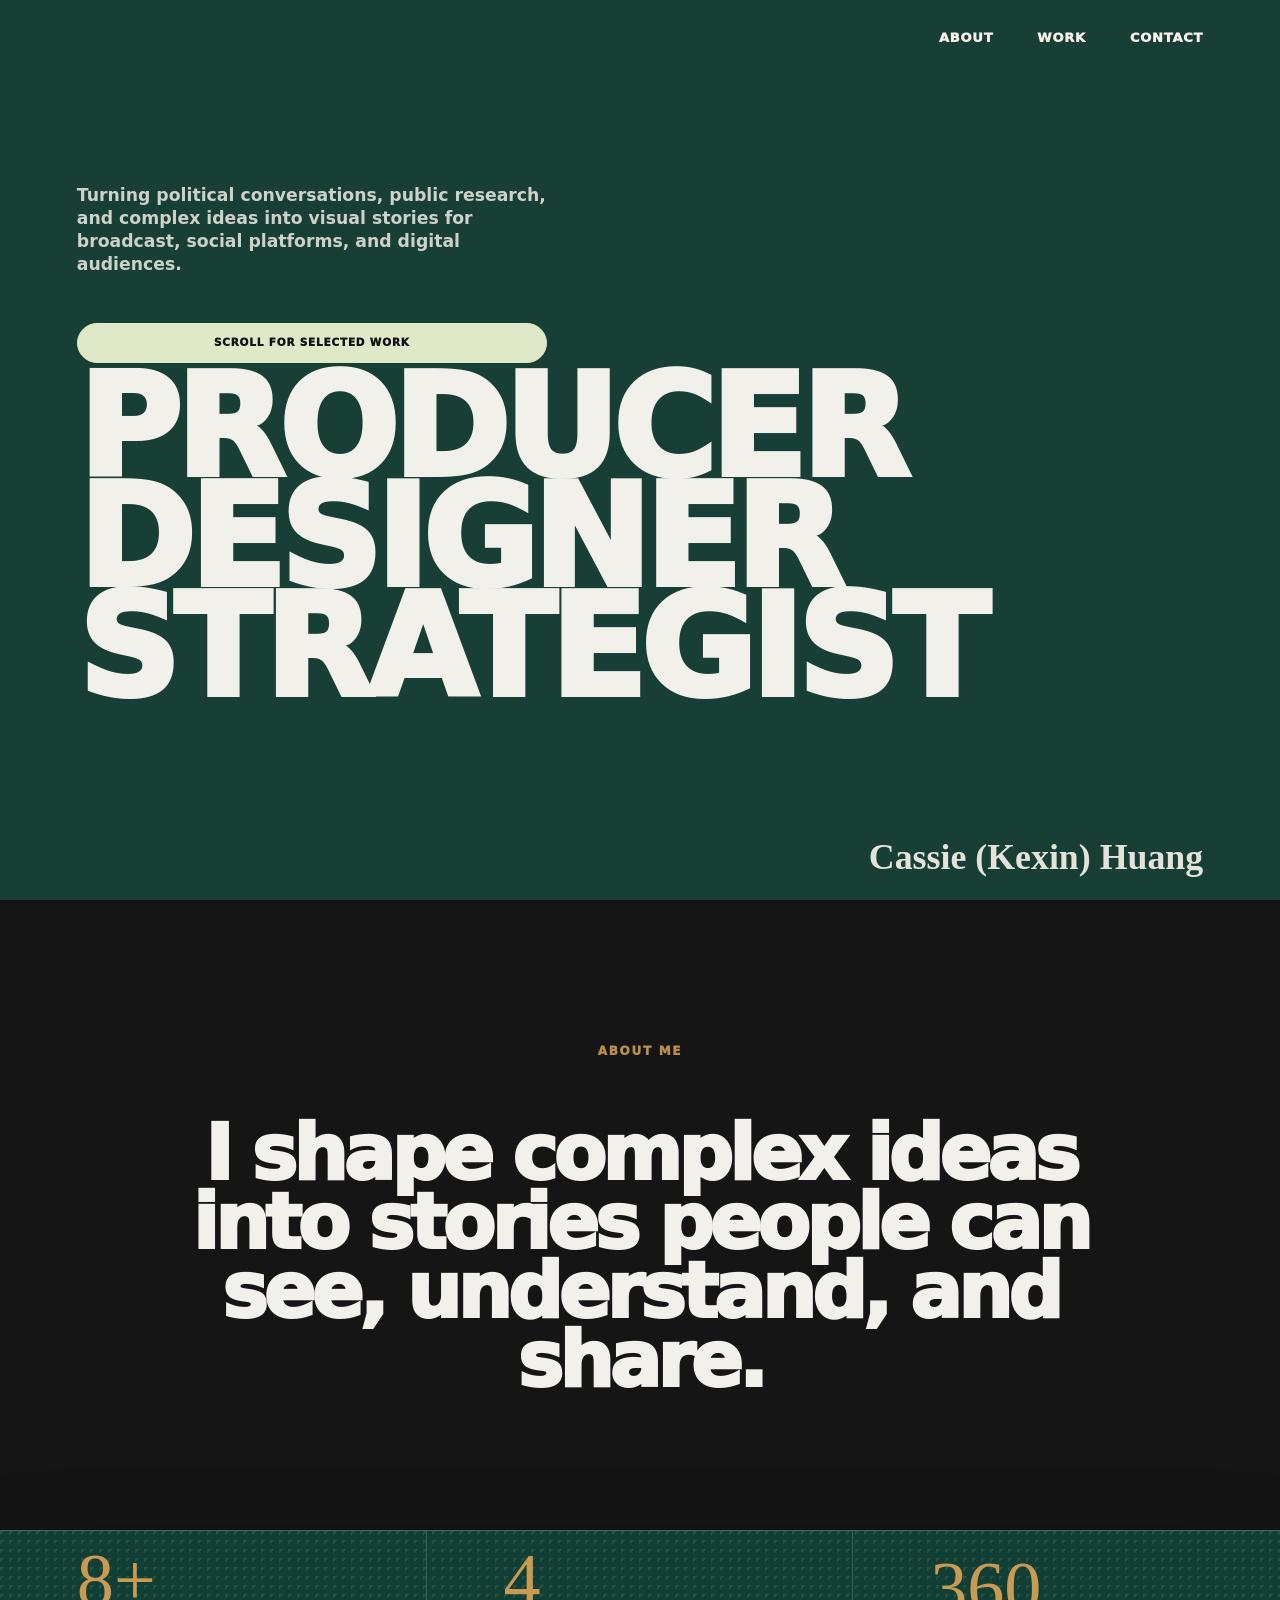
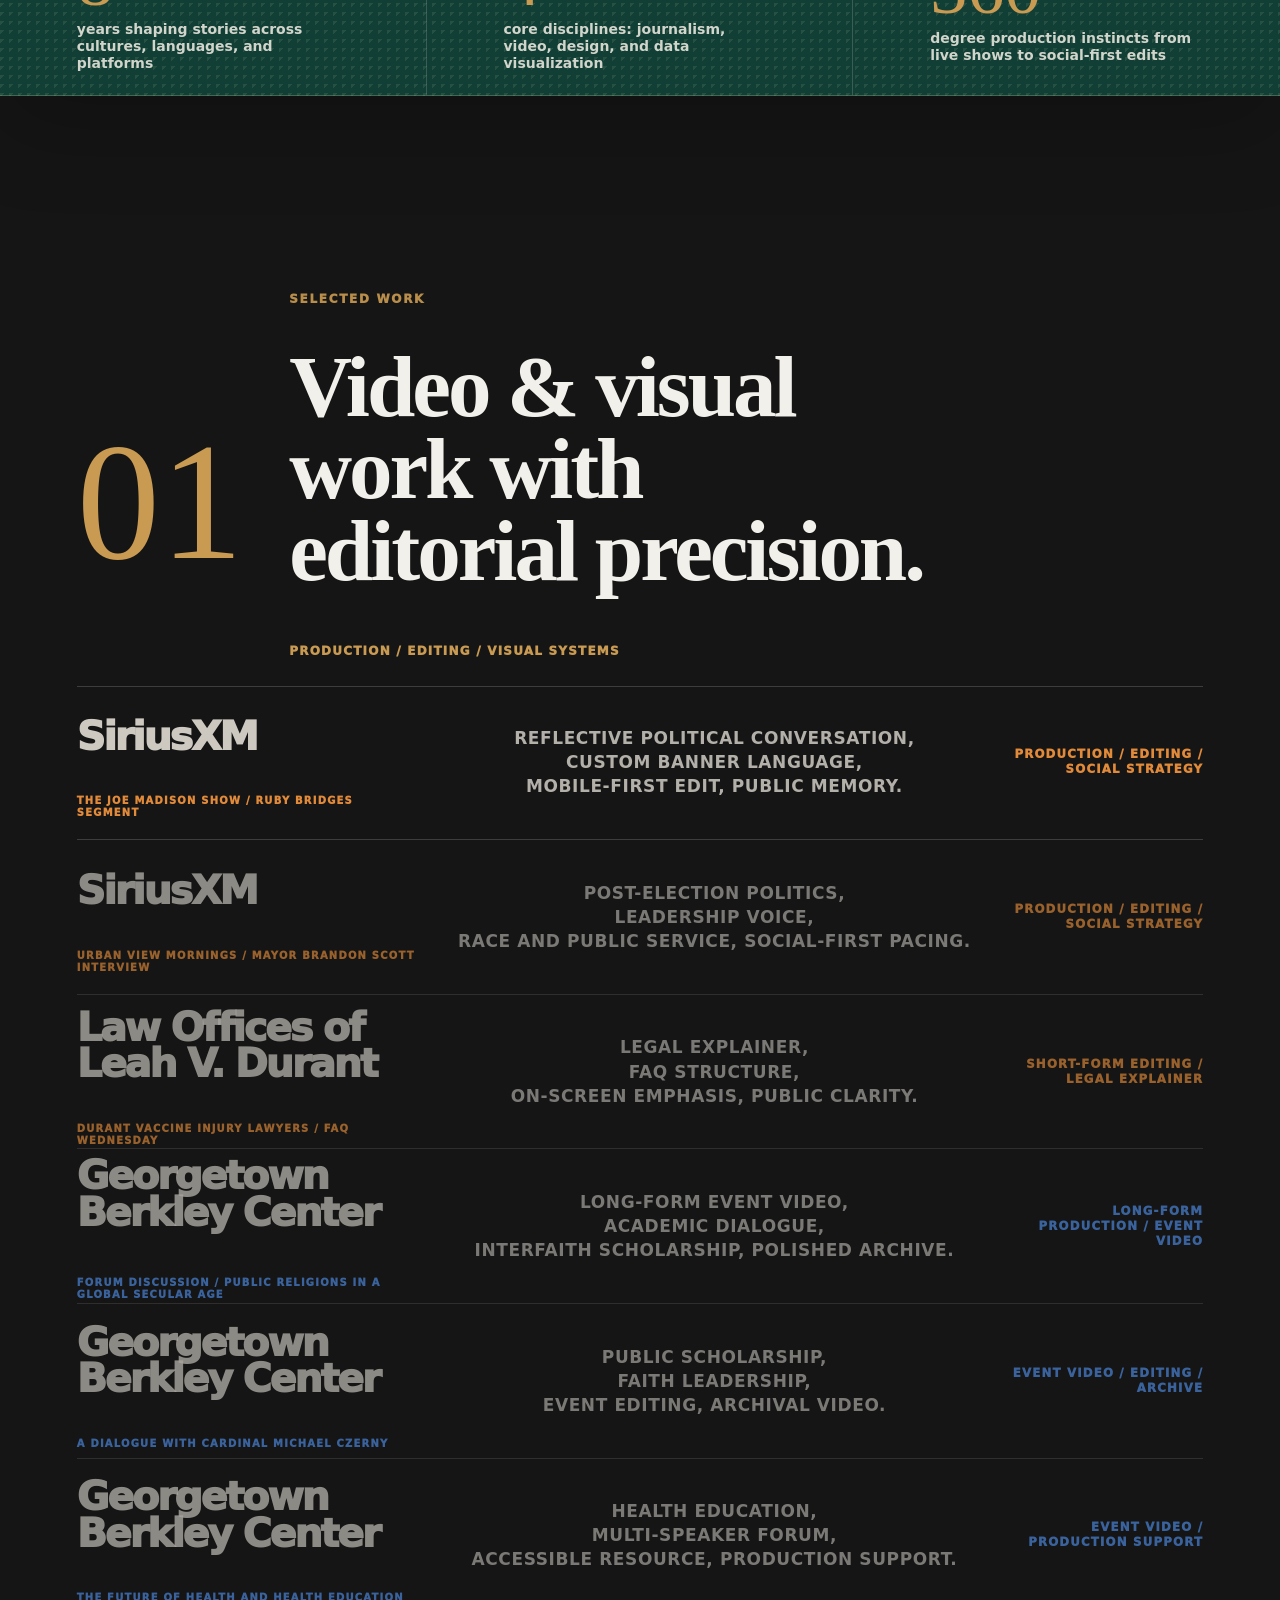
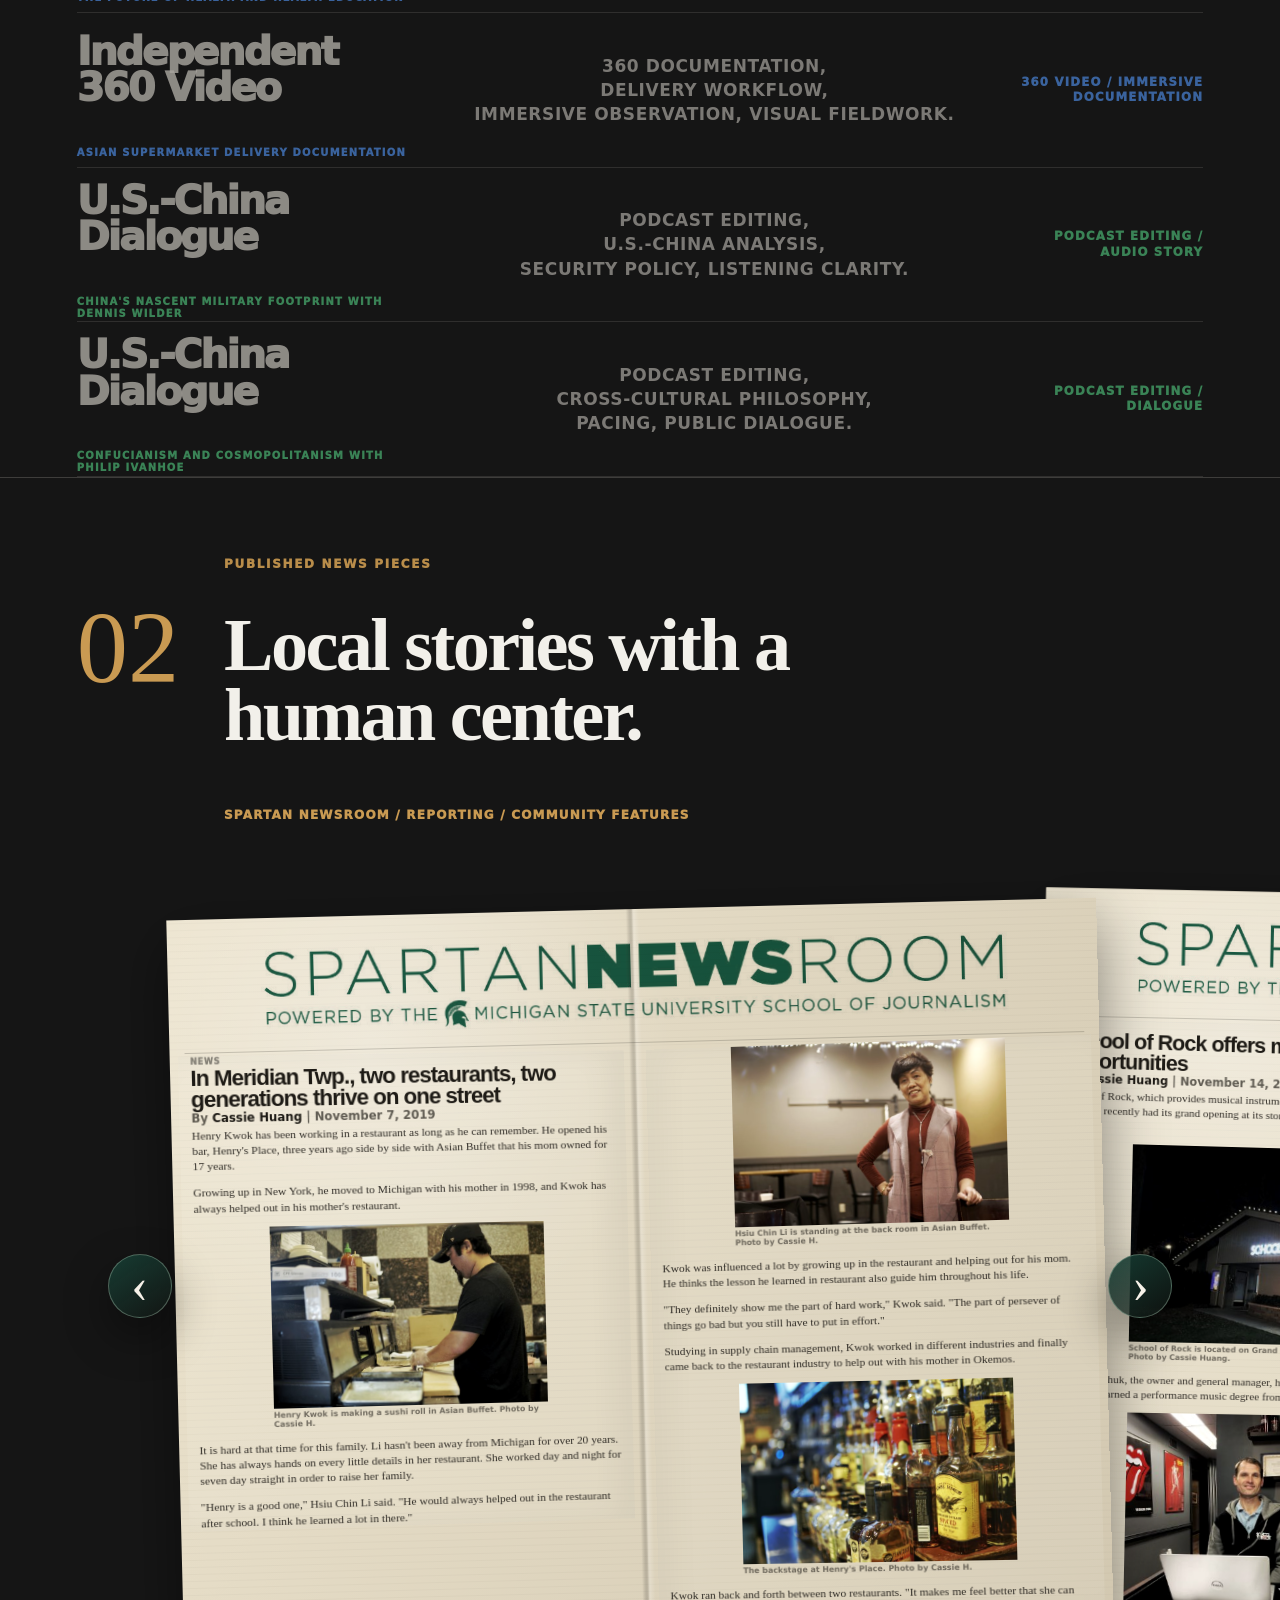
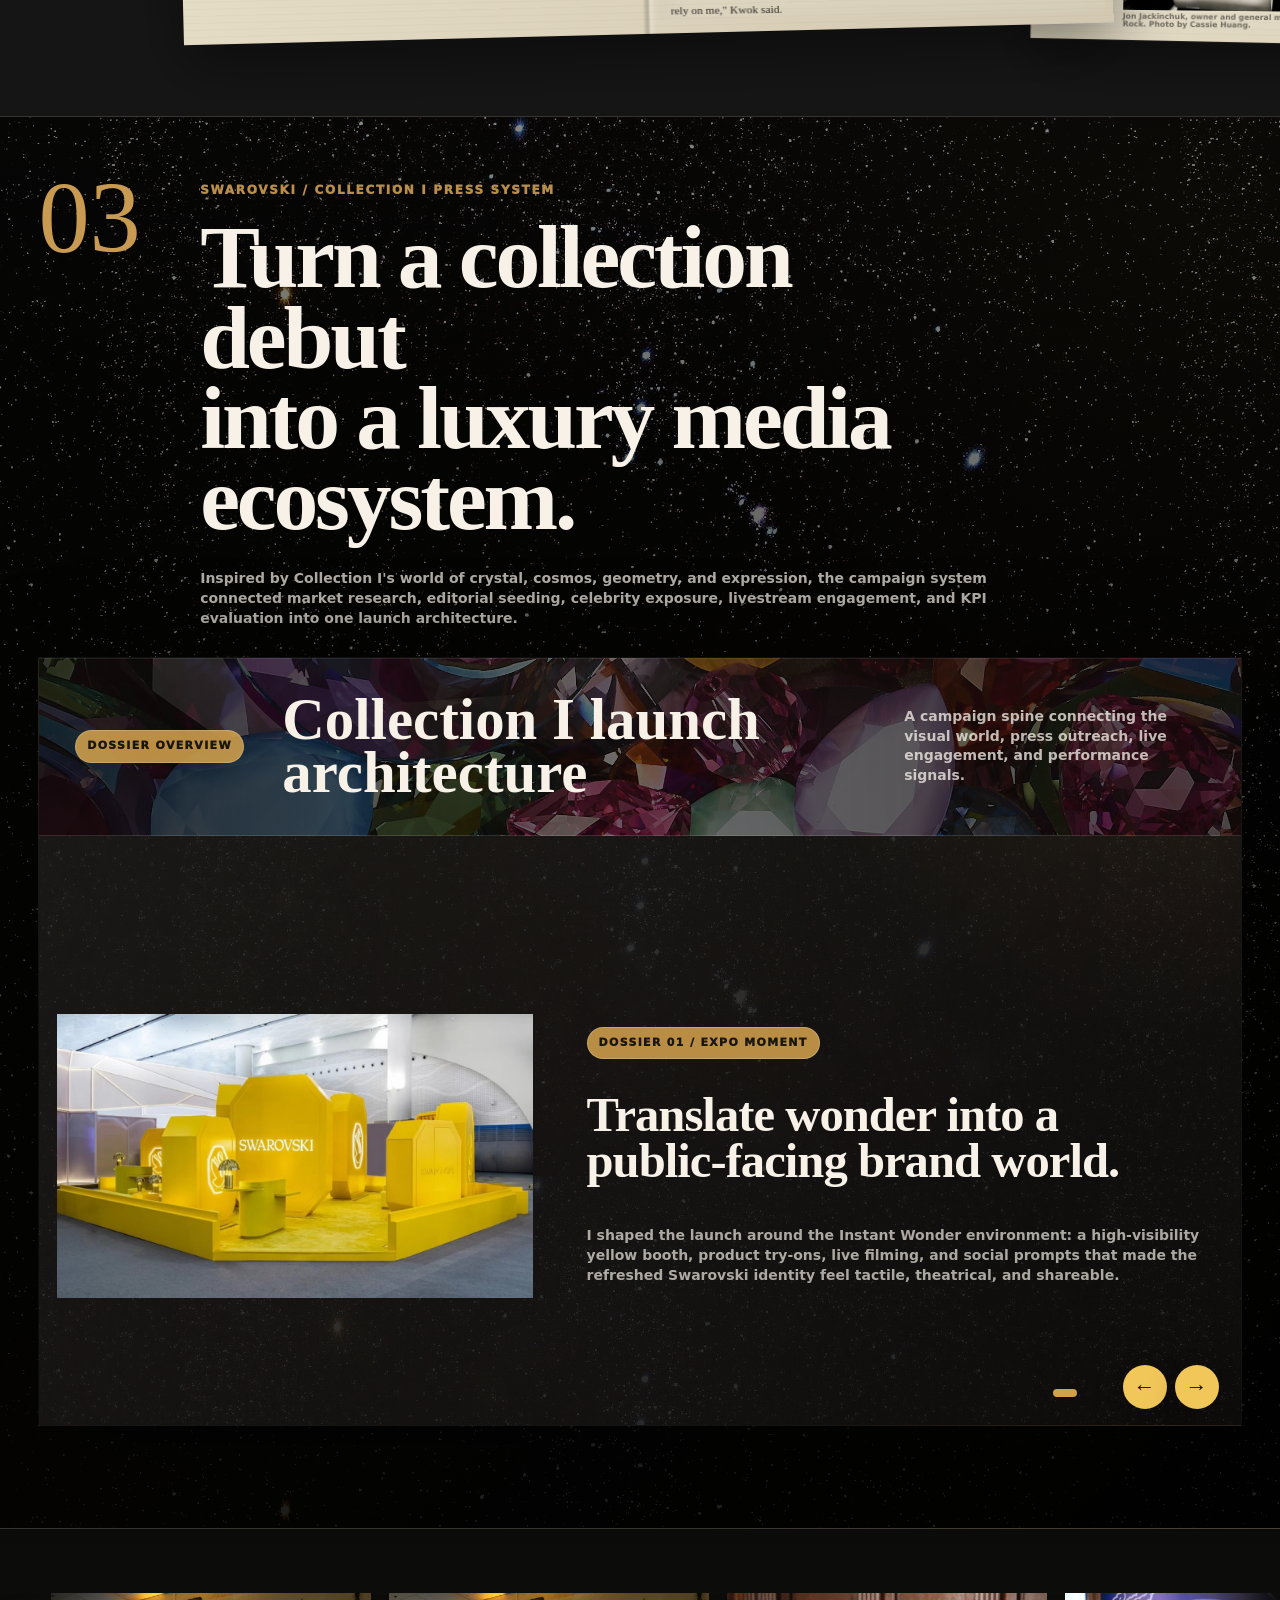
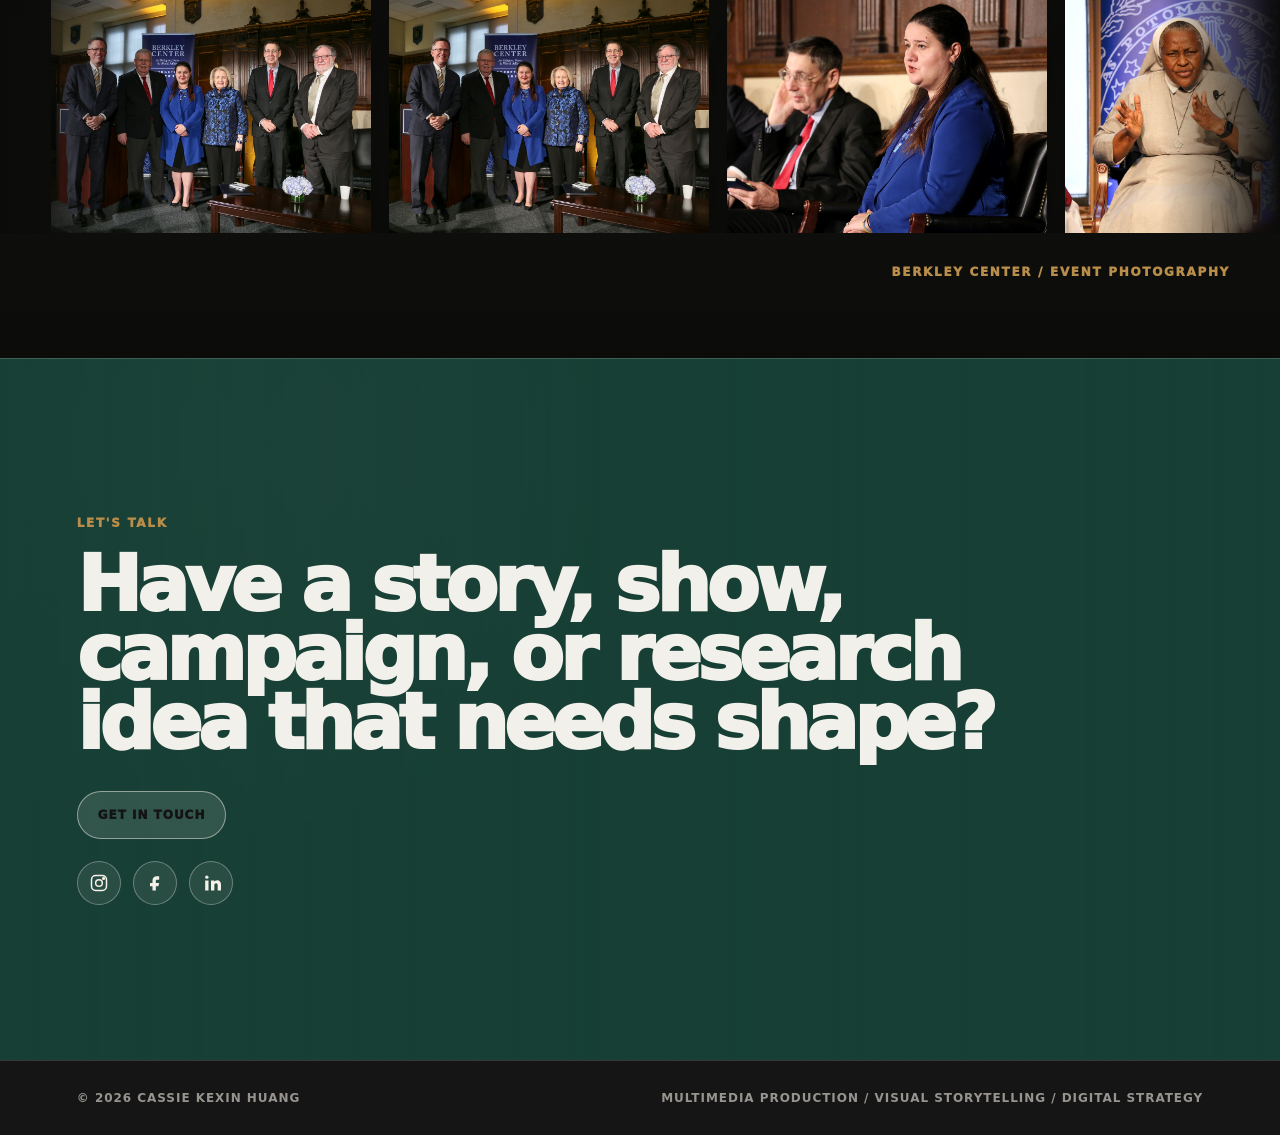
==== commit 171d63ab: "Fix social video sound toggle" ====
--- a/index.html
+++ b/index.html
@@ -11,7 +11,7 @@
     <meta http-equiv="Cache-Control" content="no-cache, no-store, must-revalidate" />
     <meta http-equiv="Pragma" content="no-cache" />
     <meta http-equiv="Expires" content="0" />
-  <link rel="stylesheet" href="styles.css?v=118" />
+  <link rel="stylesheet" href="styles.css?v=120" />
   </head>
   <body class="dot-page">
     <header class="dot-nav" aria-label="Primary navigation">
@@ -475,6 +475,7 @@
               title="Forum Discussion: A Quarter Century of Public Religions in a Global Secular Age"
               src="https://www.youtube.com/embed/hEVoWjwz6qU?start=5&rel=0"
               allow="accelerometer; autoplay; clipboard-write; encrypted-media; gyroscope; picture-in-picture; web-share"
+              referrerpolicy="strict-origin-when-cross-origin"
               allowfullscreen
             ></iframe>
           </div>
@@ -500,6 +501,7 @@
               title="A Dialogue with Cardinal Michael Czerny"
               src="https://www.youtube.com/embed/UMjJ_7xJ9mQ?start=2&rel=0"
               allow="accelerometer; autoplay; clipboard-write; encrypted-media; gyroscope; picture-in-picture; web-share"
+              referrerpolicy="strict-origin-when-cross-origin"
               allowfullscreen
             ></iframe>
           </div>
@@ -525,6 +527,7 @@
               title="The Future of Health and Health Education"
               src="https://www.youtube.com/embed/EQBt8fwBNKE?rel=0"
               allow="accelerometer; autoplay; clipboard-write; encrypted-media; gyroscope; picture-in-picture; web-share"
+              referrerpolicy="strict-origin-when-cross-origin"
               allowfullscreen
             ></iframe>
           </div>
@@ -532,7 +535,7 @@
       </section>
 
       <section class="social-feature social-feature-sub media-feature work-youtube" aria-labelledby="social-title-supermarket">
-        <a class="social-row social-row-sub media-row" href="https://www.youtube.com/watch?v=8c3zp5G4s9Q" target="_blank" rel="noreferrer">
+        <a class="social-row social-row-sub media-row" href="https://www.youtube.com/watch?v=9HCsSD5PMSk" target="_blank" rel="noreferrer">
           <span class="social-copy" tabindex="0">
             <strong id="social-title-supermarket">Independent 360 Video</strong>
             <span class="work-client">Asian supermarket delivery documentation</span>
@@ -548,8 +551,9 @@
           <div class="youtube-shell">
             <iframe loading="lazy"
               title="360 Camera Documentation: Asian Supermarket Delivery"
-              src="https://www.youtube.com/embed/8c3zp5G4s9Q?rel=0"
+              src="https://www.youtube.com/embed/9HCsSD5PMSk?rel=0"
               allow="accelerometer; autoplay; clipboard-write; encrypted-media; gyroscope; picture-in-picture; web-share"
+              referrerpolicy="strict-origin-when-cross-origin"
               allowfullscreen
             ></iframe>
           </div>
@@ -1110,6 +1114,6 @@
       <p>Multimedia production / visual storytelling / digital strategy</p>
     </footer>
 
-  <script src="script.js?v=118"></script>
+  <script src="script.js?v=120"></script>
   </body>
 </html>
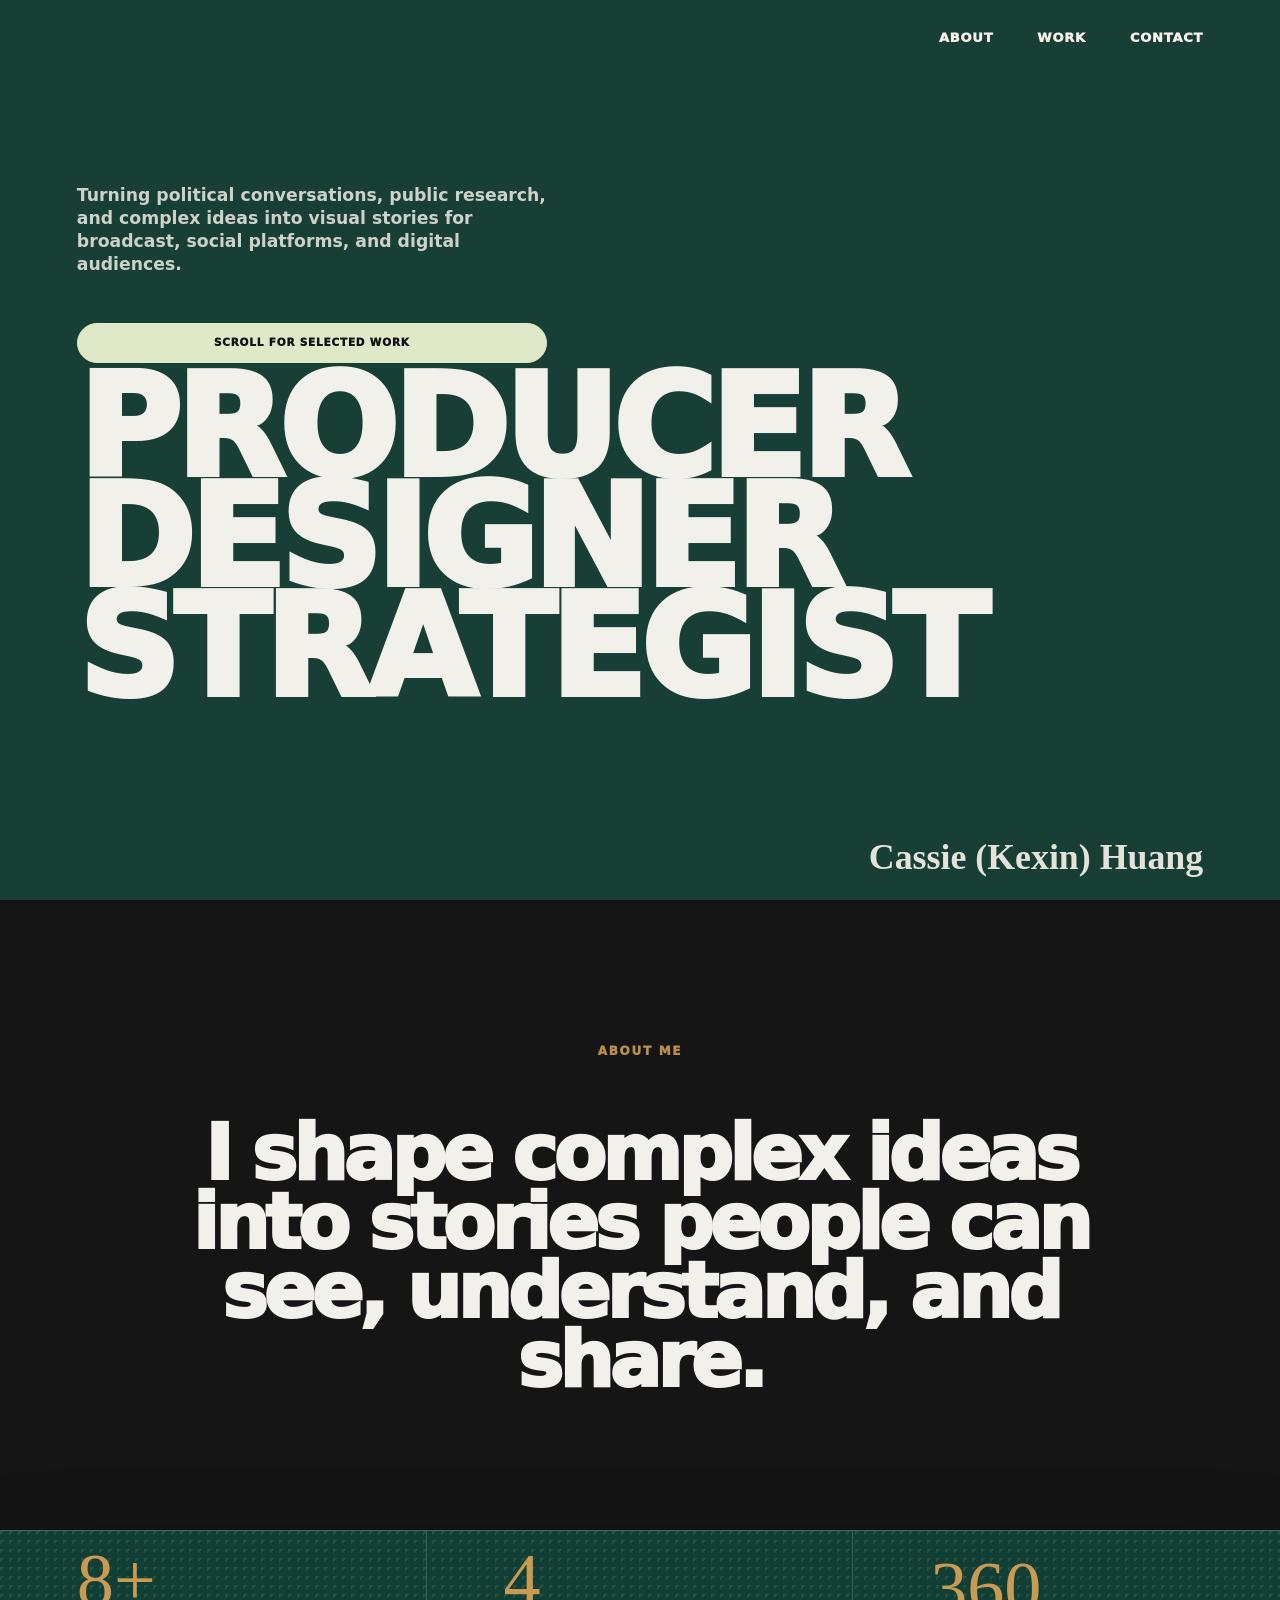
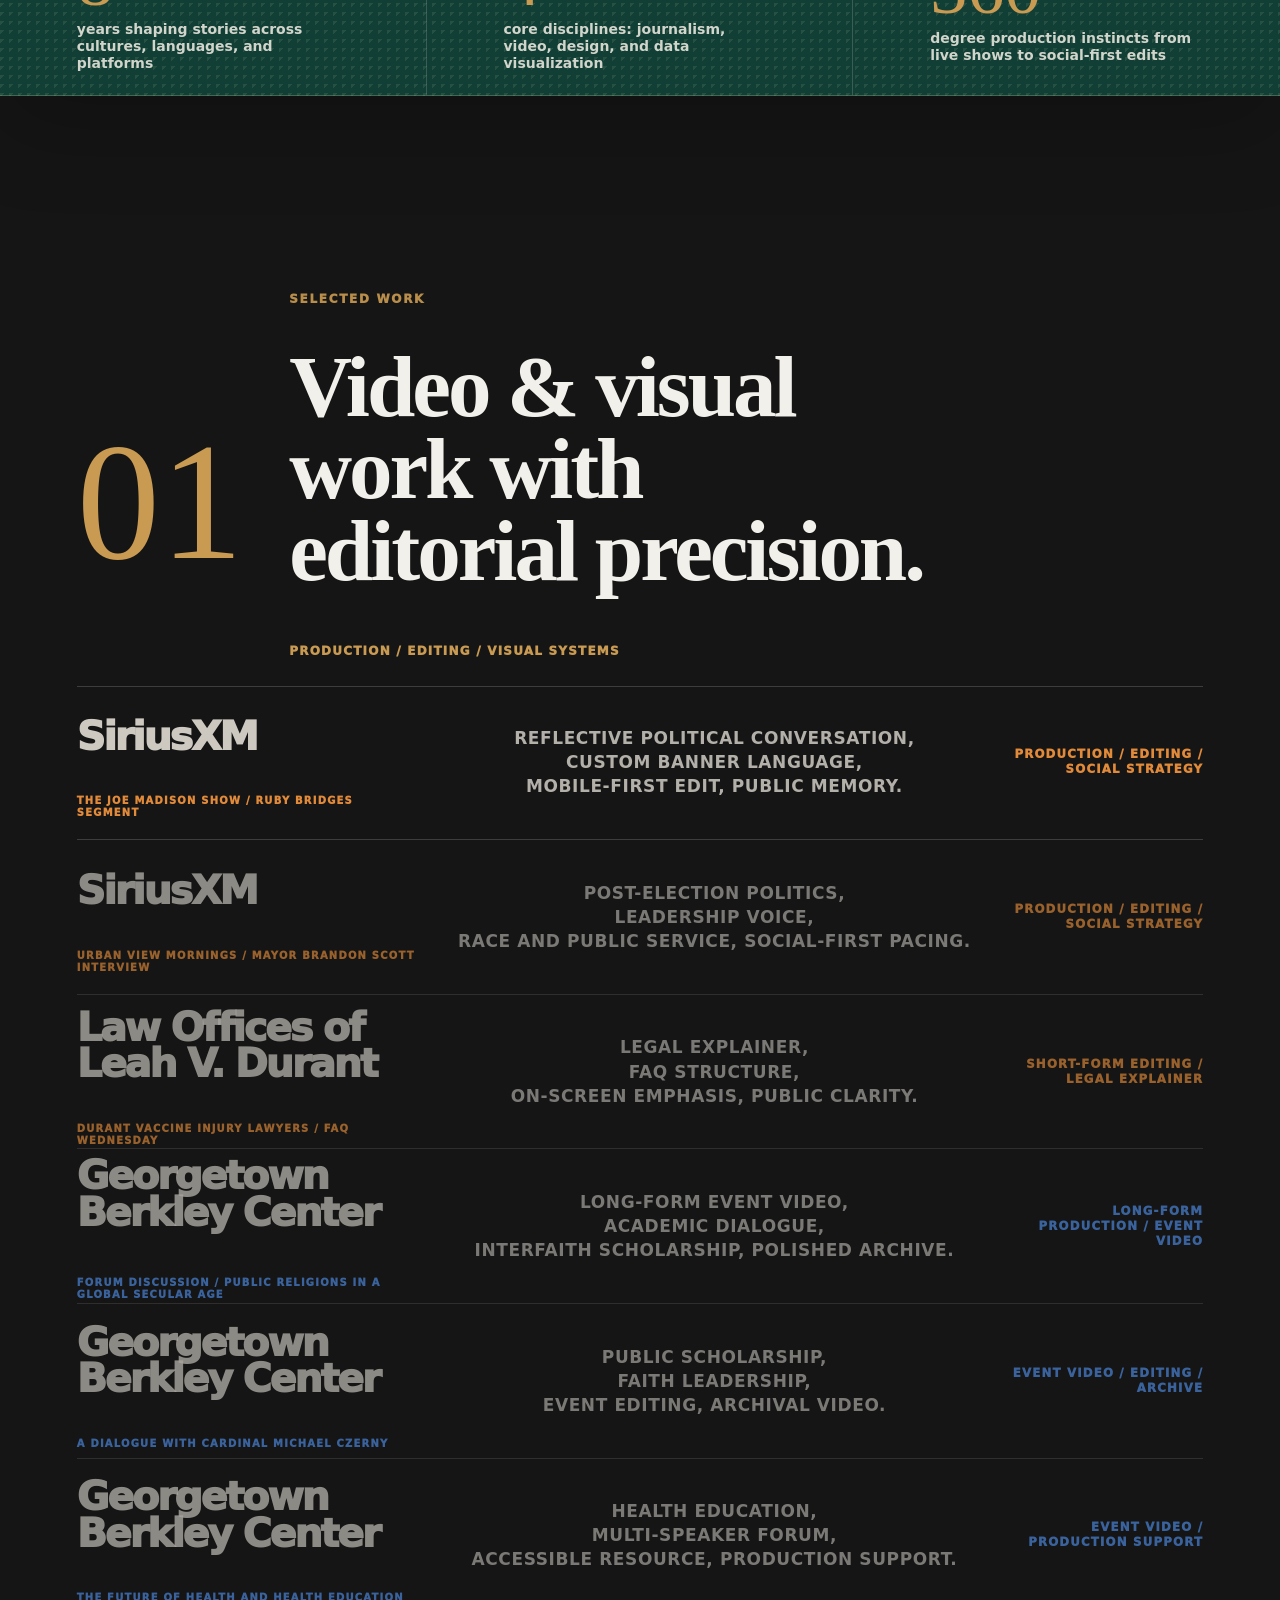
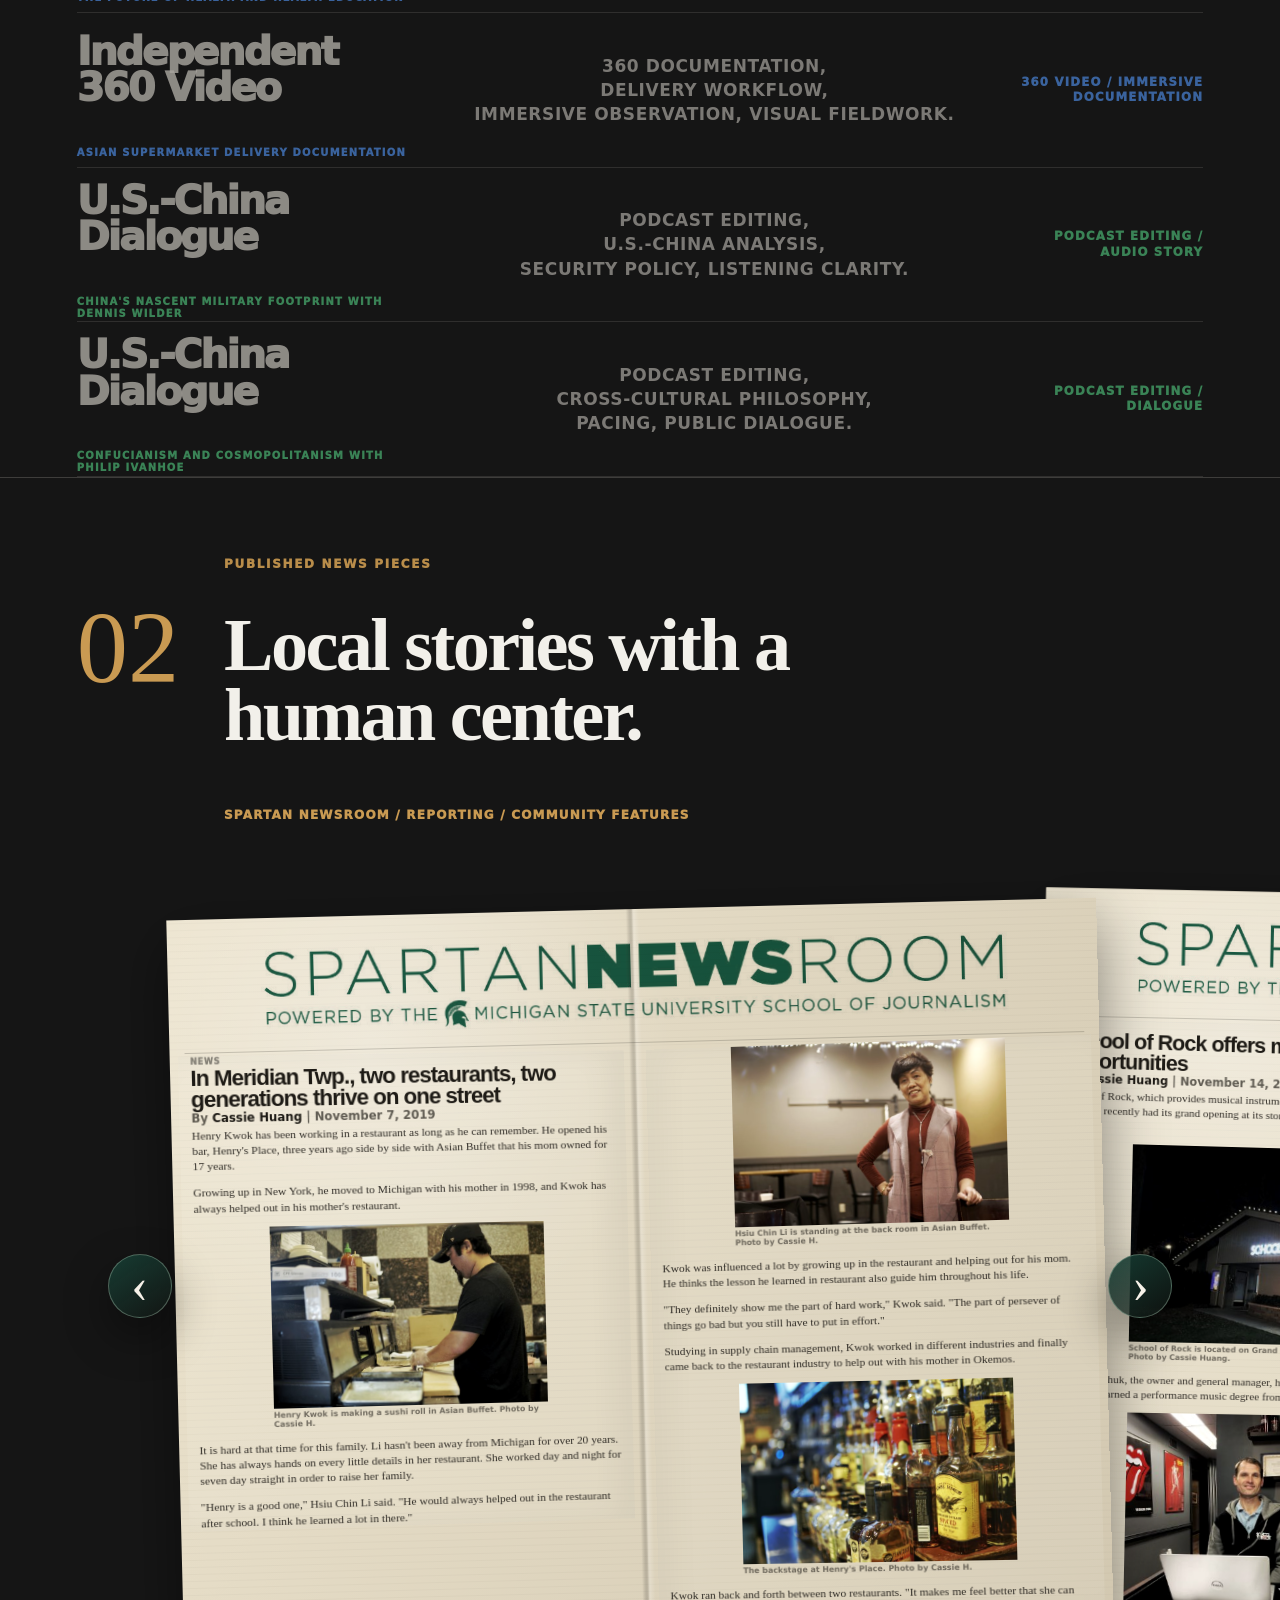
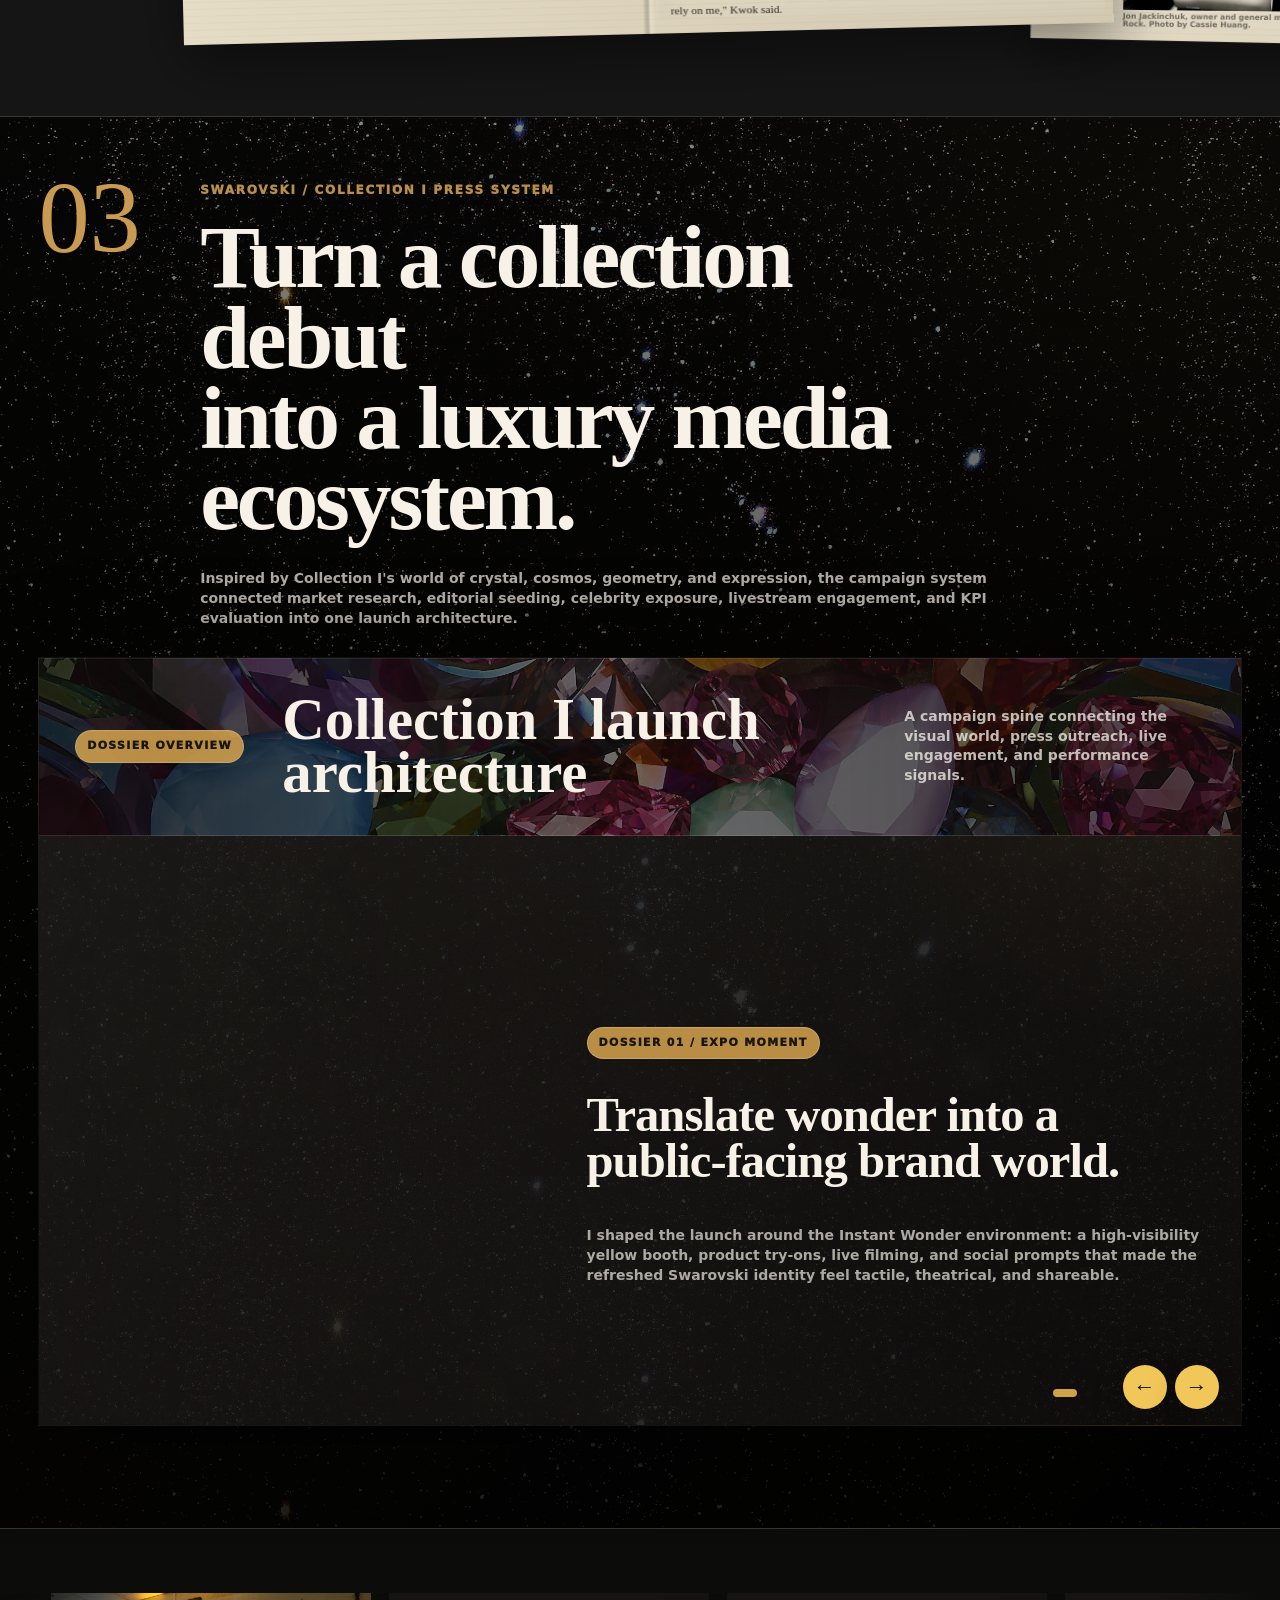
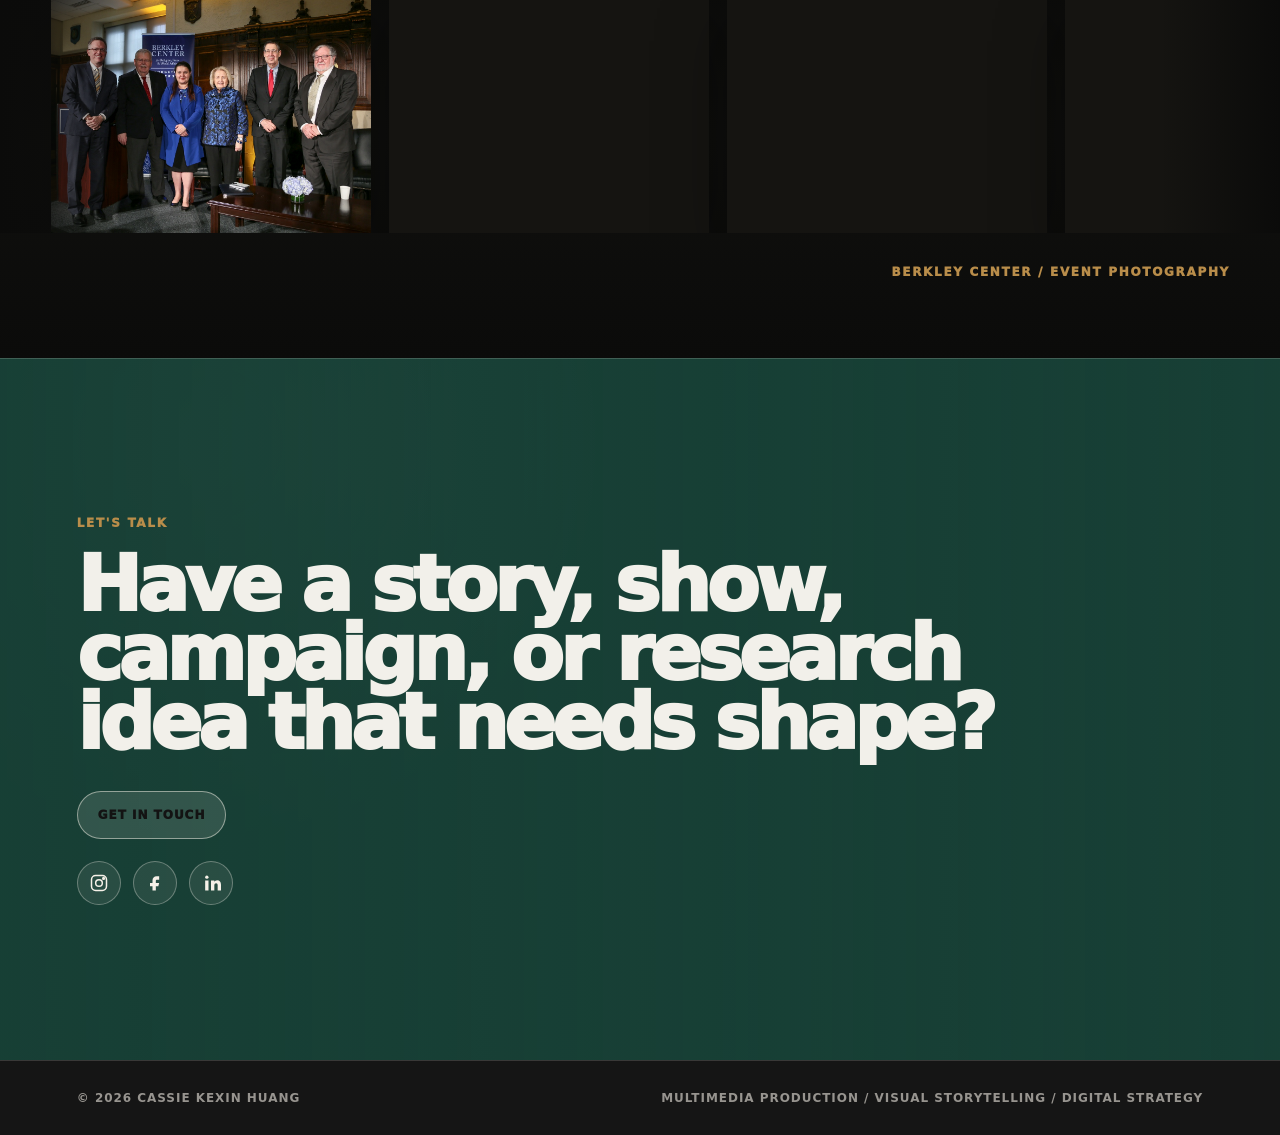
==== commit df444950: "Embed correct 360 video" ====
--- a/index.html
+++ b/index.html
@@ -11,7 +11,7 @@
     <meta http-equiv="Cache-Control" content="no-cache, no-store, must-revalidate" />
     <meta http-equiv="Pragma" content="no-cache" />
     <meta http-equiv="Expires" content="0" />
-  <link rel="stylesheet" href="styles.css?v=120" />
+  <link rel="stylesheet" href="styles.css?v=122" />
   </head>
   <body class="dot-page">
     <header class="dot-nav" aria-label="Primary navigation">
@@ -535,7 +535,7 @@
       </section>
 
       <section class="social-feature social-feature-sub media-feature work-youtube" aria-labelledby="social-title-supermarket">
-        <a class="social-row social-row-sub media-row" href="https://www.youtube.com/watch?v=9HCsSD5PMSk" target="_blank" rel="noreferrer">
+        <a class="social-row social-row-sub media-row" href="https://www.youtube.com/watch?v=8c3zp5G4s9Q&t=17s" target="_blank" rel="noreferrer">
           <span class="social-copy" tabindex="0">
             <strong id="social-title-supermarket">Independent 360 Video</strong>
             <span class="work-client">Asian supermarket delivery documentation</span>
@@ -551,7 +551,7 @@
           <div class="youtube-shell">
             <iframe loading="lazy"
               title="360 Camera Documentation: Asian Supermarket Delivery"
-              src="https://www.youtube.com/embed/9HCsSD5PMSk?rel=0"
+              src="https://www.youtube.com/embed/8c3zp5G4s9Q?start=17&rel=0"
               allow="accelerometer; autoplay; clipboard-write; encrypted-media; gyroscope; picture-in-picture; web-share"
               referrerpolicy="strict-origin-when-cross-origin"
               allowfullscreen
@@ -1114,6 +1114,6 @@
       <p>Multimedia production / visual storytelling / digital strategy</p>
     </footer>
 
-  <script src="script.js?v=120"></script>
+  <script src="script.js?v=122"></script>
   </body>
 </html>
--- a/styles.css
+++ b/styles.css
@@ -987,6 +987,60 @@
   border: 0;
 }
 
+.youtube-shell-fallback {
+  border-color: rgba(85, 139, 215, 0.42);
+  background:
+    radial-gradient(circle at 20% 18%, rgba(85, 139, 215, 0.22), transparent 34%),
+    linear-gradient(135deg, rgba(246, 241, 232, 0.08), rgba(5, 5, 5, 0.82)),
+    #050505;
+}
+
+.youtube-fallback-card {
+  display: grid;
+  width: 100%;
+  height: 100%;
+  min-height: 280px;
+  align-content: center;
+  gap: 12px;
+  padding: clamp(28px, 5vw, 64px);
+  color: #f6f1e8;
+  text-decoration: none;
+}
+
+.youtube-fallback-kicker,
+.youtube-fallback-cta {
+  width: max-content;
+  color: #6da7ff;
+  font-size: 11px;
+  font-weight: 950;
+  letter-spacing: 0.14em;
+  text-transform: uppercase;
+}
+
+.youtube-fallback-card strong {
+  max-width: 10ch;
+  color: #f6f1e8;
+  font-size: clamp(44px, 6vw, 84px);
+  font-weight: 950;
+  line-height: 0.88;
+  letter-spacing: -0.05em;
+}
+
+.youtube-fallback-card em {
+  max-width: 34ch;
+  color: rgba(246, 241, 232, 0.72);
+  font-size: clamp(14px, 1.4vw, 18px);
+  font-style: normal;
+  font-weight: 760;
+  line-height: 1.35;
+}
+
+.youtube-fallback-cta {
+  margin-top: 8px;
+  padding-bottom: 4px;
+  border-bottom: 2px solid currentColor;
+}
+
 .published-news {
   --paper-shift: 0;
   --paper-progress: 0;
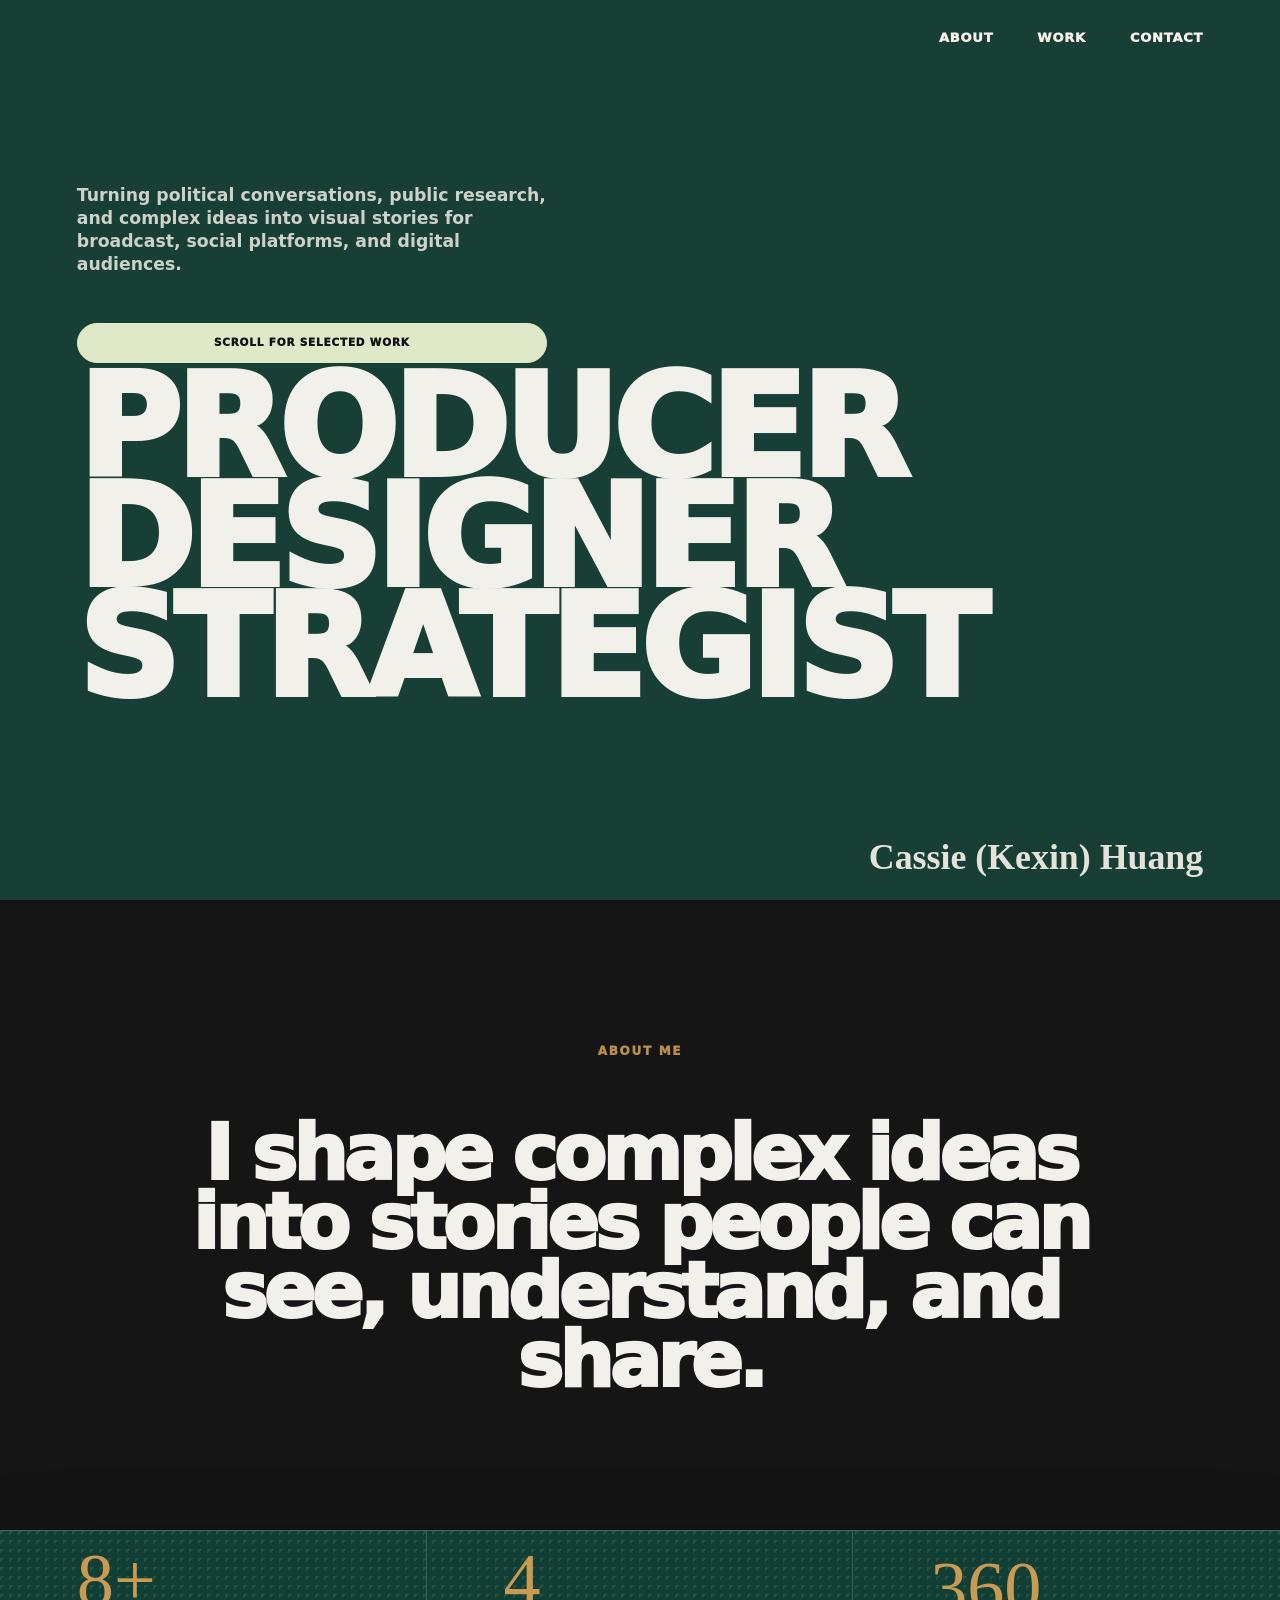
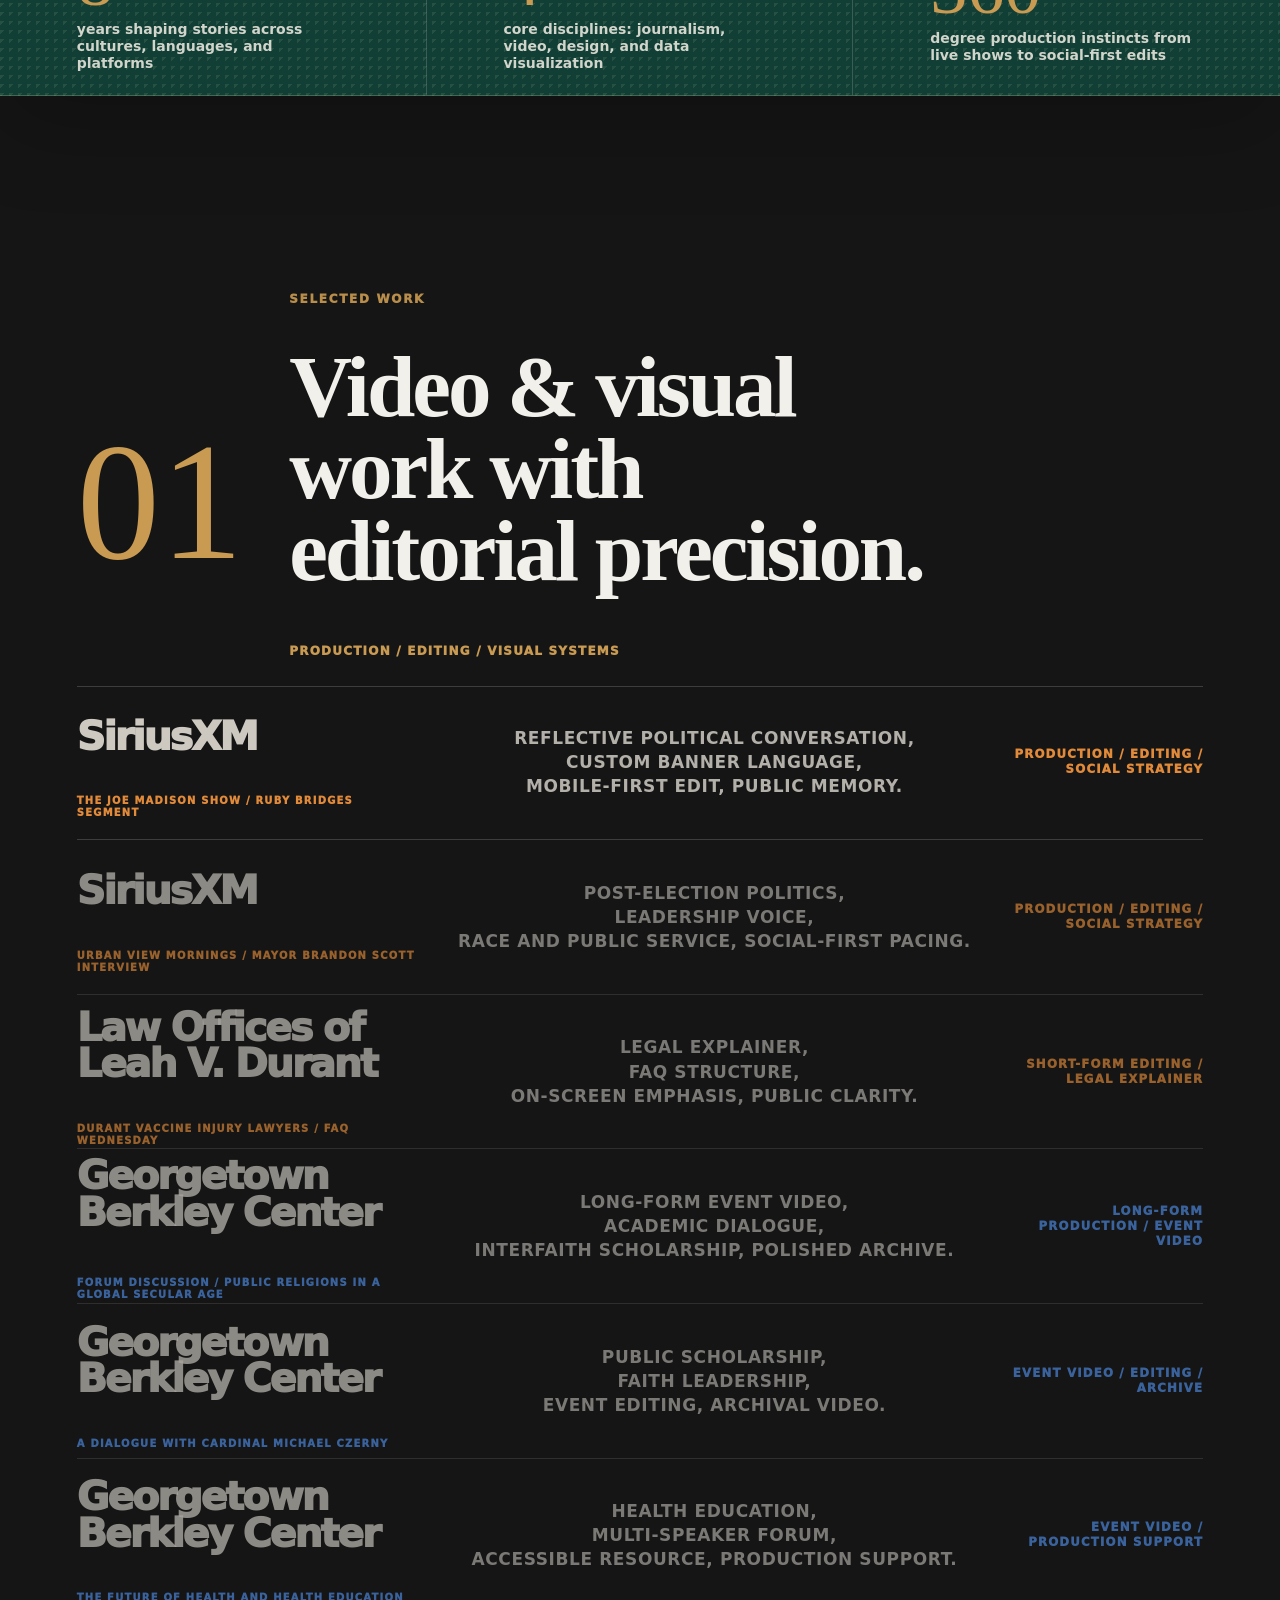
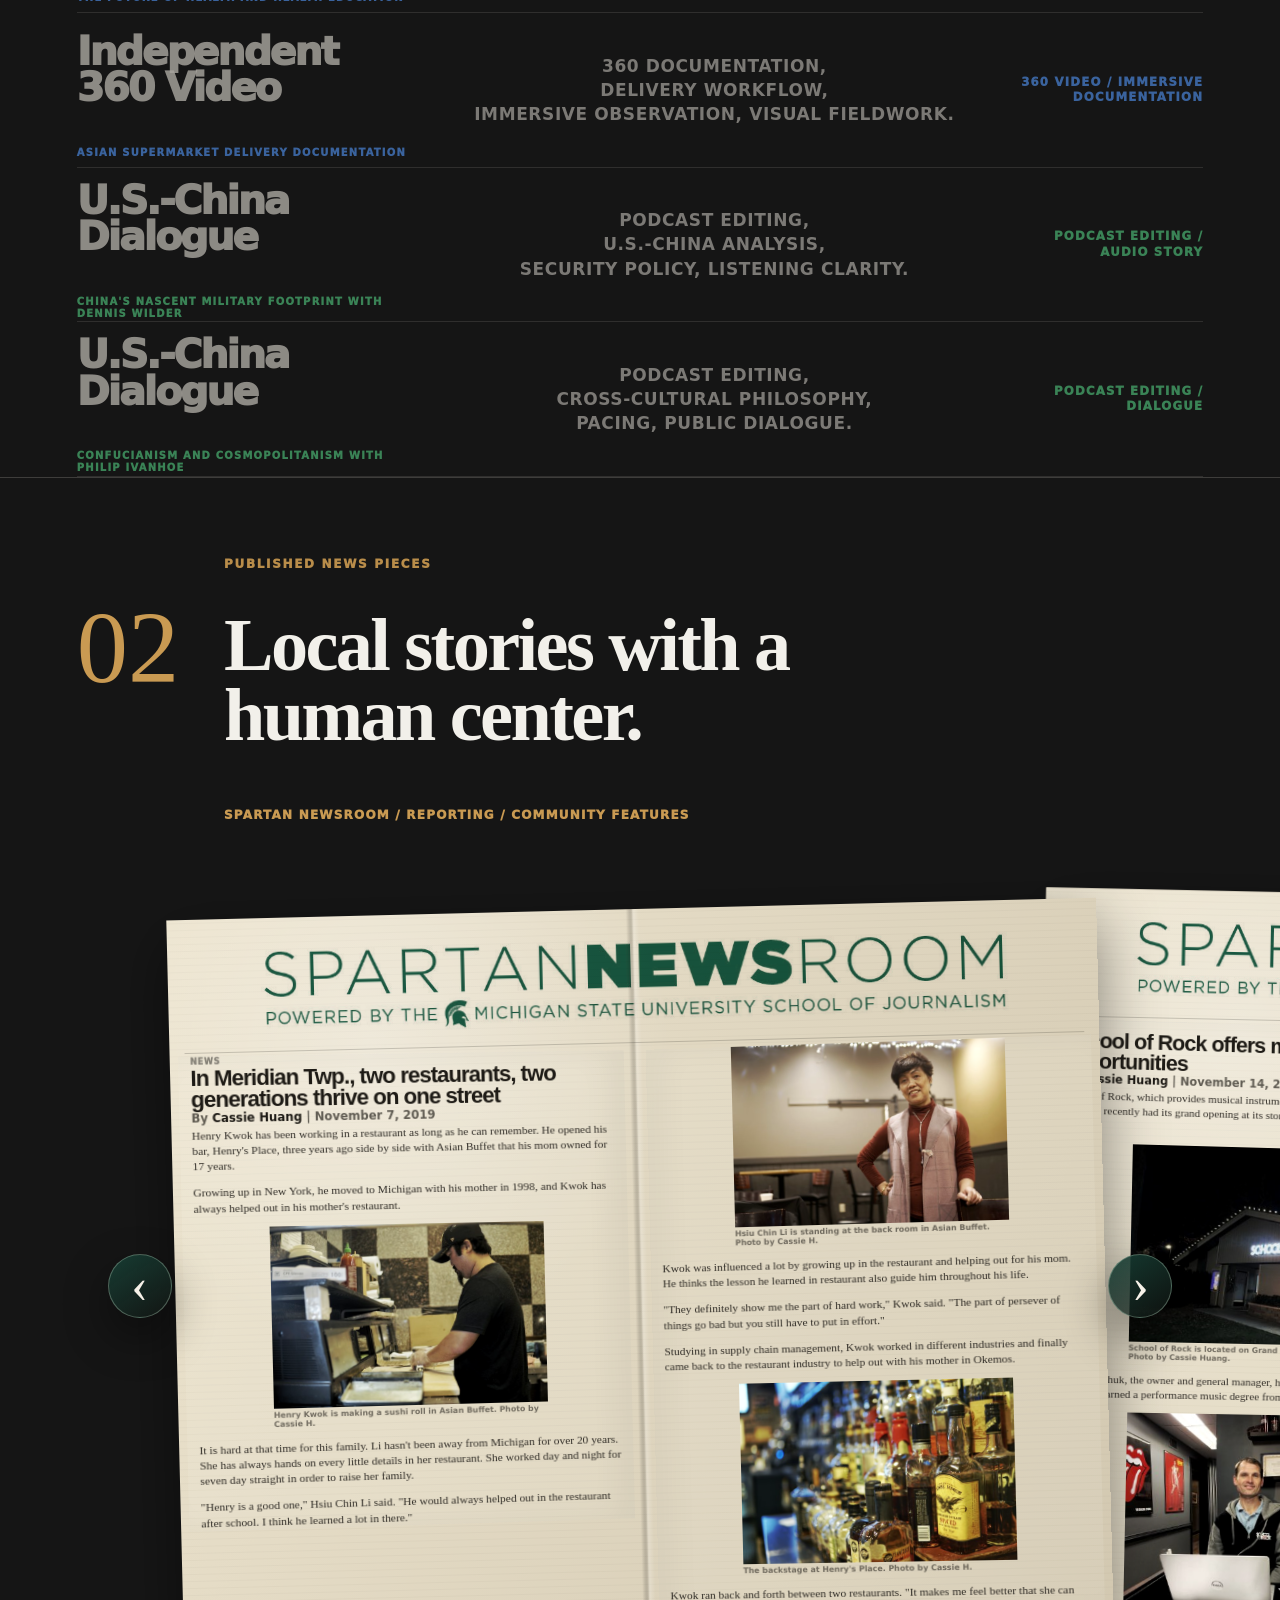
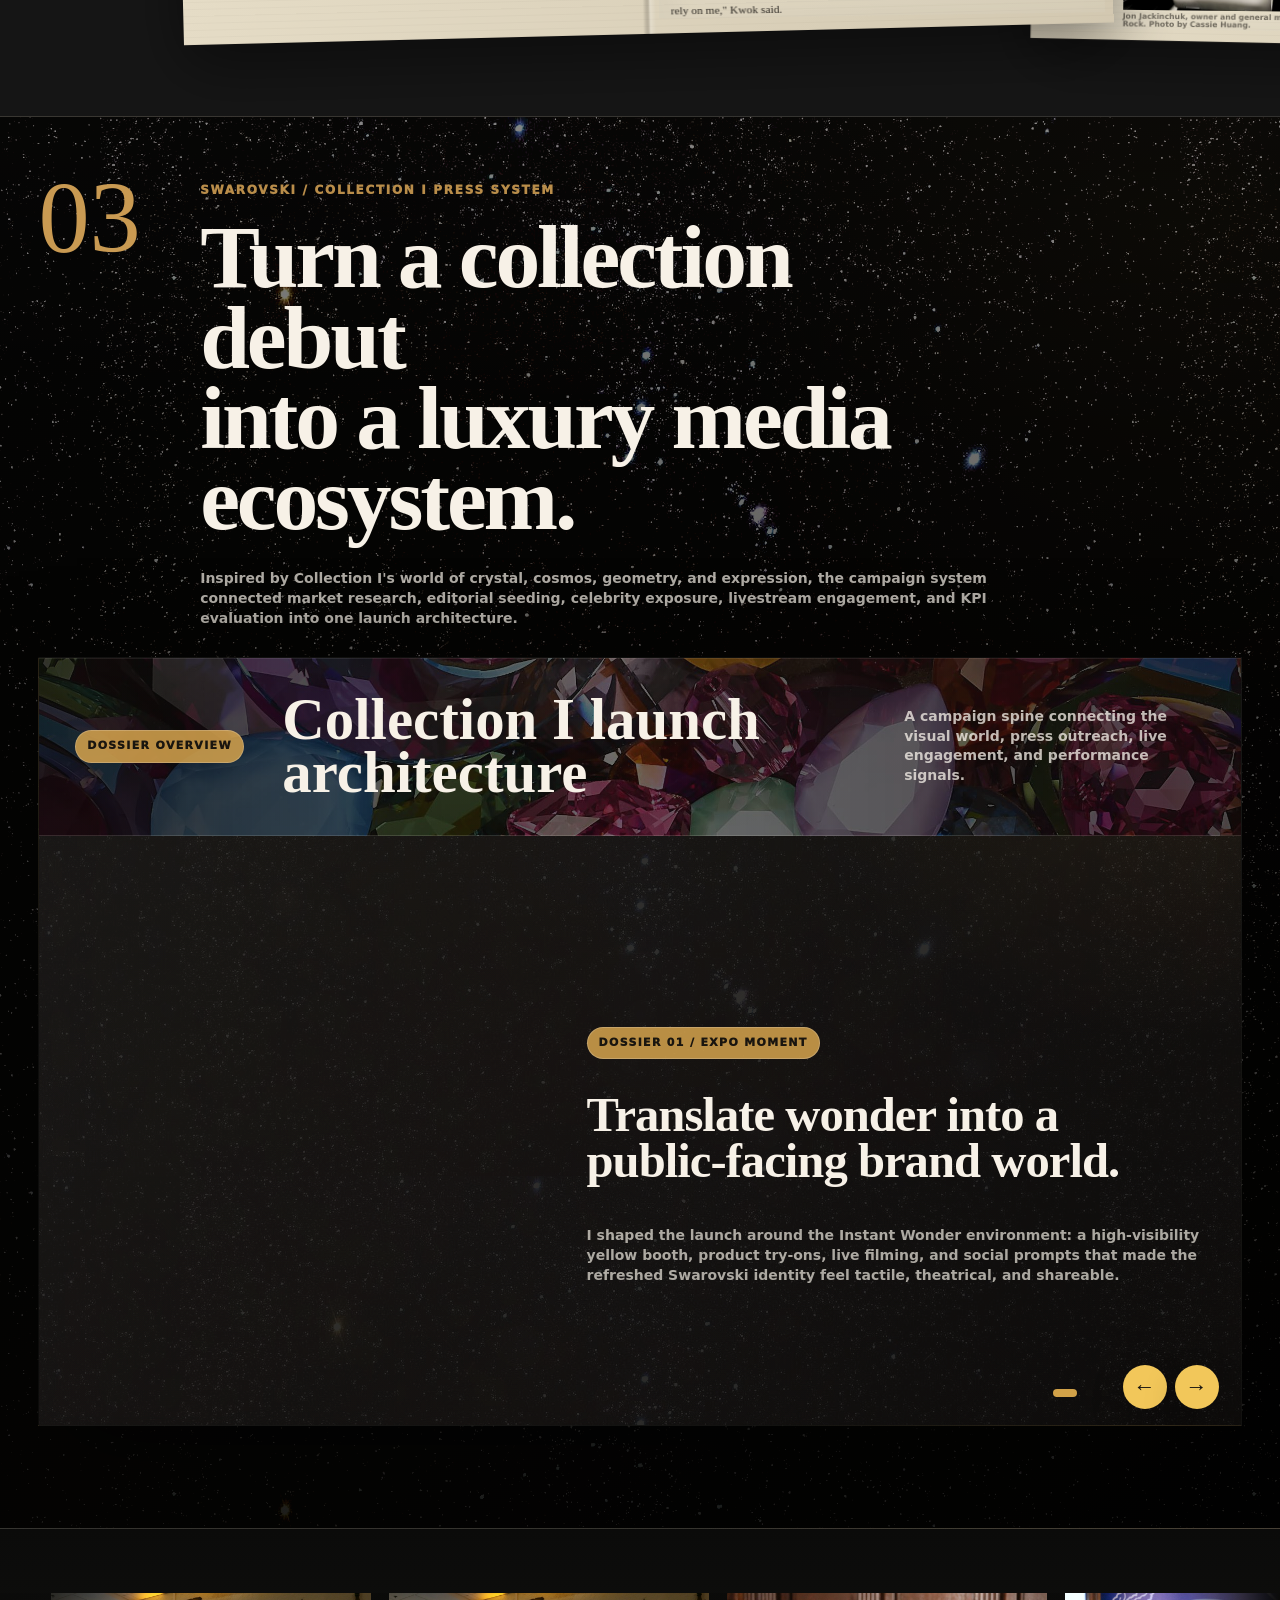
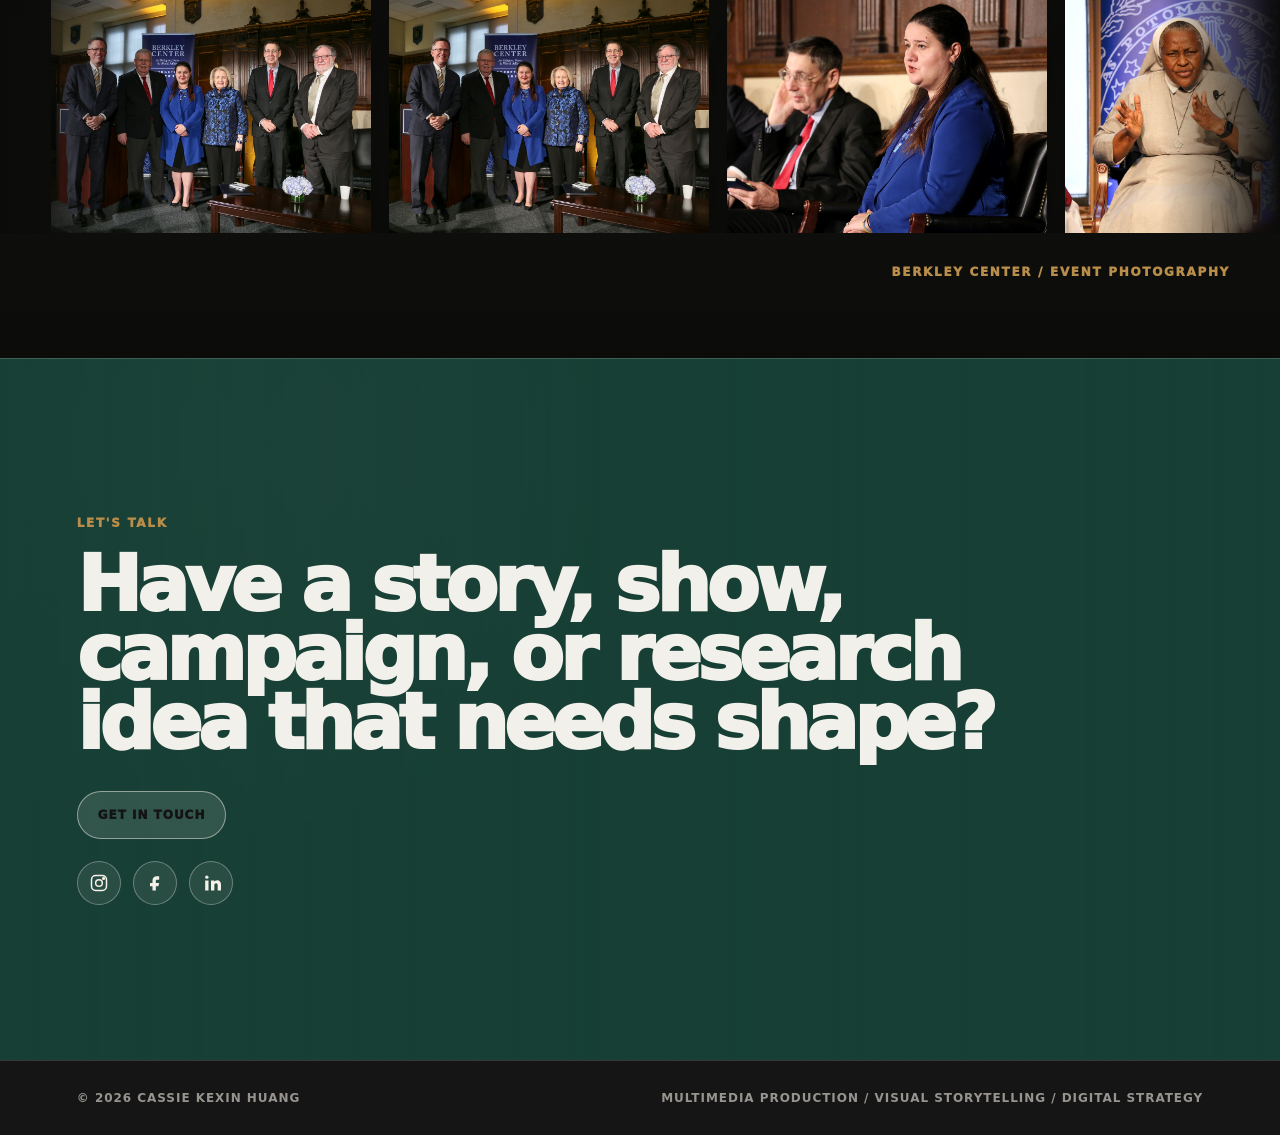
==== commit 7895c55b: "Start social videos after publish" ====
--- a/index.html
+++ b/index.html
@@ -11,7 +11,7 @@
     <meta http-equiv="Cache-Control" content="no-cache, no-store, must-revalidate" />
     <meta http-equiv="Pragma" content="no-cache" />
     <meta http-equiv="Expires" content="0" />
-  <link rel="stylesheet" href="styles.css?v=122" />
+  <link rel="stylesheet" href="styles.css?v=123" />
   </head>
   <body class="dot-page">
     <header class="dot-nav" aria-label="Primary navigation">
@@ -1114,6 +1114,6 @@
       <p>Multimedia production / visual storytelling / digital strategy</p>
     </footer>
 
-  <script src="script.js?v=122"></script>
+  <script src="script.js?v=123"></script>
   </body>
 </html>
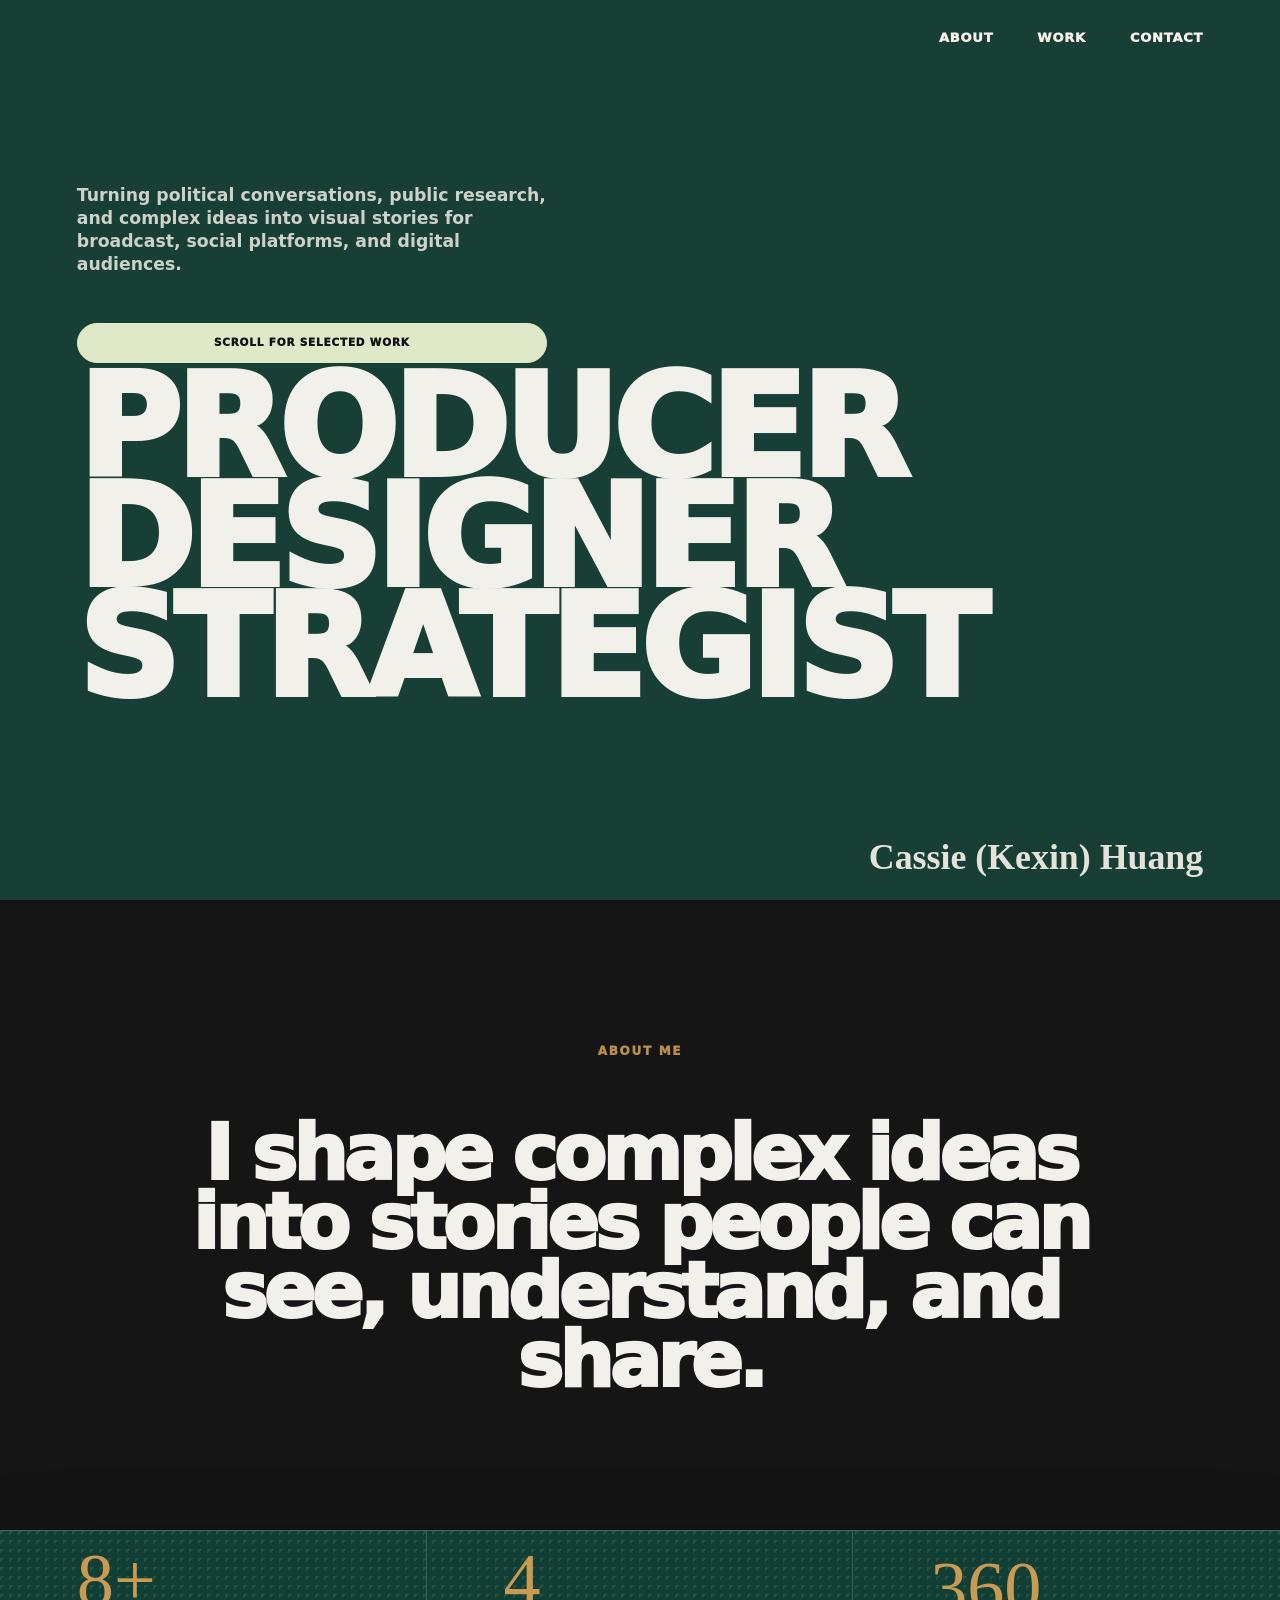
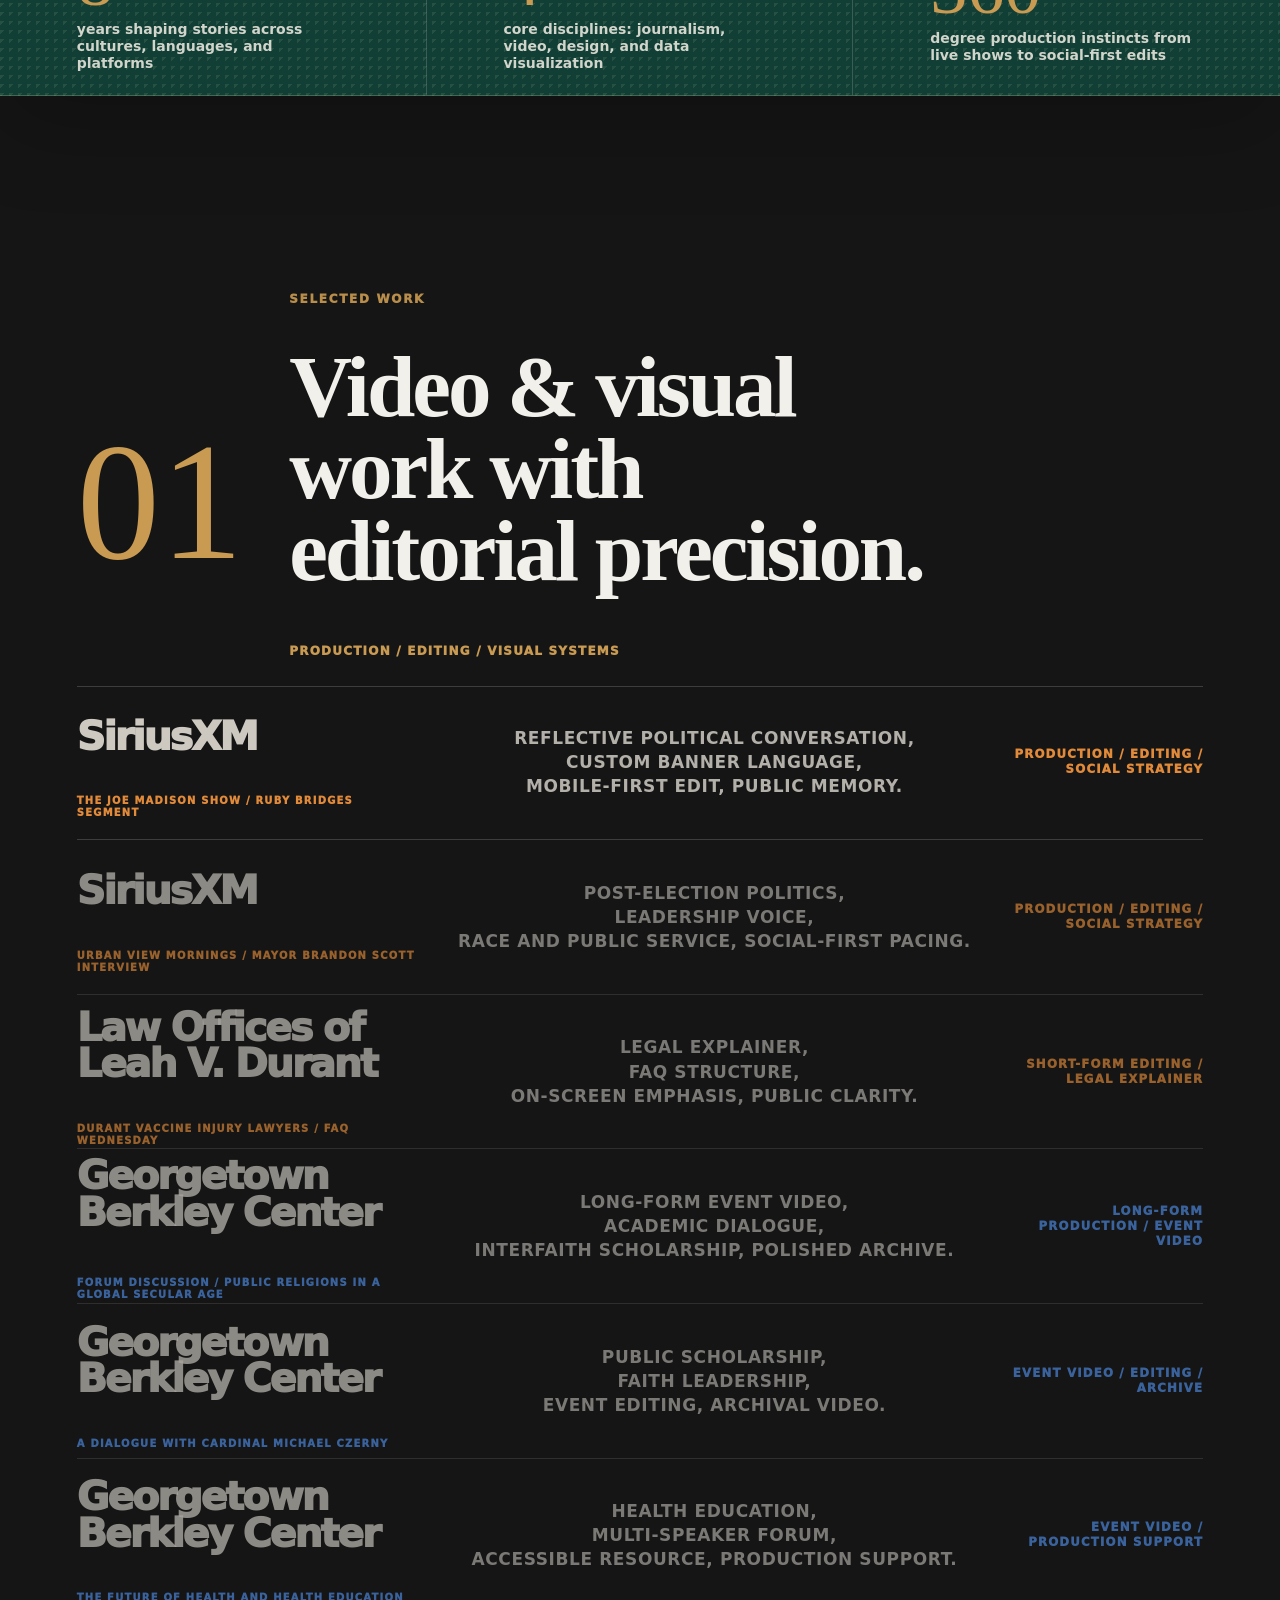
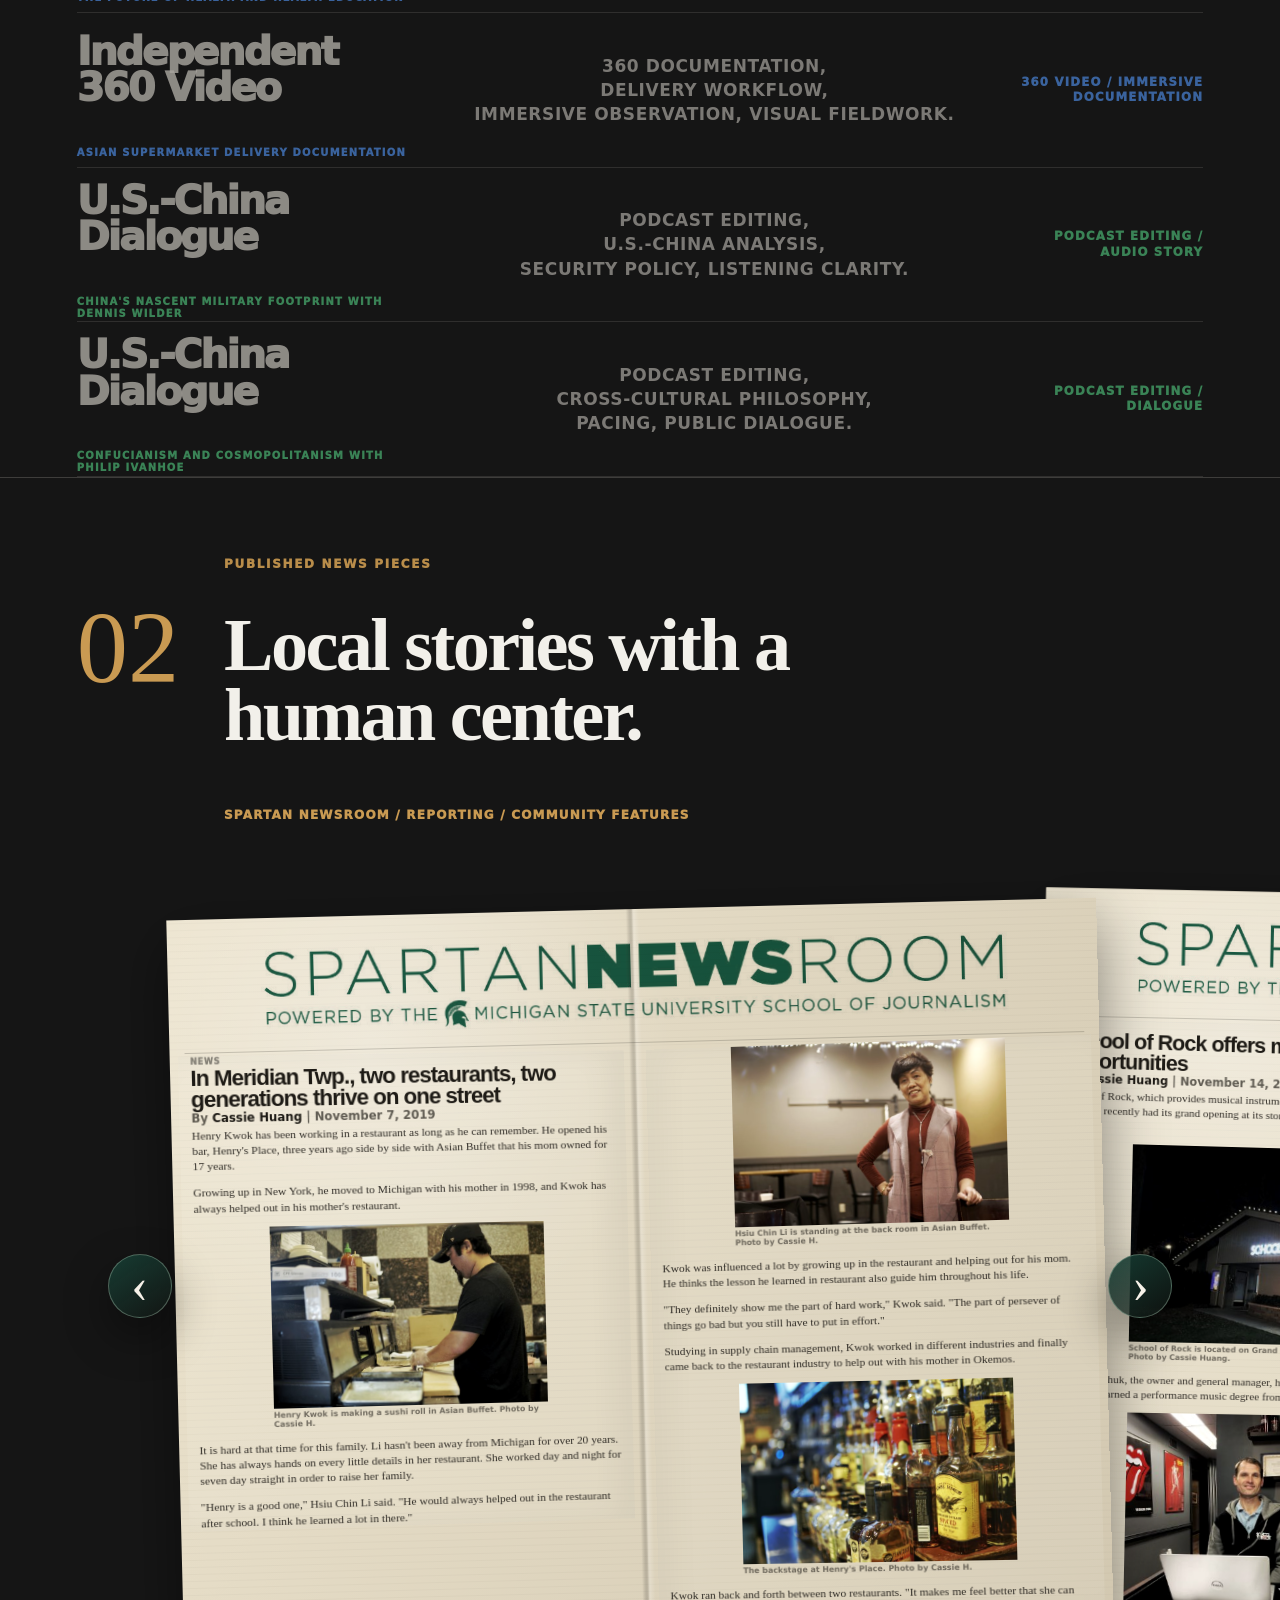
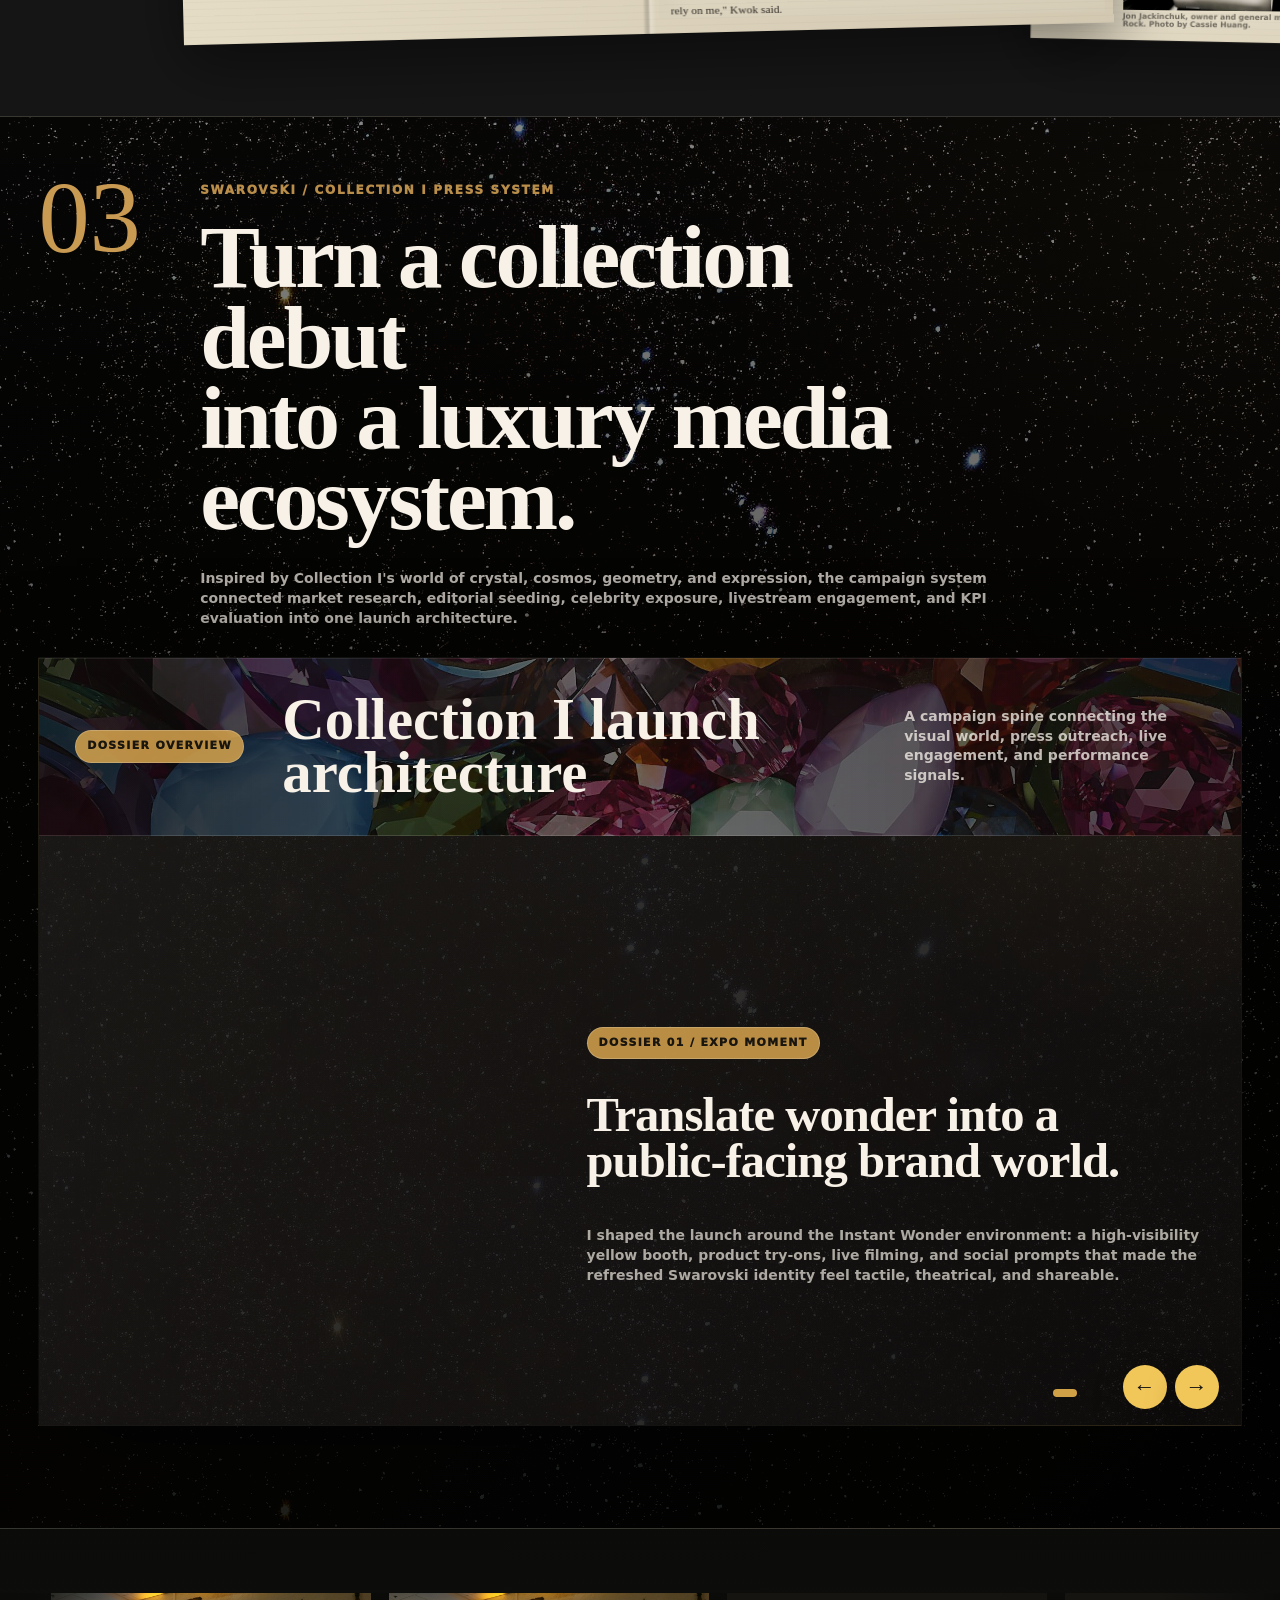
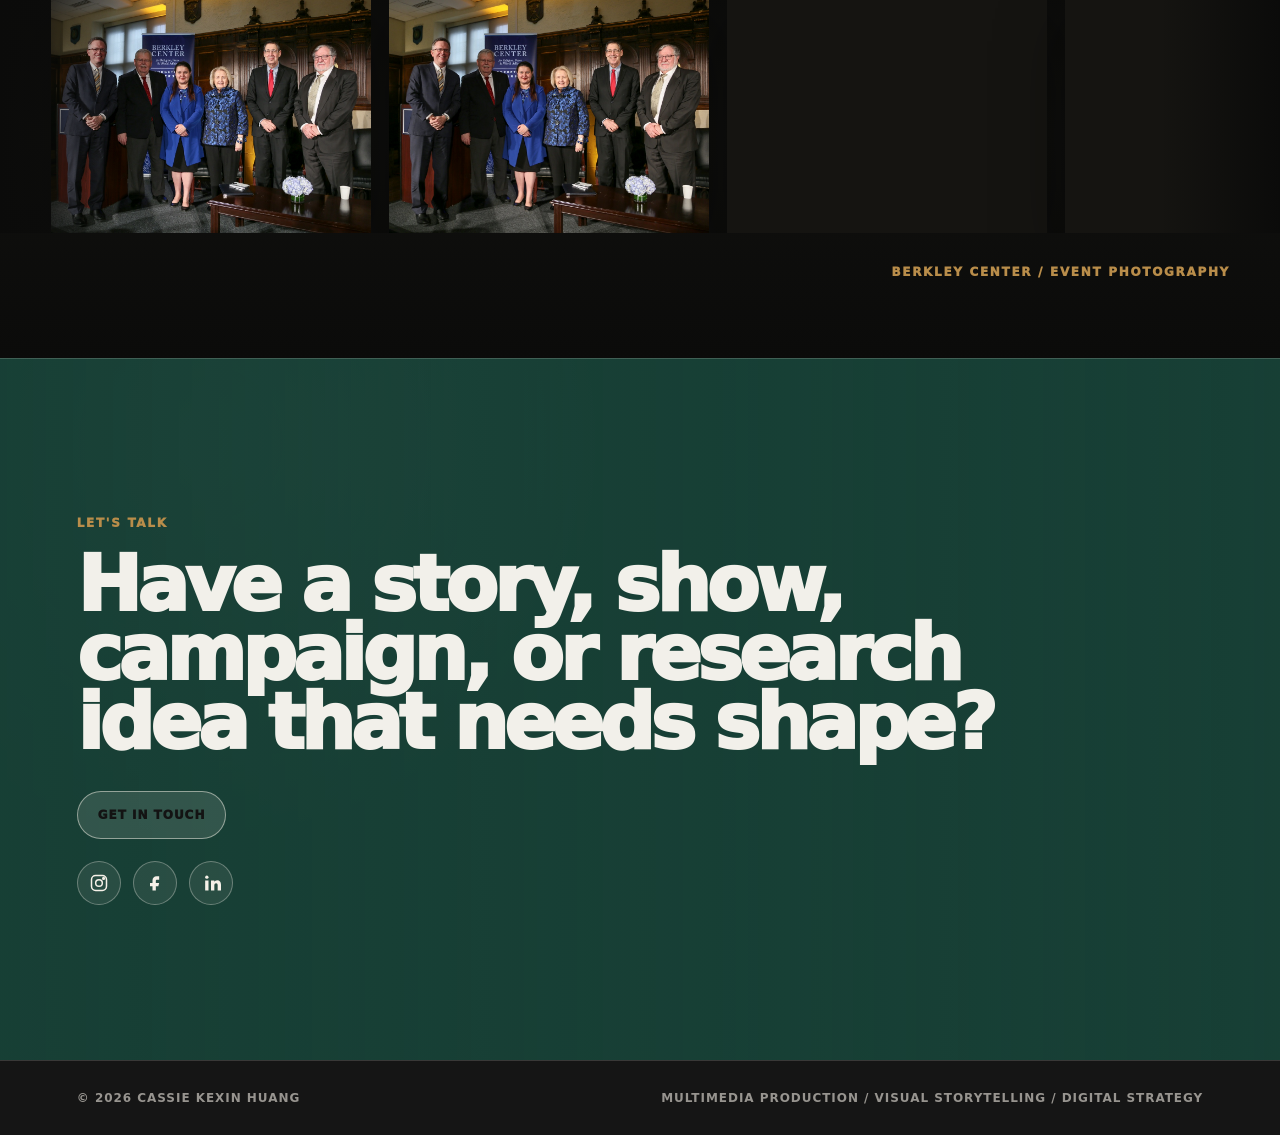
==== commit ed31b9f1: "Fix video preview and newspaper controls" ====
--- a/index.html
+++ b/index.html
@@ -11,7 +11,7 @@
     <meta http-equiv="Cache-Control" content="no-cache, no-store, must-revalidate" />
     <meta http-equiv="Pragma" content="no-cache" />
     <meta http-equiv="Expires" content="0" />
-  <link rel="stylesheet" href="styles.css?v=123" />
+  <link rel="stylesheet" href="styles.css?v=128" />
   </head>
   <body class="dot-page">
     <header class="dot-nav" aria-label="Primary navigation">
@@ -1114,6 +1114,6 @@
       <p>Multimedia production / visual storytelling / digital strategy</p>
     </footer>
 
-  <script src="script.js?v=123"></script>
+  <script src="script.js?v=128"></script>
   </body>
 </html>
--- a/styles.css
+++ b/styles.css
@@ -4523,15 +4523,39 @@
 
   .social-feature {
     min-height: auto;
-    padding-bottom: 68px;
+    padding: 0 20px;
+    overflow: hidden;
   }
 
   .social-row {
     min-height: auto;
     grid-template-columns: 1fr;
     grid-template-rows: auto;
-    gap: 18px;
-    padding: 42px 0 24px;
+    gap: 16px;
+    padding: 32px 0 18px;
+    opacity: 0.82;
+  }
+
+  .social-row::before {
+    position: absolute;
+    right: 0;
+    top: 34px;
+    display: grid;
+    width: 32px;
+    height: 32px;
+    place-items: center;
+    color: var(--row-accent);
+    border: 1px solid currentColor;
+    border-radius: 50%;
+    content: "+";
+    font-size: 18px;
+    font-weight: 900;
+    line-height: 1;
+  }
+
+  .social-feature.is-active .social-row::before,
+  .media-feature.is-active .social-row::before {
+    content: "−";
   }
 
   .social-row-sub {
@@ -4547,7 +4571,7 @@
     grid-column: auto;
     grid-row: auto;
     justify-self: start;
-    align-self: center;
+    align-self: start;
     justify-items: start;
     min-height: 0;
     text-align: left;
@@ -4556,24 +4580,33 @@
   .social-row-sub .social-copy,
   .media-row .social-copy,
   .social-copy {
+    display: flex;
     grid-row: auto;
-    grid-template-columns: 1fr;
-    grid-template-rows: auto;
-    gap: 10px;
+    flex-direction: column;
+    align-items: flex-start;
+    gap: 12px;
+    width: 100%;
+    max-width: 100%;
+    transform: none;
   }
 
   .work-client {
     grid-column: auto;
     align-self: start;
     margin-top: 0;
+    order: 2;
   }
 
   .social-row-sub .social-copy strong,
   .media-row .social-copy strong,
   .social-copy strong {
     grid-column: auto;
+    align-self: stretch;
     max-width: none;
     justify-self: start;
+    order: 1;
+    text-align: left;
+    transform: none;
   }
 
   .social-row-sub .social-copy em,
@@ -4581,41 +4614,136 @@
   .social-copy em {
     grid-column: auto;
     grid-row: auto;
+    display: flex;
+    order: 3;
+    flex-direction: column;
+    align-items: flex-start;
+    align-self: stretch;
+    max-width: min(29rem, 100%);
+    justify-self: start;
+    text-align: left;
+    transform: none;
+  }
+
+  .social-copy strong {
+    font-size: clamp(30px, 9vw, 46px);
+    line-height: 0.92;
+    padding-right: 42px;
+  }
+
+  .social-copy em {
+    font-size: clamp(14px, 4vw, 16px);
+    letter-spacing: 0.06em;
+    line-height: 1.38;
+  }
+
+  .social-date {
+    order: 4;
     max-width: none;
-    justify-self: center;
-  }
-
-  .social-copy strong {
-    font-size: clamp(28px, 8vw, 44px);
-  }
-
-  .social-copy em {
-    font-size: 16px;
-  }
-
-  .social-date {
-    max-width: none;
+    justify-self: end;
+    padding-right: 44px;
     font-size: 10px;
+    text-align: right;
   }
 
   .social-phone {
     position: relative;
     top: auto;
     right: auto;
+    display: grid;
+    max-height: 0;
+    justify-content: center;
+    margin: 0 auto;
+    opacity: 0;
+    transform: translateY(-10px) scale(0.98);
+    filter: none;
+    pointer-events: none;
+    transition: max-height 280ms ease, opacity 220ms ease, transform 240ms ease, margin 240ms ease;
+  }
+
+  .social-feature.is-active .social-phone,
+  .social-feature:focus-within .social-phone {
+    max-height: 680px;
+    margin: 0 auto 22px;
     opacity: 1;
-    transform: none;
-    filter: none;
+    transform: translateY(0) scale(1);
     pointer-events: auto;
   }
 
   .phone-shell {
-    width: min(292px, 82vw);
+    width: min(254px, 72vw);
     min-width: 0;
+  }
+
+  .mock-post {
+    padding: 0 12px 14px;
+  }
+
+  .mock-post-head {
+    min-height: 50px;
+  }
+
+  .mock-caption {
+    max-height: 82px;
+    overflow: hidden;
+  }
+
+  .mock-video-frame {
+    min-height: 220px;
+  }
+
+  .mock-post.is-shared {
+    min-height: 520px;
+  }
+
+  .mock-post.is-shared .mock-video-frame,
+  .mock-post.is-shared .mock-caption,
+  .mock-post.is-shared .mock-profile,
+  .mock-post.is-shared .mock-actions,
+  .mock-post.is-shared .mock-original,
+  .mock-post.is-shared .mock-shared {
+    display: none;
   }
 
   .mock-caption {
     width: 100%;
     opacity: 1;
+  }
+
+  .youtube-preview,
+  .podcast-preview {
+    position: relative;
+    top: auto;
+    right: auto;
+    width: 100%;
+    max-height: 0;
+    margin: 0;
+    opacity: 0;
+    transform: translateY(-8px) scale(0.98);
+    pointer-events: none;
+    transition: max-height 280ms ease, opacity 220ms ease, transform 240ms ease, margin 240ms ease;
+  }
+
+  .social-feature-video.is-active .youtube-preview,
+  .social-feature-video:focus-within .youtube-preview,
+  .media-feature.is-active .youtube-preview,
+  .media-feature:focus-within .youtube-preview,
+  .media-feature.is-active .podcast-preview,
+  .media-feature:focus-within .podcast-preview {
+    max-height: 480px;
+    margin: 0 0 26px;
+    opacity: 1;
+    transform: translateY(0) scale(1);
+    pointer-events: auto;
+  }
+
+  .youtube-shell {
+    border-width: 3px;
+    border-radius: 20px;
+  }
+
+  .spotify-shell iframe {
+    height: 176px;
   }
 
   .newspaper-stage {
@@ -4637,7 +4765,7 @@
   }
 
   .swarovski-case {
-    padding: 64px 20px;
+    padding: 54px 20px 34px;
   }
 
   .swarovski-intro,
@@ -4726,8 +4854,12 @@
 
   .swarovski-brief-card {
     grid-template-columns: 1fr;
+    grid-template-rows: auto;
+    align-content: start;
     position: relative;
     top: auto;
+    gap: 18px;
+    padding: 26px 22px;
   }
 
   .swarovski-brief-card .swarovski-kicker,
@@ -4745,6 +4877,10 @@
     padding: 28px 16px;
   }
 
+  .swarovski-banner-track {
+    min-height: 138px;
+  }
+
   .swarovski-card-banner > img {
     width: clamp(82px, 22vw, 120px);
     opacity: 0.55;
@@ -4775,21 +4911,38 @@
   }
 
   .swarovski-right-carousel {
-    display: grid;
+    position: relative;
+    display: block;
     gap: 22px;
+    align-content: start;
+    min-height: min(760px, 184vw);
+  }
+
+  .swarovski-right-card {
+    position: absolute;
+    inset: 0;
+    grid-template-columns: 1fr;
+    grid-template-rows: auto;
     min-height: auto;
-  }
-
-  .swarovski-right-card {
-    position: relative;
-    inset: auto;
+    gap: 16px;
+    padding: 18px 0 22px;
+    opacity: 0;
+    transform: translateX(4%) scale(0.98);
+    filter: saturate(0.78);
+    pointer-events: none;
+  }
+
+  .swarovski-right-card.is-current {
+    opacity: 1;
+    transform: translateX(0) scale(1);
+    filter: saturate(1);
+    pointer-events: auto;
+  }
+
+  .swarovski-expo-card,
+  .swarovski-performance-card {
     grid-template-columns: 1fr;
-    grid-template-rows: auto auto;
-    min-height: auto;
-    opacity: 1;
-    transform: none;
-    filter: none;
-    pointer-events: auto;
+    align-items: start;
   }
 
   .swarovski-press-card {
@@ -4798,11 +4951,18 @@
   }
 
   .swarovski-right-media {
-    min-height: 280px;
+    min-height: 0;
+  }
+
+  .swarovski-expo-card .swarovski-right-media,
+  .swarovski-performance-card .swarovski-right-media {
+    order: 2;
   }
 
   .swarovski-right-copy {
+    order: 1;
     grid-template-columns: 1fr;
+    padding: 0;
   }
 
   .swarovski-right-copy > span {
@@ -4814,19 +4974,47 @@
     grid-template-columns: 1fr;
   }
 
+  .swarovski-editorial-card .swarovski-press-slider,
+  .swarovski-performance-card .swarovski-right-media,
+  .swarovski-performance-card .swarovski-exposure-summary {
+    min-height: 0;
+  }
+
   .swarovski-press-frames {
     position: relative;
     inset: auto;
-    min-height: 320px;
+    min-height: 250px;
+  }
+
+  .swarovski-expo-collage > img:first-child {
+    max-height: 250px;
+  }
+
+  .swarovski-exposure-summary {
+    padding: 16px;
+  }
+
+  .swarovski-momentum-grid {
+    grid-template-columns: 1fr;
+  }
+
+  .swarovski-momentum-grid article,
+  .swarovski-performance-card .swarovski-momentum-grid article {
+    min-height: auto;
+    padding: 14px 16px;
   }
 
   .swarovski-right-dots {
-    display: none;
-  }
-
-  .swarovski-next-button,
+    right: auto;
+    bottom: 18px;
+    left: 18px;
+    display: flex;
+  }
+
   .swarovski-card-controls {
-    display: none;
+    right: 16px;
+    bottom: 10px;
+    display: inline-flex;
   }
 
   .swarovski-map article {
@@ -4898,6 +5086,15 @@
     width: min(280px, 72vw);
   }
 
+  .berkley-photo-strip {
+    padding: 34px 0 38px;
+  }
+
+  .dot-contact {
+    min-height: auto;
+    padding-block: 64px;
+  }
+
   .dot-footer {
     display: block;
   }
@@ -4916,8 +5113,15 @@
     display: none;
   }
 
+  .dot-case-intro,
+  .dot-about,
+  .published-news {
+    padding-inline: 20px;
+  }
+
   .dot-hero {
     min-height: 100svh;
+    overflow: hidden;
   }
 
   .hero-portrait {
@@ -4933,6 +5137,13 @@
     overflow-wrap: anywhere;
   }
 
+  .hero-statement a {
+    width: min(260px, calc(100vw - 40px));
+    min-height: 42px;
+    padding: 0 18px;
+    font-size: 10px;
+  }
+
   .hero-type h1 em {
     font-size: clamp(44px, 12vw, 56px);
   }
@@ -4981,6 +5192,40 @@
     font-size: clamp(32px, 10vw, 48px);
   }
 
+  .swarovski-case {
+    padding-bottom: 26px;
+  }
+
+  .swarovski-dossier-head {
+    margin-bottom: 22px;
+  }
+
+  .swarovski-dossier-head h2 {
+    font-size: clamp(38px, 11vw, 54px);
+  }
+
+  .swarovski-right-card {
+    gap: 14px;
+    padding-bottom: 18px;
+  }
+
+  .swarovski-right-copy h3 {
+    font-size: clamp(30px, 9.6vw, 42px);
+  }
+
+  .swarovski-right-copy p:not(.swarovski-kicker) {
+    font-size: 14px;
+    line-height: 1.42;
+  }
+
+  .swarovski-editorial-card .swarovski-press-frames {
+    width: min(200px, 58vw);
+  }
+
+  .swarovski-expo-collage > img:first-child {
+    max-height: 220px;
+  }
+
   .swarovski-card {
     padding: 14px;
   }
@@ -4997,11 +5242,70 @@
     margin-top: 246px;
   }
 
+  .social-feature {
+    padding-inline: 18px;
+  }
+
+  .social-row {
+    gap: 14px;
+    padding-block: 28px 18px;
+  }
+
+  .social-copy strong {
+    font-size: clamp(28px, 10.2vw, 40px);
+    padding-right: 44px;
+  }
+
+  .work-client {
+    max-width: calc(100vw - 80px);
+    font-size: 10px;
+    letter-spacing: 0.1em;
+  }
+
+  .social-copy em {
+    max-width: calc(100vw - 72px);
+    font-size: 14px;
+    text-align: left;
+  }
+
+  .social-date {
+    max-width: calc(100vw - 86px);
+    padding-right: 44px;
+    justify-self: end;
+    font-size: 9px;
+    letter-spacing: 0.12em;
+  }
+
+  .social-feature.is-active .social-phone,
+  .social-feature:focus-within .social-phone {
+    max-height: 628px;
+    margin-bottom: 18px;
+  }
+
+  .phone-shell {
+    width: min(246px, 70vw);
+  }
+
+  .mock-video-frame {
+    min-height: 198px;
+  }
+
+  .mock-post.is-shared {
+    min-height: 492px;
+  }
+
+  .mock-ig-head {
+    min-height: 34px;
+  }
+
+  .mock-ig-card {
+    min-height: 236px;
+  }
+
   .dot-hero .hero-statement {
     top: 106px;
   }
 
-  .hero-statement a,
   .dot-contact a {
     width: 100%;
   }
@@ -5016,10 +5320,66 @@
   .reel-heading h2,
   .dot-contact h2 {
     font-size: clamp(40px, 12vw, 60px);
+    overflow-wrap: anywhere;
   }
 
   .case-card h3 {
     font-size: clamp(38px, 12vw, 58px);
+  }
+}
+
+@media (max-width: 900px) {
+  .social-row,
+  .social-row-sub,
+  .media-row {
+    min-height: auto;
+    grid-template-columns: minmax(0, 1fr);
+    grid-template-rows: auto;
+  }
+
+  .social-row-sub .social-copy,
+  .media-row .social-copy,
+  .social-copy {
+    grid-column: 1;
+    grid-row: auto;
+    display: flex;
+    flex-direction: column;
+    width: 100%;
+  }
+
+  .social-row-sub .social-copy strong,
+  .media-row .social-copy strong,
+  .social-copy strong {
+    grid-column: auto;
+    align-self: stretch;
+    text-align: left;
+    transform: none;
+  }
+
+  .social-row-sub .social-copy em,
+  .media-row .social-copy em,
+  .social-copy em {
+    grid-column: auto;
+    grid-row: auto;
+    align-self: stretch;
+    justify-self: start;
+    text-align: left;
+    transform: none;
+  }
+
+  .social-row-sub .social-date,
+  .media-row .social-date,
+  .social-date {
+    grid-column: 1;
+    grid-row: auto;
+    align-self: start;
+  }
+
+  .swarovski-right-card,
+  .swarovski-expo-card,
+  .swarovski-performance-card {
+    grid-template-columns: minmax(0, 1fr);
+    min-height: auto;
   }
 }
 
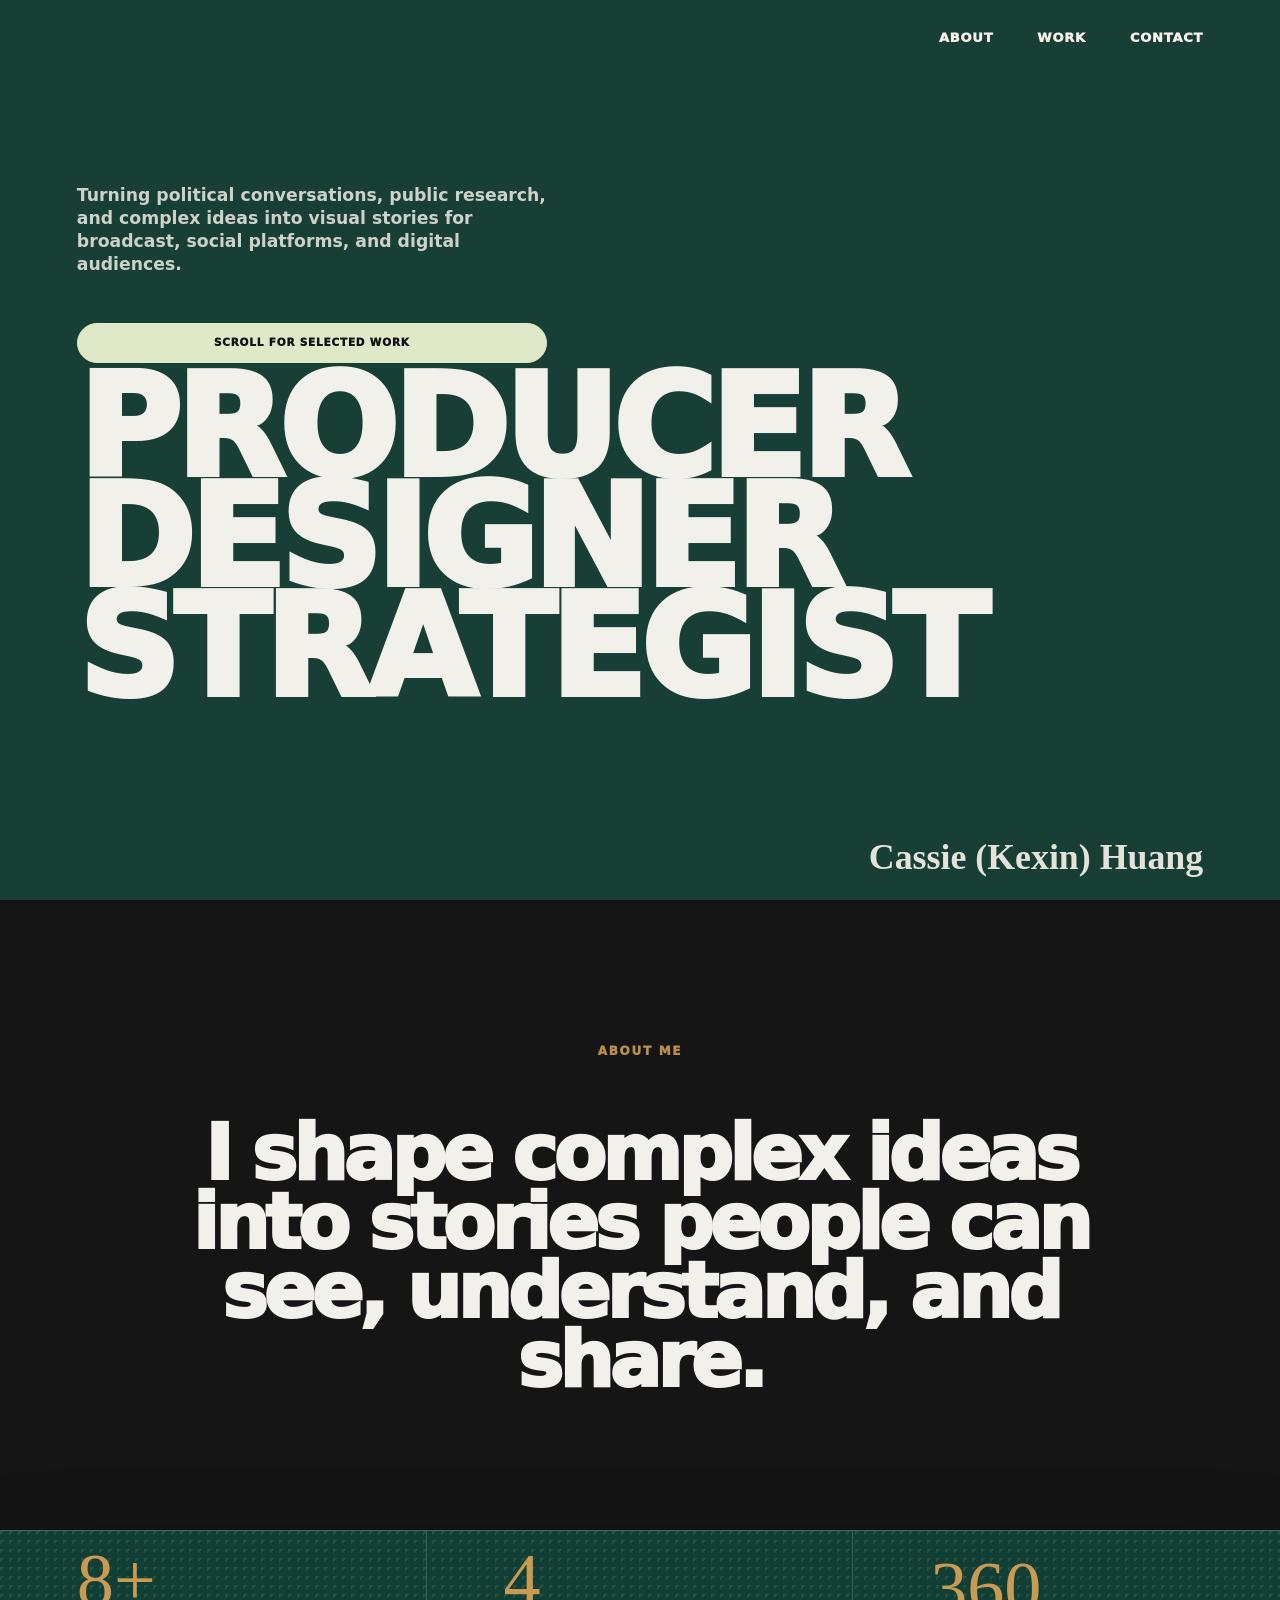
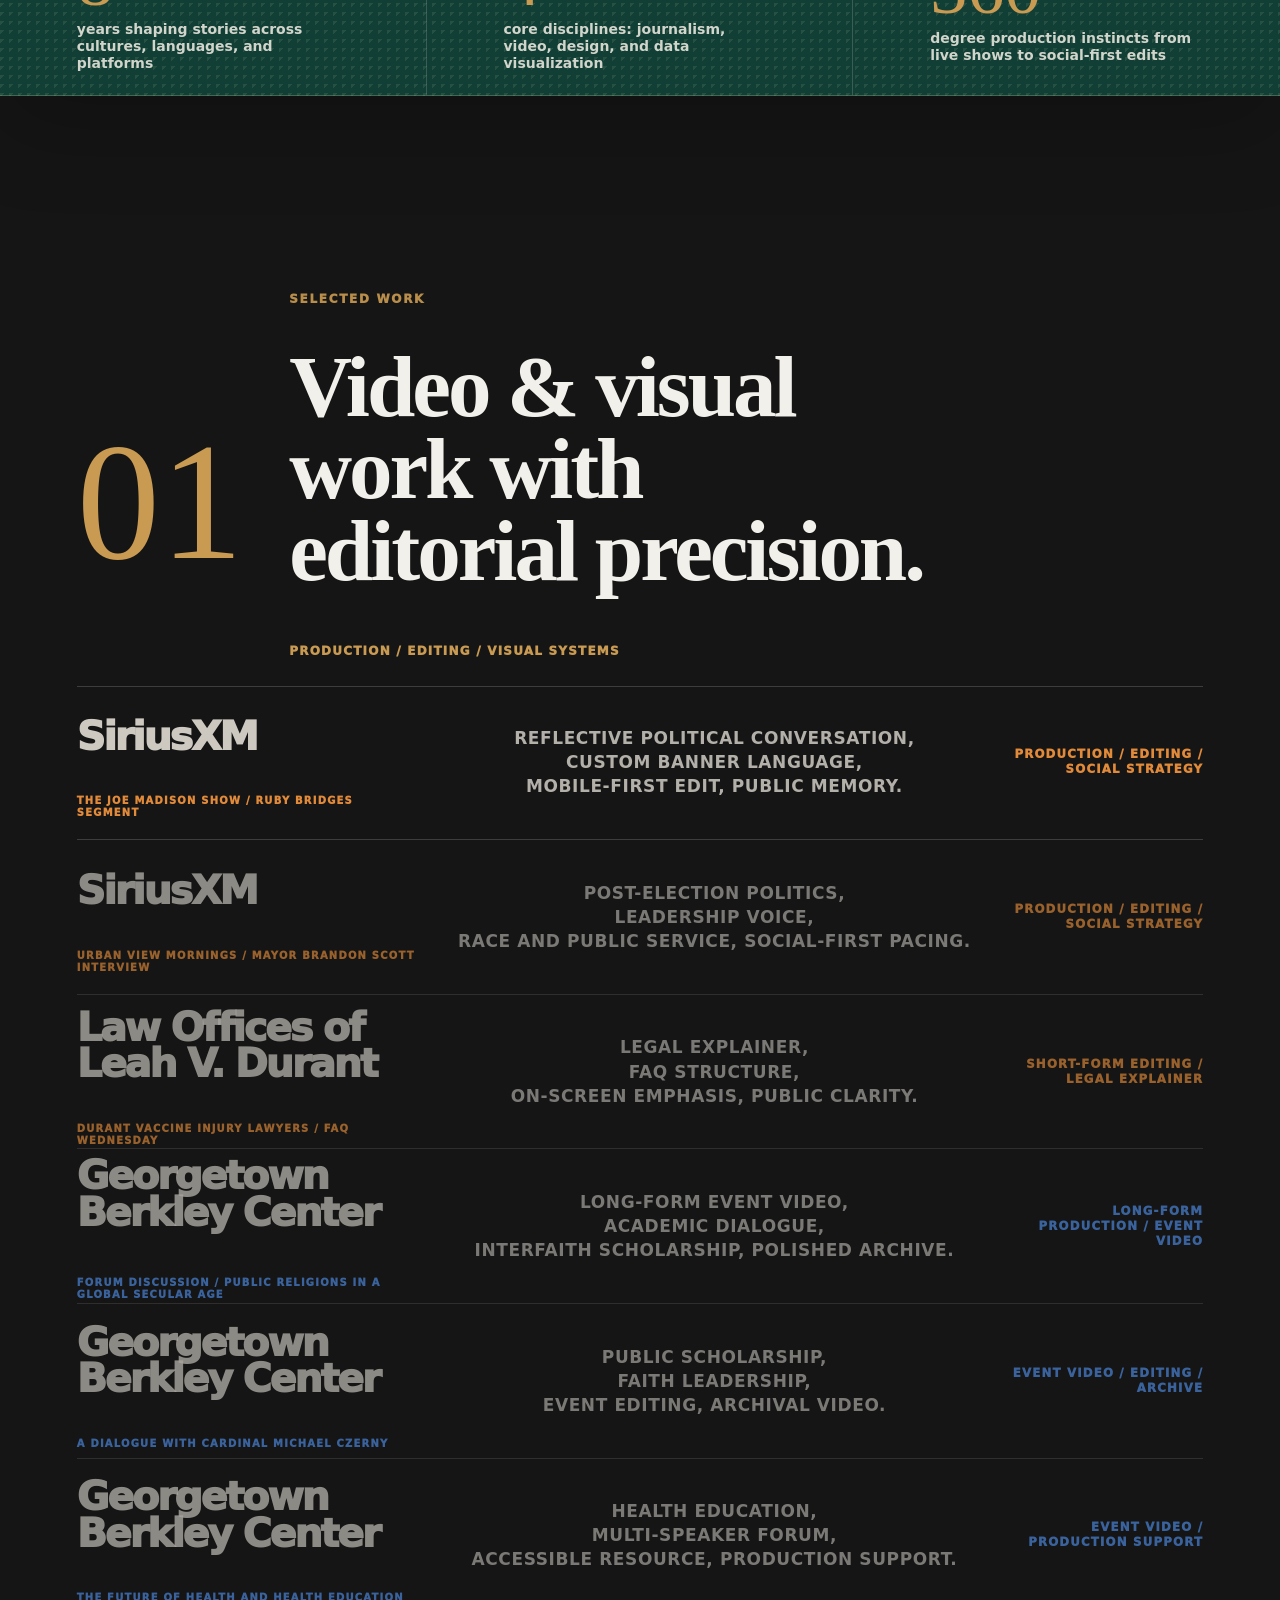
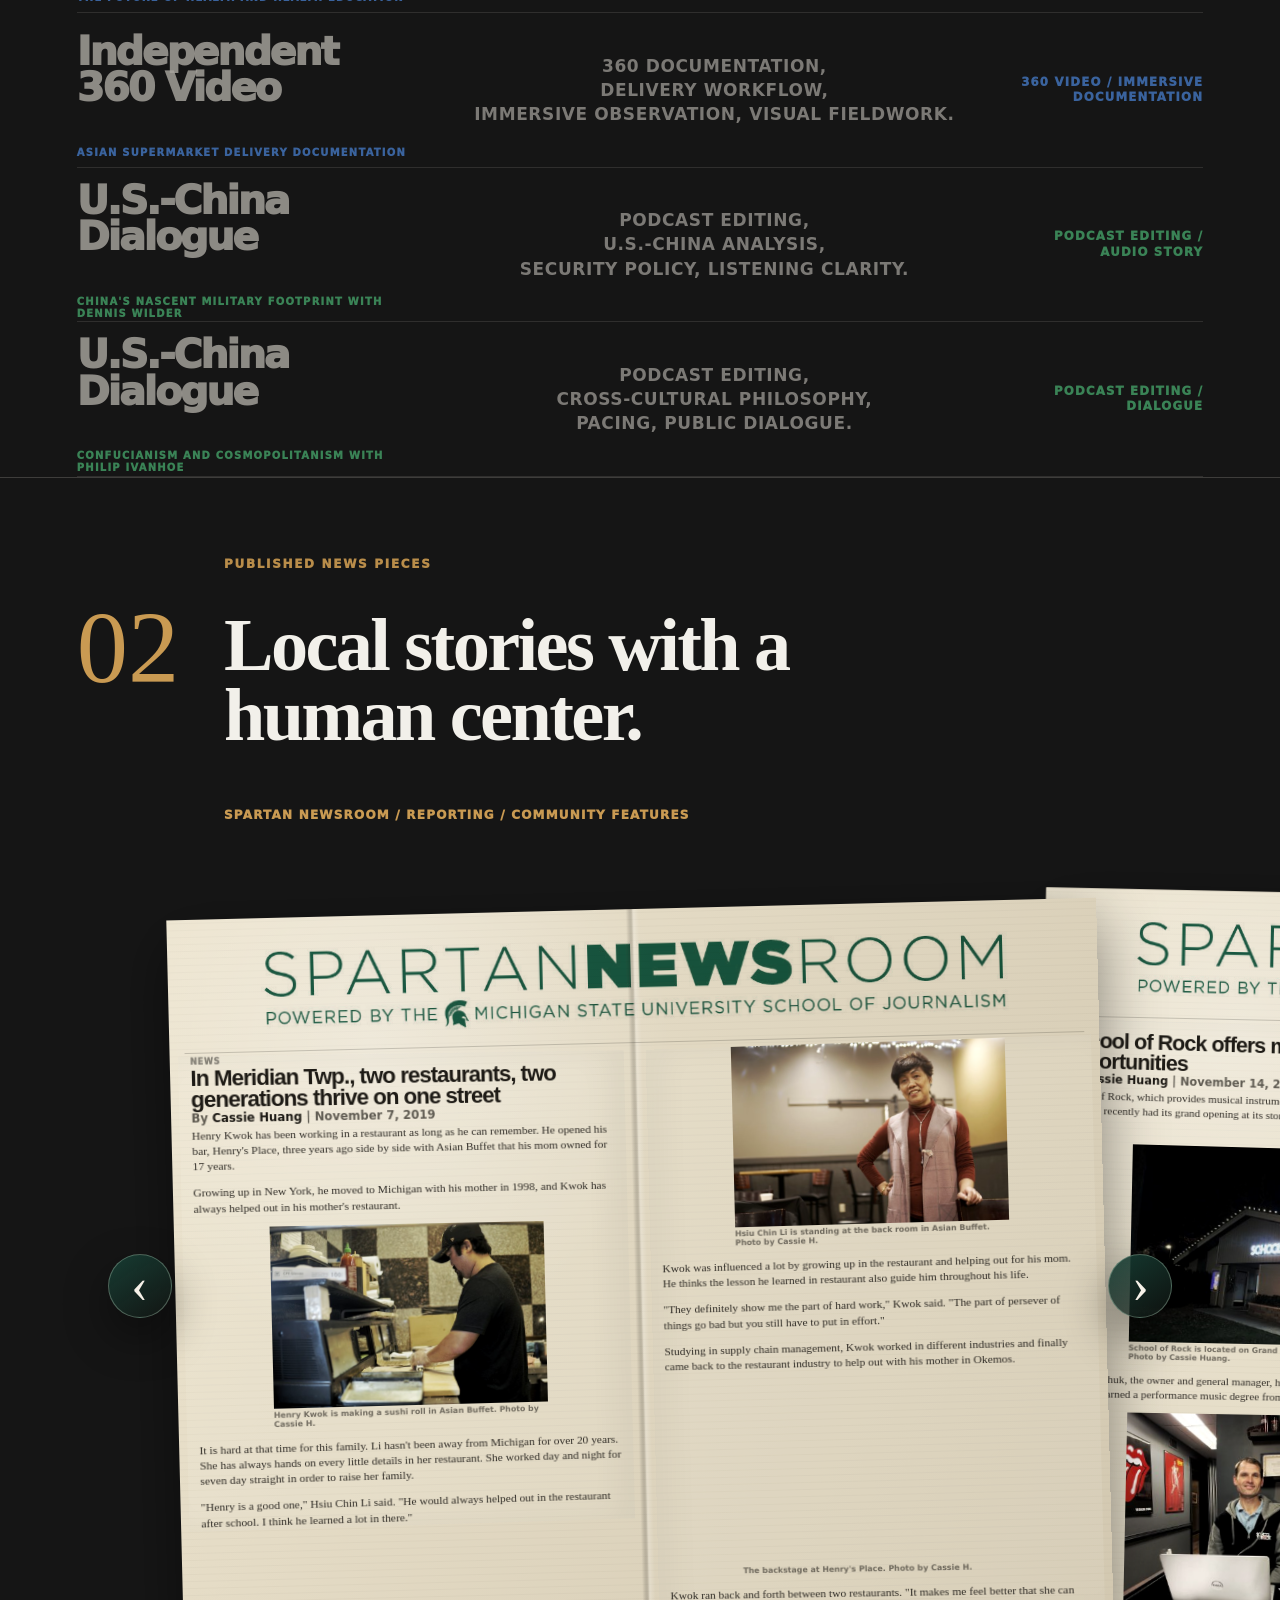
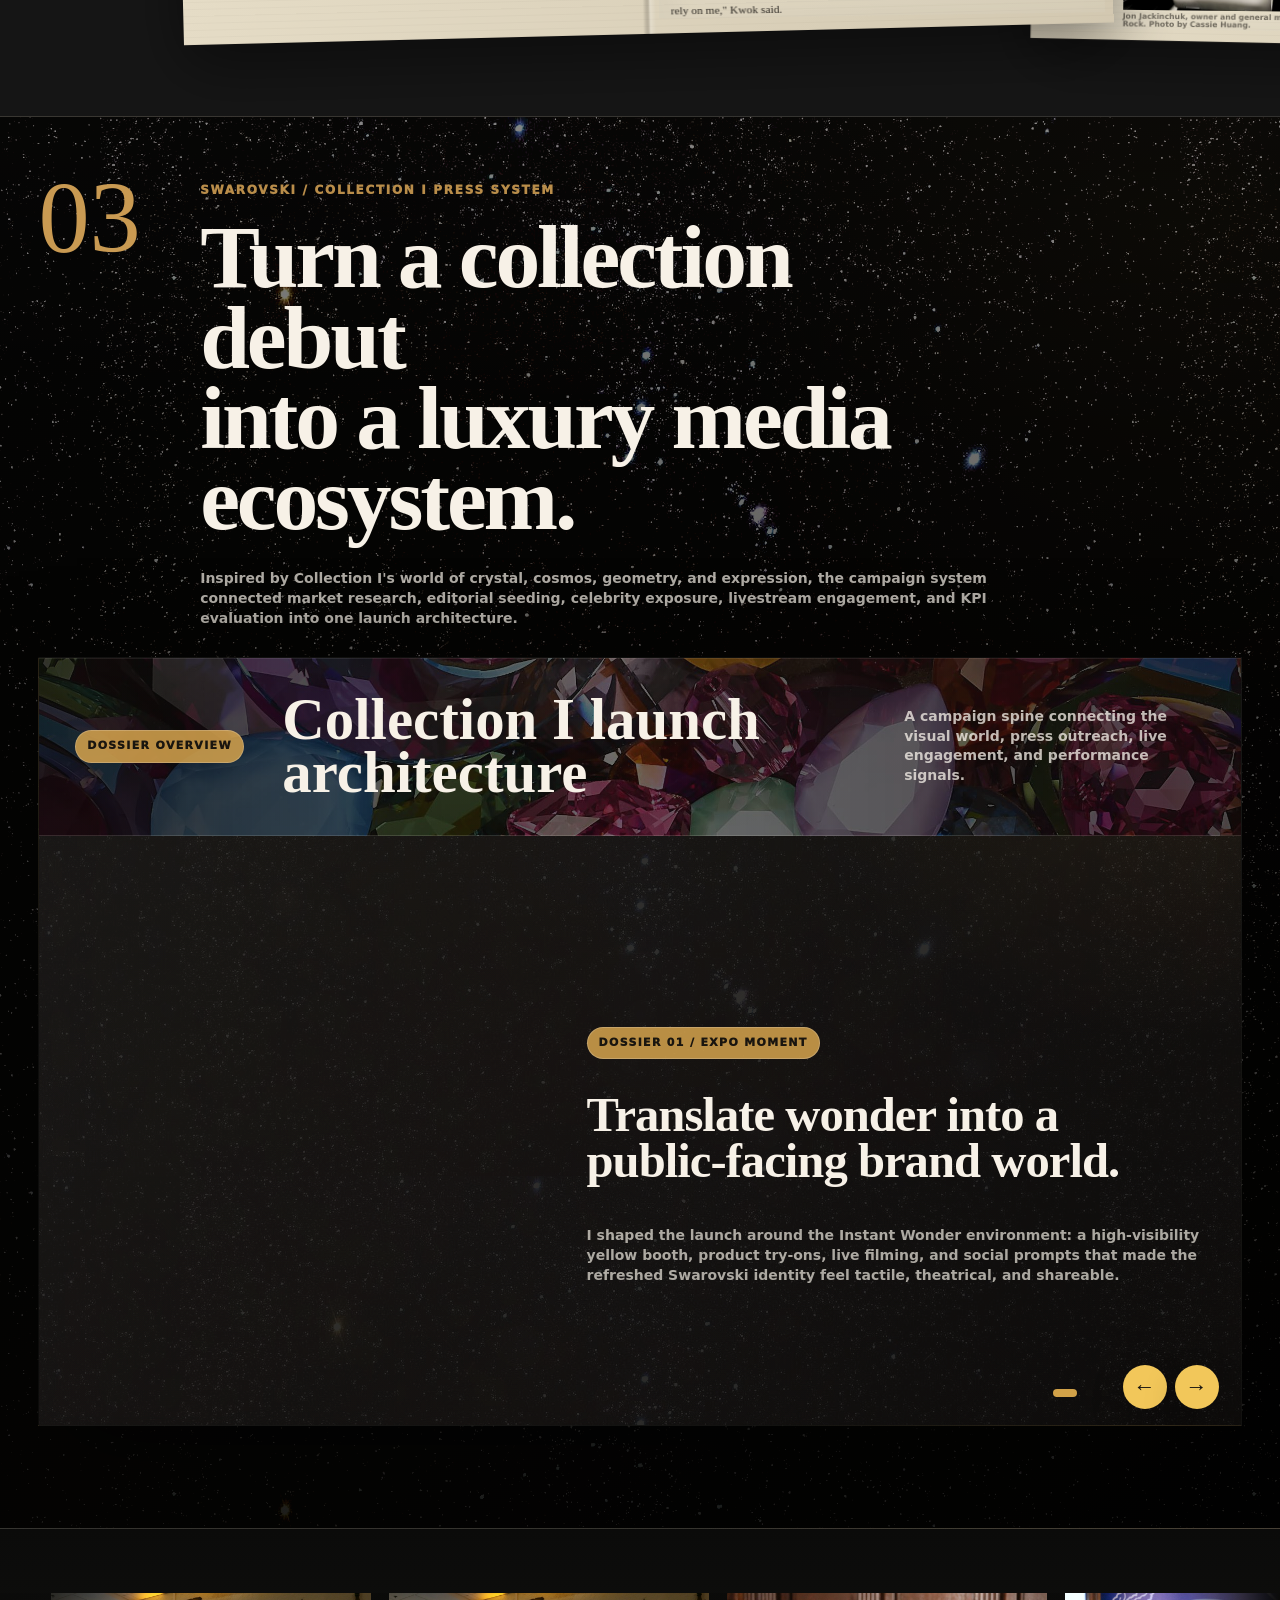
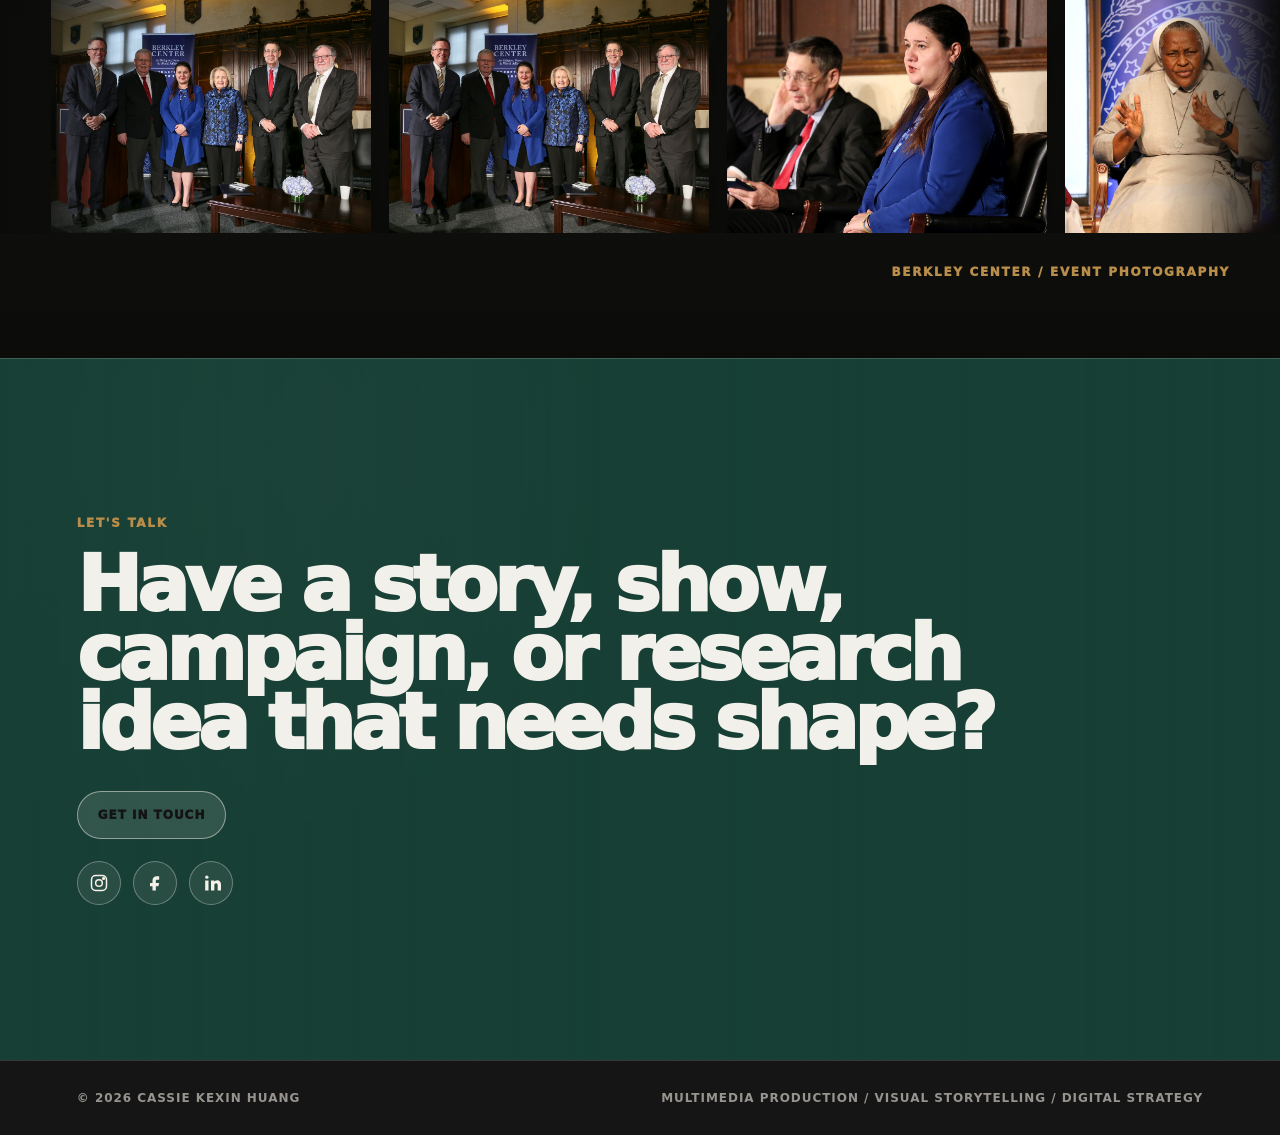
==== commit 56b43b9e: "Add files via upload" ====
--- a/index.html
+++ b/index.html
@@ -12,6 +12,21 @@
     <meta http-equiv="Pragma" content="no-cache" />
     <meta http-equiv="Expires" content="0" />
   <link rel="stylesheet" href="styles.css?v=128" />
+<meta property="og:type" content="website">
+<meta property="og:url" content="https://cassiehuang.com/">
+<meta property="og:title" content="Cassie Kexin Huang | Multimedia Storytelling">
+<meta property="og:description" content="Producer, designer, and strategist turning complex ideas into visual stories for broadcast, social platforms, and digital audiences.">
+<meta property="og:image" content="https://cassiehuang.com/assets/cassie-portfolio-preview.jpg">
+<meta property="og:image:secure_url" content="https://cassiehuang.com/assets/cassie-portfolio-preview.jpg">
+<meta property="og:image:type" content="image/jpeg">
+<meta property="og:image:width" content="1200">
+<meta property="og:image:height" content="630">
+<meta property="og:image:alt" content="Cassie (Kexin) Huang — Producer, Designer, Strategist, pictured in her green portfolio hero design.">
+<meta name="twitter:card" content="summary_large_image">
+<meta name="twitter:title" content="Cassie Kexin Huang | Multimedia Storytelling">
+<meta name="twitter:description" content="Producer, designer, and strategist. Broadcast, design, and digital storytelling.">
+<meta name="twitter:image" content="https://cassiehuang.com/assets/cassie-portfolio-preview.jpg">
+<meta name="twitter:image:alt" content="Cassie (Kexin) Huang — Producer, Designer, Strategist.">
   </head>
   <body class="dot-page">
     <header class="dot-nav" aria-label="Primary navigation">
